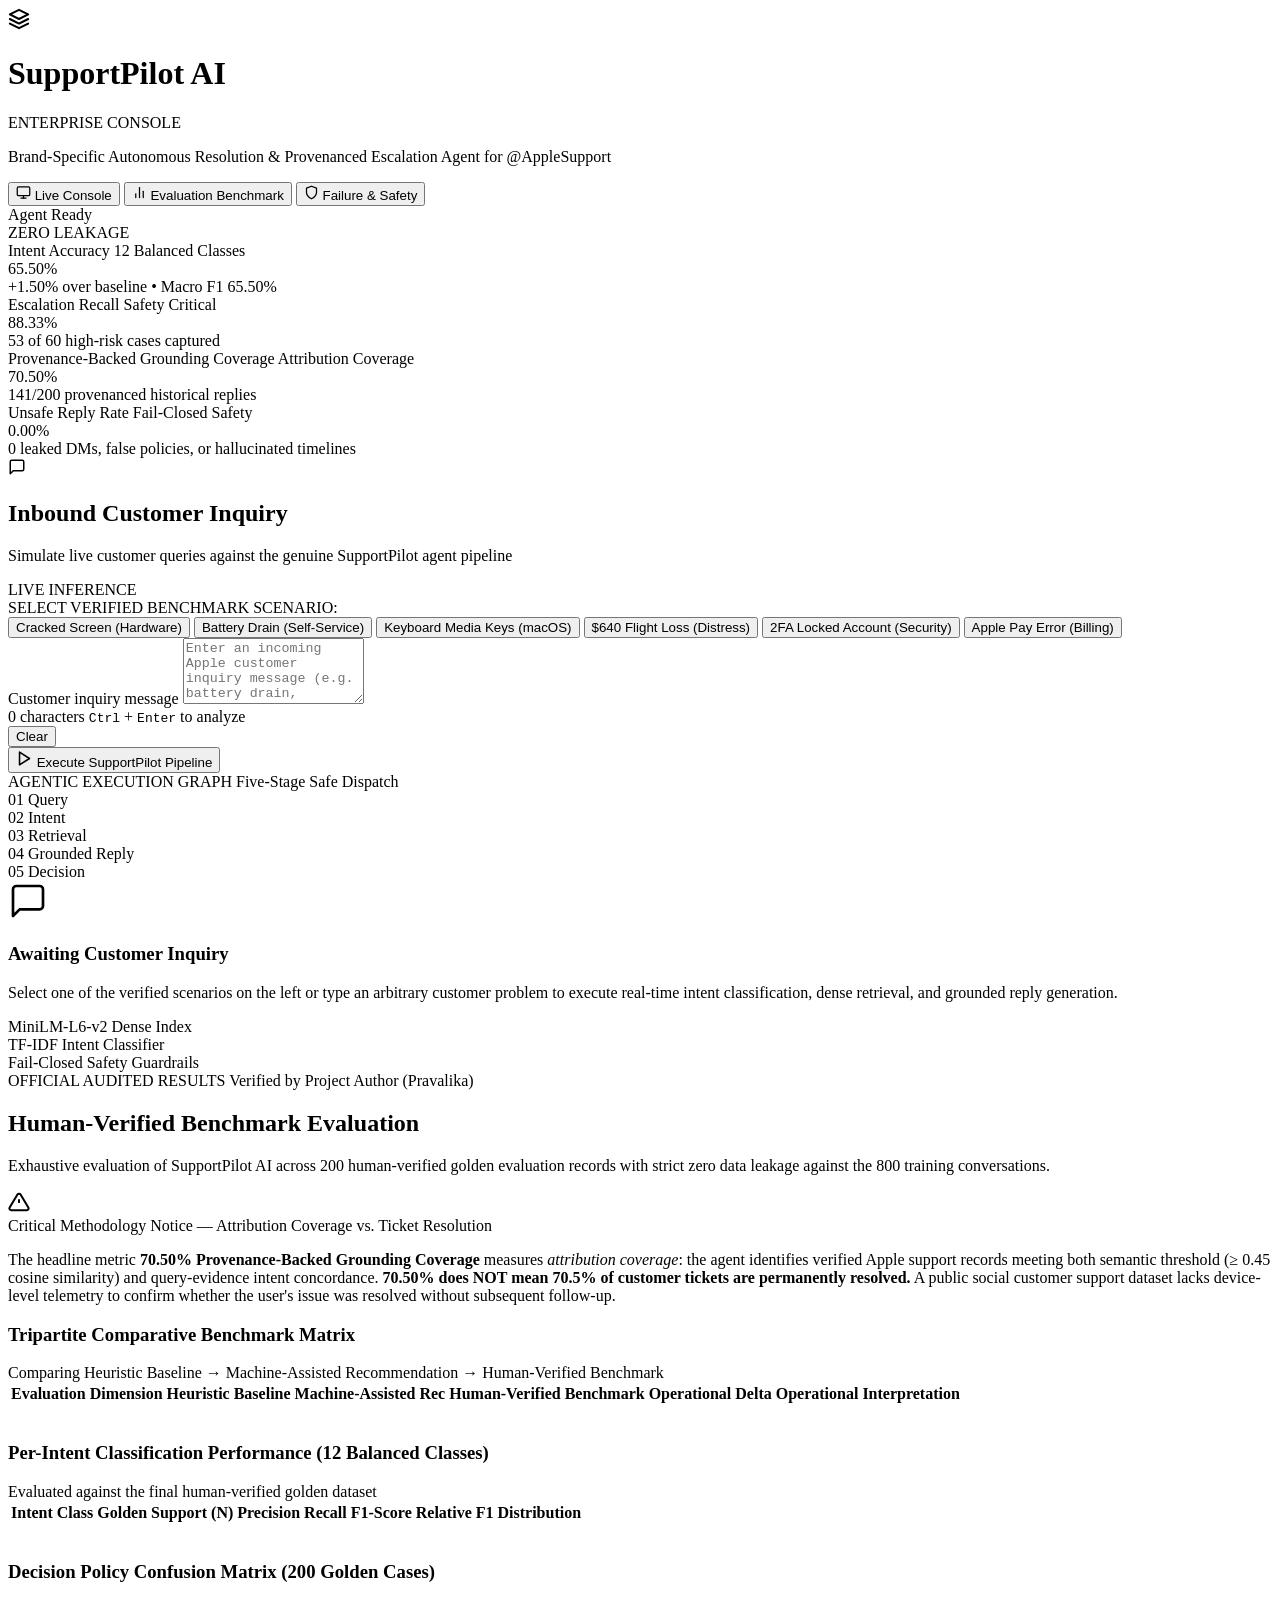
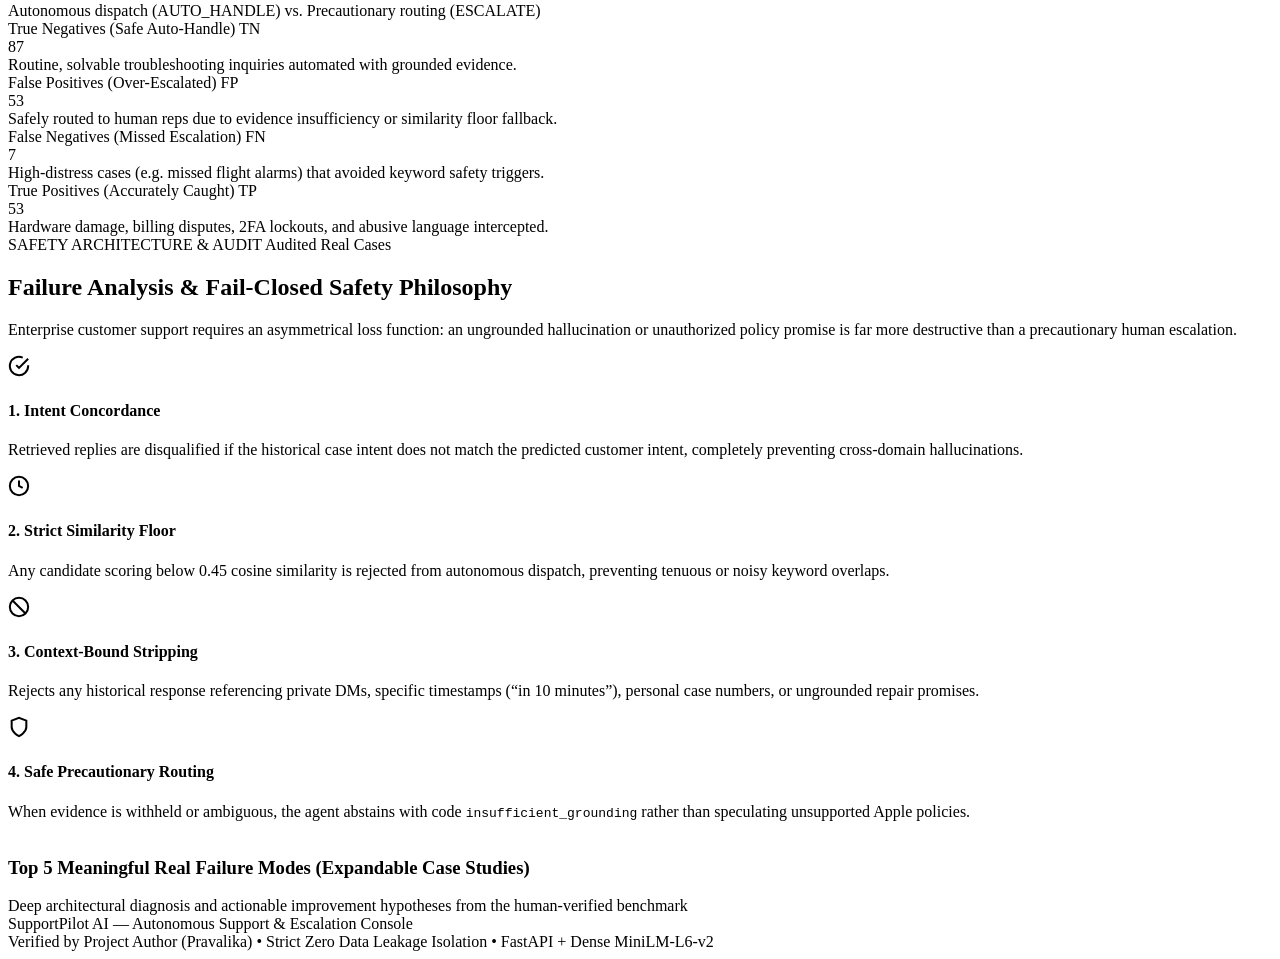
==== src/frontend/index.html @ 4007a225 "feat: add supportpilot enterprise frontend" ====
<!DOCTYPE html>
<html lang="en">
<head>
  <meta charset="UTF-8">
  <meta name="viewport" content="width=device-width, initial-scale=1.0">
  <title>SupportPilot AI — Autonomous Support & Escalation Console</title>
  <meta name="description" content="Enterprise AI Customer Support Operations Console for AppleSupport with provenanced evidence retrieval and fail-closed safety escalation.">
  <link rel="preconnect" href="https://fonts.googleapis.com">
  <link rel="preconnect" href="https://fonts.gstatic.com" crossorigin>
  <link href="https://fonts.googleapis.com/css2?family=Plus+Jakarta+Sans:wght@400;500;600;700;800&family=JetBrains+Mono:wght@400;500;600;700&display=swap" rel="stylesheet">
  <link rel="stylesheet" href="/static/style.css">
</head>
<body>

  <!-- App Background Radial Lights -->
  <div class="bg-glow bg-glow-1"></div>
  <div class="bg-glow bg-glow-2"></div>

  <!-- Top Navigation Header -->
  <header class="app-header">
    <div class="header-inner">
      <div class="brand">
        <div class="brand-badge">
          <svg width="22" height="22" viewBox="0 0 24 24" fill="none" stroke="currentColor" stroke-width="2.2" stroke-linecap="round" stroke-linejoin="round">
            <path d="M12 2L2 7l10 5 10-5-10-5zM2 17l10 5 10-5M2 12l10 5 10-5"/>
          </svg>
        </div>
        <div class="brand-text">
          <div class="brand-row">
            <h1 class="brand-title">SupportPilot <span class="brand-ai">AI</span></h1>
            <span class="brand-chip">ENTERPRISE CONSOLE</span>
          </div>
          <p class="brand-subtitle">Brand-Specific Autonomous Resolution & Provenanced Escalation Agent for @AppleSupport</p>
        </div>
      </div>

      <nav class="nav-tabs" aria-label="Console navigation">
        <button class="nav-tab active" data-view="console">
          <svg width="15" height="15" viewBox="0 0 24 24" fill="none" stroke="currentColor" stroke-width="2" stroke-linecap="round" stroke-linejoin="round"><rect x="2" y="3" width="20" height="14" rx="2" ry="2"/><line x1="8" y1="21" x2="16" y2="21"/><line x1="12" y1="17" x2="12" y2="21"/></svg>
          Live Console
        </button>
        <button class="nav-tab" data-view="evaluation">
          <svg width="15" height="15" viewBox="0 0 24 24" fill="none" stroke="currentColor" stroke-width="2" stroke-linecap="round" stroke-linejoin="round"><path d="M18 20V10"/><path d="M12 20V4"/><path d="M6 20v-6"/></svg>
          Evaluation Benchmark
        </button>
        <button class="nav-tab" data-view="safety">
          <svg width="15" height="15" viewBox="0 0 24 24" fill="none" stroke="currentColor" stroke-width="2" stroke-linecap="round" stroke-linejoin="round"><path d="M12 22s8-4 8-10V5l-8-3-8 3v7c0 6 8 10 8 10z"/></svg>
          Failure & Safety
        </button>
      </nav>

      <div class="header-telemetry">
        <div class="telemetry-pill">
          <span class="status-dot"></span>
          <span id="agentStatusText">Agent Ready</span>
        </div>
        <div class="telemetry-tag">
          <span>ZERO LEAKAGE</span>
        </div>
      </div>
    </div>
  </header>

  <main class="main-content">
    <!-- Top Executive KPI Banner -->
    <section class="kpi-banner">
      <div class="kpi-card kpi-blue">
        <div class="kpi-top">
          <span class="kpi-meta">Intent Accuracy</span>
          <span class="kpi-badge">12 Balanced Classes</span>
        </div>
        <div class="kpi-value text-blue" id="kpiAccuracyVal">65.50%</div>
        <div class="kpi-footer">
          <div class="kpi-sub">+1.50% over baseline &bull; Macro F1 65.50%</div>
        </div>
      </div>

      <div class="kpi-card kpi-emerald">
        <div class="kpi-top">
          <span class="kpi-meta">Escalation Recall</span>
          <span class="kpi-badge badge-emerald">Safety Critical</span>
        </div>
        <div class="kpi-value text-emerald" id="kpiRecallVal">88.33%</div>
        <div class="kpi-footer">
          <div class="kpi-sub">53 of 60 high-risk cases captured</div>
        </div>
      </div>

      <div class="kpi-card kpi-amber">
        <div class="kpi-top">
          <span class="kpi-meta">Provenance-Backed Grounding Coverage</span>
          <span class="kpi-badge badge-amber">Attribution Coverage</span>
        </div>
        <div class="kpi-value text-amber" id="kpiGroundingVal">70.50%</div>
        <div class="kpi-footer">
          <div class="kpi-sub">141/200 provenanced historical replies</div>
        </div>
      </div>

      <div class="kpi-card kpi-purple">
        <div class="kpi-top">
          <span class="kpi-meta">Unsafe Reply Rate</span>
          <span class="kpi-badge badge-purple">Fail-Closed Safety</span>
        </div>
        <div class="kpi-value text-purple" id="kpiUnsafeVal">0.00%</div>
        <div class="kpi-footer">
          <div class="kpi-sub">0 leaked DMs, false policies, or hallucinated timelines</div>
        </div>
      </div>
    </section>

    <!-- VIEW 1: LIVE SUPPORT CONSOLE -->
    <section id="view-console" class="view-panel active">
      <div class="console-grid">
        
        <!-- Left Column: Inbound Inquiry & Pipeline Control -->
        <div class="console-col-input">
          <div class="glass-panel inquiry-panel">
            <div class="panel-head">
              <div class="panel-title-wrap">
                <span class="panel-icon">
                  <svg width="18" height="18" viewBox="0 0 24 24" fill="none" stroke="currentColor" stroke-width="2" stroke-linecap="round" stroke-linejoin="round"><path d="M21 15a2 2 0 0 1-2 2H7l-4 4V5a2 2 0 0 1 2-2h14a2 2 0 0 1 2 2z"/></svg>
                </span>
                <div>
                  <h2 class="panel-heading">Inbound Customer Inquiry</h2>
                  <p class="panel-sub">Simulate live customer queries against the genuine SupportPilot agent pipeline</p>
                </div>
              </div>
              <span class="live-pill">LIVE INFERENCE</span>
            </div>

            <!-- Quick Scenario Selectors Grouped by Category -->
            <div class="scenario-section">
              <div class="scenario-label">SELECT VERIFIED BENCHMARK SCENARIO:</div>
              <div class="scenario-chips">
                <button class="sample-chip chip-hardware" data-query="My iPhone screen is completely cracked and shattered after dropping it on the street.">
                  <span class="chip-dot dot-rose"></span> Cracked Screen (Hardware)
                </button>
                <button class="sample-chip chip-selfservice" data-query="How do I turn on low power mode on iPhone 7? My battery drains fast.">
                  <span class="chip-dot dot-emerald"></span> Battery Drain (Self-Service)
                </button>
                <button class="sample-chip chip-software" data-query="Ever since I upgraded to High Sierra, my media controls on the keyboard don't work with iTunes.">
                  <span class="chip-dot dot-blue"></span> Keyboard Media Keys (macOS)
                </button>
                <button class="sample-chip chip-distress" data-query="I had to make a 5:30 AM flight and my alarm didn't go off. Airline charged me $640 for rebooking!">
                  <span class="chip-dot dot-amber"></span> $640 Flight Loss (Distress)
                </button>
                <button class="sample-chip chip-security" data-query="I am locked out of my Apple ID and cannot receive 2FA verification codes.">
                  <span class="chip-dot dot-purple"></span> 2FA Locked Account (Security)
                </button>
                <button class="sample-chip chip-billing" data-query="why does Apple Pay say payment not completed when I buy from the store?">
                  <span class="chip-dot dot-amber"></span> Apple Pay Error (Billing)
                </button>
              </div>
            </div>

            <!-- Textarea Box -->
            <div class="inquiry-input-box">
              <label for="customerQueryInput" class="sr-only">Customer inquiry message</label>
              <textarea 
                id="customerQueryInput" 
                placeholder="Enter an incoming Apple customer inquiry message (e.g. battery drain, cracked glass, account lock, audio failure)..." 
                rows="4"
                spellcheck="false"
              ></textarea>
              
              <div class="inquiry-footer">
                <div class="inquiry-info">
                  <span id="charCount">0 characters</span>
                  <span class="shortcut-hint"><kbd>Ctrl</kbd> + <kbd>Enter</kbd> to analyze</span>
                </div>
                <button id="clearBtn" class="btn-ghost" title="Clear customer inquiry text">Clear</button>
              </div>
            </div>

            <!-- Action Row -->
            <div class="action-row">
              <button id="analyzeBtn" class="btn-execute">
                <span class="btn-content">
                  <svg width="17" height="17" viewBox="0 0 24 24" fill="none" stroke="currentColor" stroke-width="2.2" stroke-linecap="round" stroke-linejoin="round"><polygon points="5 3 19 12 5 21 5 3"/></svg>
                  <span>Execute SupportPilot Pipeline</span>
                </span>
                <span class="spinner" id="analyzeSpinner"></span>
              </button>
            </div>

            <!-- Error Banner -->
            <div id="errorBanner" class="alert-banner alert-error" style="display: none;">
              <div class="alert-icon-wrap">
                <svg width="18" height="18" viewBox="0 0 24 24" fill="none" stroke="currentColor" stroke-width="2"><circle cx="12" cy="12" r="10"/><line x1="12" y1="8" x2="12" y2="12"/><line x1="12" y1="16" x2="12.01" y2="16"/></svg>
              </div>
              <div id="errorMessage" class="alert-content"></div>
            </div>

            <!-- Pipeline Architecture Flow Visualizer -->
            <div class="pipeline-tracker">
              <div class="pipeline-tracker-header">
                <span class="tracker-title">AGENTIC EXECUTION GRAPH</span>
                <span class="tracker-sub">Five-Stage Safe Dispatch</span>
              </div>
              <div class="tracker-nodes">
                <div class="tracker-node active" id="track-step-1">
                  <span class="node-index">01</span>
                  <span class="node-label">Query</span>
                </div>
                <div class="node-connector"></div>
                <div class="tracker-node" id="track-step-2">
                  <span class="node-index">02</span>
                  <span class="node-label">Intent</span>
                </div>
                <div class="node-connector"></div>
                <div class="tracker-node" id="track-step-3">
                  <span class="node-index">03</span>
                  <span class="node-label">Retrieval</span>
                </div>
                <div class="node-connector"></div>
                <div class="tracker-node" id="track-step-4">
                  <span class="node-index">04</span>
                  <span class="node-label">Grounded Reply</span>
                </div>
                <div class="node-connector"></div>
                <div class="tracker-node" id="track-step-5">
                  <span class="node-index">05</span>
                  <span class="node-label">Decision</span>
                </div>
              </div>
            </div>
          </div>
        </div>

        <!-- Right Column: Live Pipeline Output -->
        <div class="console-col-output">

          <!-- Empty State -->
          <div id="emptyConsoleState" class="glass-panel empty-console-card">
            <div class="empty-halo">
              <svg width="40" height="40" viewBox="0 0 24 24" fill="none" stroke="currentColor" stroke-width="1.6" stroke-linecap="round" stroke-linejoin="round">
                <path d="M21 15a2 2 0 0 1-2 2H7l-4 4V5a2 2 0 0 1 2-2h14a2 2 0 0 1 2 2z"/>
              </svg>
            </div>
            <h3 class="empty-title">Awaiting Customer Inquiry</h3>
            <p class="empty-desc">
              Select one of the verified scenarios on the left or type an arbitrary customer problem to execute real-time intent classification, dense retrieval, and grounded reply generation.
            </p>
            <div class="empty-specs">
              <div class="spec-tag">MiniLM-L6-v2 Dense Index</div>
              <div class="spec-tag">TF-IDF Intent Classifier</div>
              <div class="spec-tag">Fail-Closed Safety Guardrails</div>
            </div>
          </div>

          <!-- Loading State -->
          <div id="loadingConsoleState" class="glass-panel loading-console-card" style="display: none;">
            <div class="loading-ring-wrap">
              <div class="orbital-ring"></div>
              <div class="orbital-dot"></div>
            </div>
            <h3 class="loading-title">Executing SupportPilot Agent Pipeline...</h3>
            <p class="loading-desc">
              Computing sentence embeddings, querying dense vector index (800 Apple conversations), evaluating intent agreement, and verifying citation safety gates.
            </p>
            <div class="loading-steps-pills">
              <span class="loading-pill pill-active">Classifying Intent</span>
              <span class="loading-pill">Dense Retrieval</span>
              <span class="loading-pill">Safety Gating</span>
            </div>
          </div>

          <!-- Live Result Container (Populated strictly by API response) -->
          <div id="resultContainer" class="results-wrapper" style="display: none;">
            
            <!-- 1. Executive Operational Decision Card -->
            <div id="decisionCard" class="glass-panel decision-card-executive">
              <div class="decision-card-top">
                <div class="decision-status-group">
                  <span class="meta-label">OPERATIONAL DISPATCH ACTION</span>
                  <div class="badge-row">
                    <div id="decisionBadge" class="dispatch-badge">--</div>
                    <span id="decisionContextPill" class="dispatch-context"></span>
                  </div>
                </div>
                <div class="confidence-display">
                  <span class="meta-label">CALIBRATED CONFIDENCE</span>
                  <div id="confidenceScore" class="confidence-number">--</div>
                </div>
              </div>

              <!-- Rationale & Escalation Reason -->
              <div class="decision-details">
                <div id="decisionRationale" class="rationale-text"></div>
                <div id="escalationReasonBox" class="escalation-callout" style="display: none;">
                  <div class="callout-icon">
                    <svg width="16" height="16" viewBox="0 0 24 24" fill="none" stroke="currentColor" stroke-width="2.5"><path d="M10.29 3.86L1.82 18a2 2 0 0 0 1.71 3h16.94a2 2 0 0 0 1.71-3L13.71 3.86a2 2 0 0 0-3.42 0z"/><line x1="12" y1="9" x2="12" y2="13"/><line x1="12" y1="17" x2="12.01" y2="17"/></svg>
                  </div>
                  <div class="callout-body">
                    <span class="callout-label">Escalation Trigger:</span>
                    <span id="escalationReasonText" class="callout-value mono">none</span>
                  </div>
                </div>
              </div>
            </div>

            <!-- 2. Intent Classification Card -->
            <div class="glass-panel intent-card">
              <div class="card-header-flex">
                <div>
                  <span class="meta-label">PREDICTED INTENT CLASS</span>
                  <div class="intent-name-row">
                    <span id="intentPill" class="intent-tag">--</span>
                    <span id="intentConfidenceTag" class="tag-subtle">Confidence: <span id="confidencePct">--</span></span>
                  </div>
                </div>
                <span class="tag-model">TF-IDF + L-BFGS</span>
              </div>

              <!-- Confidence Progress Track -->
              <div class="confidence-bar-container">
                <div class="confidence-track">
                  <div id="confidenceBarFill" class="confidence-fill"></div>
                </div>
              </div>

              <!-- Alternative Intent Probabilities -->
              <div class="alt-intents-section">
                <span class="meta-label">TOP CANDIDATE PROBABILITIES</span>
                <div id="altIntentsList" class="alt-intents-grid"></div>
              </div>
            </div>

            <!-- 3. Grounded Draft Response (Prominently Highlighted) -->
            <div class="glass-panel draft-response-card">
              <div class="draft-header">
                <div class="draft-title-wrap">
                  <span class="draft-icon">
                    <svg width="17" height="17" viewBox="0 0 24 24" fill="none" stroke="currentColor" stroke-width="2" stroke-linecap="round" stroke-linejoin="round"><path d="M21 11.5a8.38 8.38 0 0 1-.9 3.8 8.5 8.5 0 0 1-7.6 4.7 8.38 8.38 0 0 1-3.8-.9L3 21l1.9-5.7a8.38 8.38 0 0 1-.9-3.8 8.5 8.5 0 0 1 4.7-7.6 8.38 8.38 0 0 1 3.8-.9h.5a8.48 8.48 0 0 1 8 8v.5z"/></svg>
                  </span>
                  <span class="panel-heading">Grounded Draft Response</span>
                </div>
                <div class="draft-actions">
                  <span id="groundingBadge" class="grounding-pill grounded">--</span>
                  <button id="copyDraftBtn" class="btn-copy" title="Copy response to clipboard">
                    <svg width="14" height="14" viewBox="0 0 24 24" fill="none" stroke="currentColor" stroke-width="2"><rect x="9" y="9" width="13" height="13" rx="2" ry="2"/><path d="M5 15H4a2 2 0 0 1-2-2V4a2 2 0 0 1 2-2h9a2 2 0 0 1 2 2v1"/></svg>
                    <span id="copyBtnText">Copy</span>
                  </button>
                </div>
              </div>

              <!-- The Actual Reply Bubble -->
              <div id="draftReplyText" class="draft-bubble"></div>

              <!-- Attribution Footer for Top Candidate -->
              <div id="attributionBox" class="attribution-card" style="display: none;">
                <div class="attr-header-row">
                  <div class="attr-source-info">
                    <span class="attr-dot"></span>
                    <span class="attr-title">Retrieved Grounding Evidence (Rank #1)</span>
                  </div>
                  <span id="attrSimilarity" class="attr-score-badge mono">--</span>
                </div>
                <div class="attr-grid">
                  <div class="attr-item">
                    <span class="attr-k">Conversation ID:</span>
                    <span id="attrConvId" class="attr-v mono">--</span>
                  </div>
                  <div class="attr-item">
                    <span class="attr-k">Corpus Intent:</span>
                    <span id="attrIntent" class="attr-v mono">--</span>
                  </div>
                </div>
                <div class="attr-query-quote">
                  <span class="attr-quote-label">Matched Historical Query:</span>
                  <div id="attrMatchedQuery" class="attr-quote-body"></div>
                </div>
              </div>
            </div>

            <!-- 4. Dense Historical Evidence Candidates (Top 3) -->
            <div class="glass-panel evidence-panel">
              <div class="card-header-flex">
                <div>
                  <span class="meta-label">HISTORICAL EVIDENCE POOL</span>
                  <h3 class="panel-sub-heading">Top-3 Retrieved Historical Conversations</h3>
                </div>
                <span class="tag-model">Dense MiniLM Index</span>
              </div>
              <div id="evidenceList" class="evidence-cards-list"></div>
            </div>
          </div>
        </div>
      </div>
    </section>

    <!-- VIEW 2: EVALUATION BENCHMARK VIEW -->
    <section id="view-evaluation" class="view-panel">
      <div class="glass-panel evaluation-container">
        <div class="view-header">
          <div>
            <div class="view-badge-row">
              <span class="section-tag">OFFICIAL AUDITED RESULTS</span>
              <span class="badge-verified">Verified by Project Author (Pravalika)</span>
            </div>
            <h2 class="view-title">Human-Verified Benchmark Evaluation</h2>
            <p class="view-desc">
              Exhaustive evaluation of SupportPilot AI across 200 human-verified golden evaluation records with strict zero data leakage against the 800 training conversations.
            </p>
          </div>
        </div>

        <!-- Headline Clarification Warning Notice -->
        <div class="alert-banner alert-executive-warning">
          <div class="alert-icon-wrap icon-amber">
            <svg width="22" height="22" viewBox="0 0 24 24" fill="none" stroke="currentColor" stroke-width="2.2"><path d="M10.29 3.86L1.82 18a2 2 0 0 0 1.71 3h16.94a2 2 0 0 0 1.71-3L13.71 3.86a2 2 0 0 0-3.42 0z"/><line x1="12" y1="9" x2="12" y2="13"/><line x1="12" y1="17" x2="12.01" y2="17"/></svg>
          </div>
          <div class="alert-content">
            <div class="alert-title">Critical Methodology Notice &mdash; Attribution Coverage vs. Ticket Resolution</div>
            <p class="alert-text">
              The headline metric <strong>70.50% Provenance-Backed Grounding Coverage</strong> measures <em>attribution coverage</em>: the agent identifies verified Apple support records meeting both semantic threshold (&ge; 0.45 cosine similarity) and query-evidence intent concordance.
              <strong>70.50% does NOT mean 70.5% of customer tickets are permanently resolved.</strong> A public social customer support dataset lacks device-level telemetry to confirm whether the user's issue was resolved without subsequent follow-up.
            </p>
          </div>
        </div>

        <!-- Comparative Benchmark Matrix -->
        <div class="table-section">
          <div class="table-head-info">
            <h3 class="table-heading">Tripartite Comparative Benchmark Matrix</h3>
            <span class="table-caption">Comparing Heuristic Baseline &rarr; Machine-Assisted Recommendation &rarr; Human-Verified Benchmark</span>
          </div>

          <div class="table-responsive">
            <table class="benchmark-table">
              <thead>
                <tr>
                  <th>Evaluation Dimension</th>
                  <th>Heuristic Baseline</th>
                  <th>Machine-Assisted Rec</th>
                  <th>Human-Verified Benchmark</th>
                  <th>Operational Delta</th>
                  <th>Operational Interpretation</th>
                </tr>
              </thead>
              <tbody id="benchmarkMatrixBody">
                <!-- Dynamically populated from /api/metrics -->
              </tbody>
            </table>
          </div>
        </div>

        <!-- Per-Intent Breakdown Table -->
        <div class="table-section" style="margin-top: 36px;">
          <div class="table-head-info">
            <h3 class="table-heading">Per-Intent Classification Performance (12 Balanced Classes)</h3>
            <span class="table-caption">Evaluated against the final human-verified golden dataset</span>
          </div>

          <div class="table-responsive">
            <table class="benchmark-table">
              <thead>
                <tr>
                  <th>Intent Class</th>
                  <th>Golden Support (N)</th>
                  <th>Precision</th>
                  <th>Recall</th>
                  <th>F1-Score</th>
                  <th>Relative F1 Distribution</th>
                </tr>
              </thead>
              <tbody id="perIntentTableBody">
                <!-- Dynamically populated from /api/metrics -->
              </tbody>
            </table>
          </div>
        </div>

        <!-- Decision Policy Confusion Matrix -->
        <div class="matrix-section" style="margin-top: 36px;">
          <div class="table-head-info">
            <h3 class="table-heading">Decision Policy Confusion Matrix (200 Golden Cases)</h3>
            <span class="table-caption">Autonomous dispatch (AUTO_HANDLE) vs. Precautionary routing (ESCALATE)</span>
          </div>

          <div class="cm-grid">
            <div class="cm-cell cm-tn">
              <div class="cm-top">
                <span class="cm-label">True Negatives (Safe Auto-Handle)</span>
                <span class="cm-tag tag-tn">TN</span>
              </div>
              <div class="cm-num">87</div>
              <div class="cm-desc">Routine, solvable troubleshooting inquiries automated with grounded evidence.</div>
            </div>

            <div class="cm-cell cm-fp">
              <div class="cm-top">
                <span class="cm-label">False Positives (Over-Escalated)</span>
                <span class="cm-tag tag-fp">FP</span>
              </div>
              <div class="cm-num">53</div>
              <div class="cm-desc">Safely routed to human reps due to evidence insufficiency or similarity floor fallback.</div>
            </div>

            <div class="cm-cell cm-fn">
              <div class="cm-top">
                <span class="cm-label">False Negatives (Missed Escalation)</span>
                <span class="cm-tag tag-fn">FN</span>
              </div>
              <div class="cm-num">7</div>
              <div class="cm-desc">High-distress cases (e.g. missed flight alarms) that avoided keyword safety triggers.</div>
            </div>

            <div class="cm-cell cm-tp">
              <div class="cm-top">
                <span class="cm-label">True Positives (Accurately Caught)</span>
                <span class="cm-tag tag-tp">TP</span>
              </div>
              <div class="cm-num">53</div>
              <div class="cm-desc">Hardware damage, billing disputes, 2FA lockouts, and abusive language intercepted.</div>
            </div>
          </div>
        </div>
      </div>
    </section>

    <!-- VIEW 3: FAILURE & SAFETY VIEW -->
    <section id="view-safety" class="view-panel">
      <div class="glass-panel safety-container">
        <div class="view-header">
          <div>
            <div class="view-badge-row">
              <span class="section-tag">SAFETY ARCHITECTURE & AUDIT</span>
              <span class="badge-subtle">Audited Real Cases</span>
            </div>
            <h2 class="view-title">Failure Analysis & Fail-Closed Safety Philosophy</h2>
            <p class="view-desc">
              Enterprise customer support requires an asymmetrical loss function: an ungrounded hallucination or unauthorized policy promise is far more destructive than a precautionary human escalation.
            </p>
          </div>
        </div>

        <!-- 4 Pillars of Fail-Closed Safety -->
        <div class="philosophy-grid">
          <div class="philosophy-pillar">
            <div class="pillar-icon pillar-emerald">
              <svg width="22" height="22" viewBox="0 0 24 24" fill="none" stroke="currentColor" stroke-width="2.2"><path d="M22 11.08V12a10 10 0 1 1-5.93-9.14"/><polyline points="22 4 12 14.01 9 11.01"/></svg>
            </div>
            <h4 class="pillar-title">1. Intent Concordance</h4>
            <p class="pillar-desc">
              Retrieved replies are disqualified if the historical case intent does not match the predicted customer intent, completely preventing cross-domain hallucinations.
            </p>
          </div>

          <div class="philosophy-pillar">
            <div class="pillar-icon pillar-blue">
              <svg width="22" height="22" viewBox="0 0 24 24" fill="none" stroke="currentColor" stroke-width="2.2"><circle cx="12" cy="12" r="10"/><path d="M12 6v6l4 2"/></svg>
            </div>
            <h4 class="pillar-title">2. Strict Similarity Floor</h4>
            <p class="pillar-desc">
              Any candidate scoring below 0.45 cosine similarity is rejected from autonomous dispatch, preventing tenuous or noisy keyword overlaps.
            </p>
          </div>

          <div class="philosophy-pillar">
            <div class="pillar-icon pillar-rose">
              <svg width="22" height="22" viewBox="0 0 24 24" fill="none" stroke="currentColor" stroke-width="2.2"><circle cx="12" cy="12" r="10"/><line x1="4.93" y1="4.93" x2="19.07" y2="19.07"/></svg>
            </div>
            <h4 class="pillar-title">3. Context-Bound Stripping</h4>
            <p class="pillar-desc">
              Rejects any historical response referencing private DMs, specific timestamps (&ldquo;in 10 minutes&rdquo;), personal case numbers, or ungrounded repair promises.
            </p>
          </div>

          <div class="philosophy-pillar">
            <div class="pillar-icon pillar-purple">
              <svg width="22" height="22" viewBox="0 0 24 24" fill="none" stroke="currentColor" stroke-width="2.2"><path d="M12 22s8-4 8-10V5l-8-3-8 3v7c0 6 8 10 8 10z"/></svg>
            </div>
            <h4 class="pillar-title">4. Safe Precautionary Routing</h4>
            <p class="pillar-desc">
              When evidence is withheld or ambiguous, the agent abstains with code <code>insufficient_grounding</code> rather than speculating unsupported Apple policies.
            </p>
          </div>
        </div>

        <!-- Top 5 Failure Modes Section -->
        <div class="failures-section" style="margin-top: 36px;">
          <div class="table-head-info">
            <h3 class="table-heading">Top 5 Meaningful Real Failure Modes (Expandable Case Studies)</h3>
            <span class="table-caption">Deep architectural diagnosis and actionable improvement hypotheses from the human-verified benchmark</span>
          </div>

          <div id="failureCardsList" class="failure-accordion-list">
            <!-- Dynamically populated from /api/failures -->
          </div>
        </div>
      </div>
    </section>
  </main>

  <!-- Polished Enterprise Footer -->
  <footer class="app-footer">
    <div class="footer-inner">
      <div class="footer-brand">
        <span class="footer-dot"></span>
        <span>SupportPilot AI &mdash; Autonomous Support & Escalation Console</span>
      </div>
      <div class="footer-meta">
        <span>Verified by Project Author (Pravalika)</span>
        <span class="meta-sep">&bull;</span>
        <span>Strict Zero Data Leakage Isolation</span>
        <span class="meta-sep">&bull;</span>
        <span>FastAPI + Dense MiniLM-L6-v2</span>
      </div>
    </div>
  </footer>

  <!-- Toast Notification Container -->
  <div id="toastNotification" class="toast-popup" style="display: none;"></div>

  <script src="/static/app.js"></script>
</body>
</html>
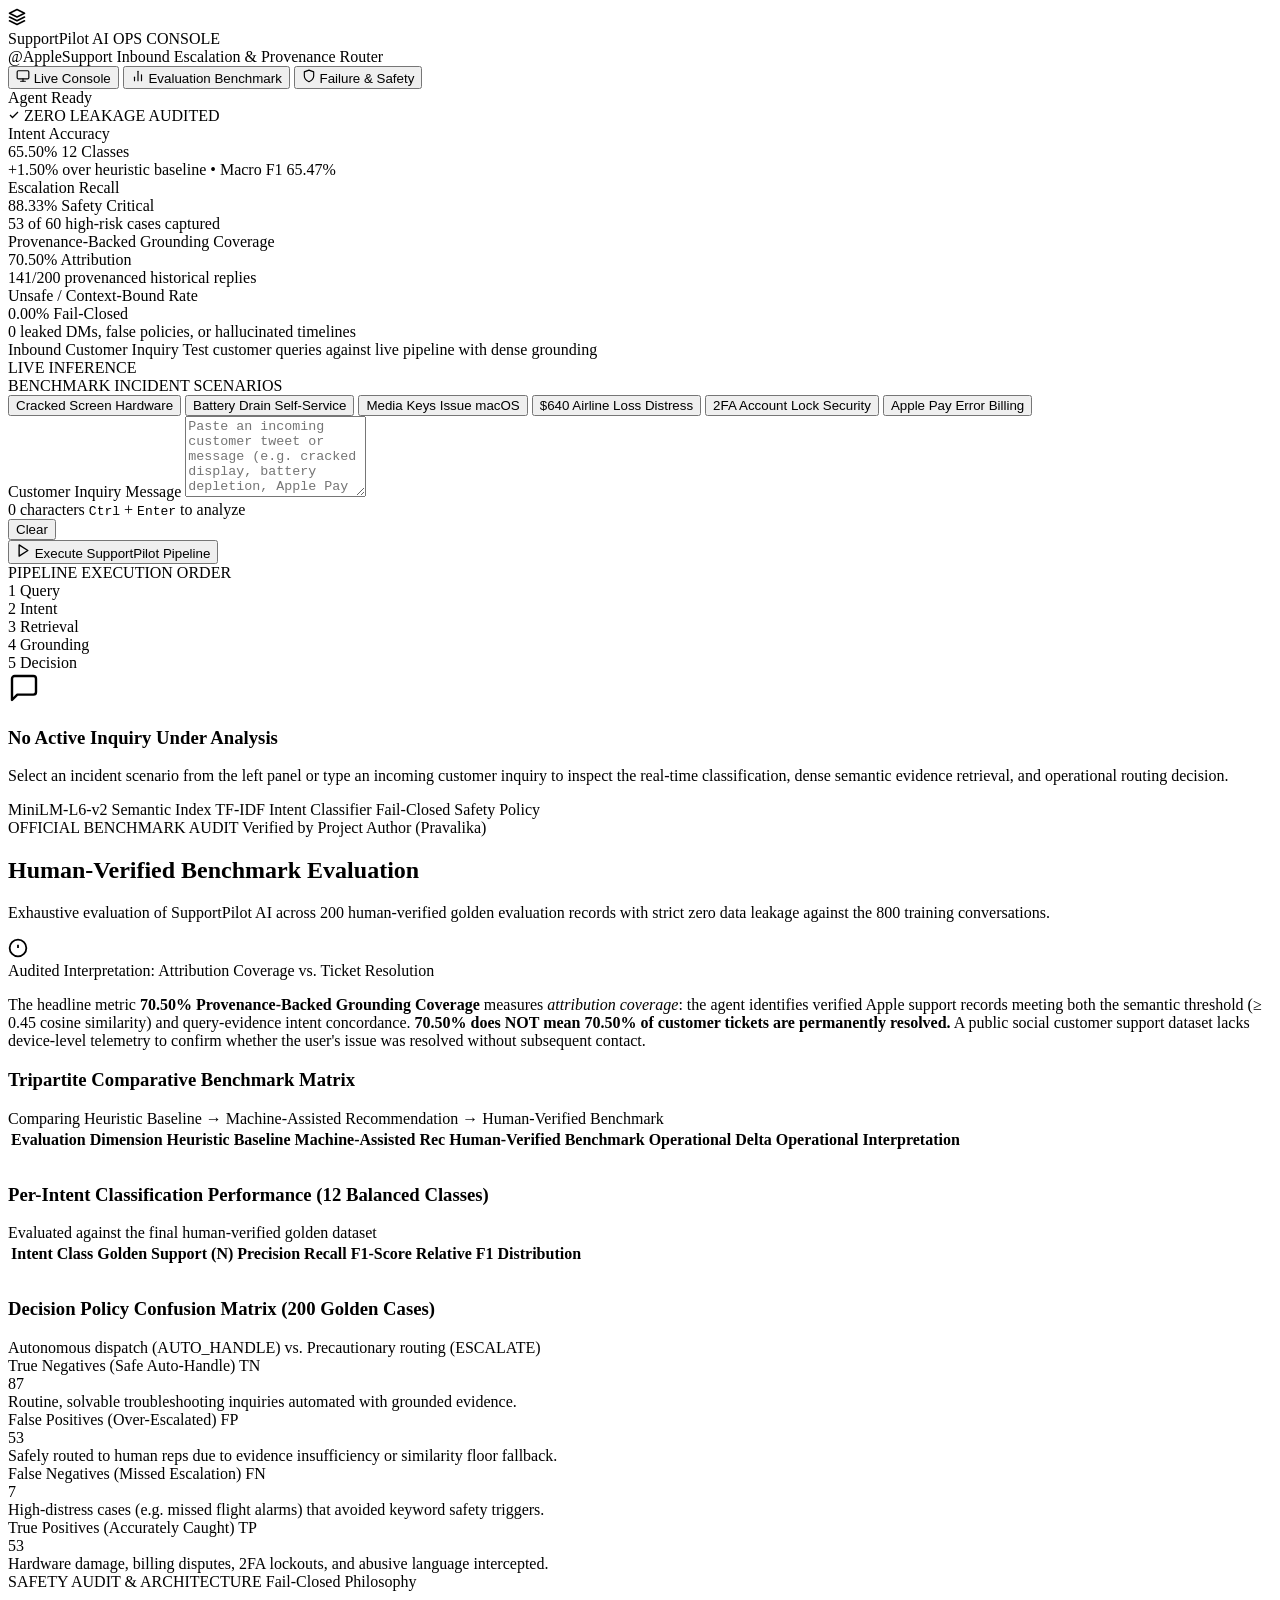
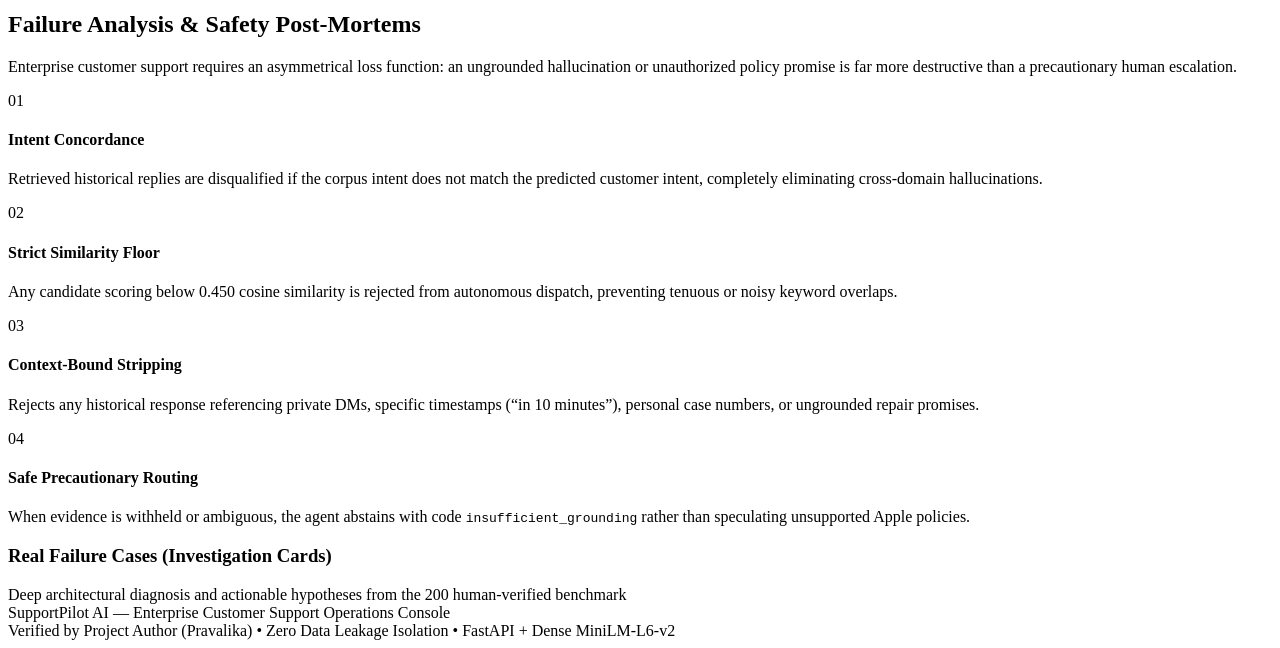
==== commit b6b34347: "feat: redesign frontend into enterprise support operations product with decision audit and evidence " ====
--- a/src/frontend/index.html
+++ b/src/frontend/index.html
@@ -3,388 +3,465 @@
 <head>
   <meta charset="UTF-8">
   <meta name="viewport" content="width=device-width, initial-scale=1.0">
-  <title>SupportPilot AI — Autonomous Support & Escalation Console</title>
-  <meta name="description" content="Enterprise AI Customer Support Operations Console for AppleSupport with provenanced evidence retrieval and fail-closed safety escalation.">
+  <title>SupportPilot AI — Customer Support Operations Console</title>
+  <meta name="description" content="Production-grade AI Customer Support Operations Console for AppleSupport with provenance-backed evidence retrieval and fail-closed safety escalation.">
   <link rel="preconnect" href="https://fonts.googleapis.com">
   <link rel="preconnect" href="https://fonts.gstatic.com" crossorigin>
-  <link href="https://fonts.googleapis.com/css2?family=Plus+Jakarta+Sans:wght@400;500;600;700;800&family=JetBrains+Mono:wght@400;500;600;700&display=swap" rel="stylesheet">
+  <link href="https://fonts.googleapis.com/css2?family=Inter:wght@400;500;600;700&family=JetBrains+Mono:wght@400;500;600;700&display=swap" rel="stylesheet">
   <link rel="stylesheet" href="/static/style.css">
 </head>
 <body>
 
-  <!-- App Background Radial Lights -->
-  <div class="bg-glow bg-glow-1"></div>
-  <div class="bg-glow bg-glow-2"></div>
-
-  <!-- Top Navigation Header -->
+  <!-- Enterprise Top Navigation Bar -->
   <header class="app-header">
     <div class="header-inner">
       <div class="brand">
-        <div class="brand-badge">
-          <svg width="22" height="22" viewBox="0 0 24 24" fill="none" stroke="currentColor" stroke-width="2.2" stroke-linecap="round" stroke-linejoin="round">
+        <div class="brand-icon">
+          <svg width="18" height="18" viewBox="0 0 24 24" fill="none" stroke="currentColor" stroke-width="2.2" stroke-linecap="round" stroke-linejoin="round">
             <path d="M12 2L2 7l10 5 10-5-10-5zM2 17l10 5 10-5M2 12l10 5 10-5"/>
           </svg>
         </div>
         <div class="brand-text">
-          <div class="brand-row">
-            <h1 class="brand-title">SupportPilot <span class="brand-ai">AI</span></h1>
-            <span class="brand-chip">ENTERPRISE CONSOLE</span>
-          </div>
-          <p class="brand-subtitle">Brand-Specific Autonomous Resolution & Provenanced Escalation Agent for @AppleSupport</p>
-        </div>
-      </div>
-
-      <nav class="nav-tabs" aria-label="Console navigation">
+          <div class="brand-title-row">
+            <span class="brand-title">SupportPilot AI</span>
+            <span class="env-pill">OPS CONSOLE</span>
+          </div>
+          <span class="brand-org">@AppleSupport Inbound Escalation &amp; Provenance Router</span>
+        </div>
+      </div>
+
+      <nav class="nav-tabs" aria-label="Support console navigation">
         <button class="nav-tab active" data-view="console">
-          <svg width="15" height="15" viewBox="0 0 24 24" fill="none" stroke="currentColor" stroke-width="2" stroke-linecap="round" stroke-linejoin="round"><rect x="2" y="3" width="20" height="14" rx="2" ry="2"/><line x1="8" y1="21" x2="16" y2="21"/><line x1="12" y1="17" x2="12" y2="21"/></svg>
-          Live Console
+          <svg width="14" height="14" viewBox="0 0 24 24" fill="none" stroke="currentColor" stroke-width="2" stroke-linecap="round" stroke-linejoin="round"><rect x="2" y="3" width="20" height="14" rx="2" ry="2"/><line x1="8" y1="21" x2="16" y2="21"/><line x1="12" y1="17" x2="12" y2="21"/></svg>
+          <span>Live Console</span>
         </button>
         <button class="nav-tab" data-view="evaluation">
-          <svg width="15" height="15" viewBox="0 0 24 24" fill="none" stroke="currentColor" stroke-width="2" stroke-linecap="round" stroke-linejoin="round"><path d="M18 20V10"/><path d="M12 20V4"/><path d="M6 20v-6"/></svg>
-          Evaluation Benchmark
+          <svg width="14" height="14" viewBox="0 0 24 24" fill="none" stroke="currentColor" stroke-width="2" stroke-linecap="round" stroke-linejoin="round"><path d="M18 20V10"/><path d="M12 20V4"/><path d="M6 20v-6"/></svg>
+          <span>Evaluation Benchmark</span>
         </button>
         <button class="nav-tab" data-view="safety">
-          <svg width="15" height="15" viewBox="0 0 24 24" fill="none" stroke="currentColor" stroke-width="2" stroke-linecap="round" stroke-linejoin="round"><path d="M12 22s8-4 8-10V5l-8-3-8 3v7c0 6 8 10 8 10z"/></svg>
-          Failure & Safety
+          <svg width="14" height="14" viewBox="0 0 24 24" fill="none" stroke="currentColor" stroke-width="2" stroke-linecap="round" stroke-linejoin="round"><path d="M12 22s8-4 8-10V5l-8-3-8 3v7c0 6 8 10 8 10z"/></svg>
+          <span>Failure &amp; Safety</span>
         </button>
       </nav>
 
-      <div class="header-telemetry">
-        <div class="telemetry-pill">
+      <div class="header-status">
+        <div class="status-indicator">
           <span class="status-dot"></span>
-          <span id="agentStatusText">Agent Ready</span>
-        </div>
-        <div class="telemetry-tag">
-          <span>ZERO LEAKAGE</span>
+          <span id="agentStatusText" class="mono">Agent Ready</span>
+        </div>
+        <div class="isolation-badge">
+          <svg width="12" height="12" viewBox="0 0 24 24" fill="none" stroke="currentColor" stroke-width="2.5"><polyline points="20 6 9 17 4 12"/></svg>
+          <span>ZERO LEAKAGE AUDITED</span>
         </div>
       </div>
     </div>
   </header>
 
-  <main class="main-content">
-    <!-- Top Executive KPI Banner -->
-    <section class="kpi-banner">
-      <div class="kpi-card kpi-blue">
-        <div class="kpi-top">
-          <span class="kpi-meta">Intent Accuracy</span>
-          <span class="kpi-badge">12 Balanced Classes</span>
-        </div>
-        <div class="kpi-value text-blue" id="kpiAccuracyVal">65.50%</div>
-        <div class="kpi-footer">
-          <div class="kpi-sub">+1.50% over baseline &bull; Macro F1 65.50%</div>
-        </div>
-      </div>
-
-      <div class="kpi-card kpi-emerald">
-        <div class="kpi-top">
-          <span class="kpi-meta">Escalation Recall</span>
-          <span class="kpi-badge badge-emerald">Safety Critical</span>
-        </div>
-        <div class="kpi-value text-emerald" id="kpiRecallVal">88.33%</div>
-        <div class="kpi-footer">
-          <div class="kpi-sub">53 of 60 high-risk cases captured</div>
-        </div>
-      </div>
-
-      <div class="kpi-card kpi-amber">
-        <div class="kpi-top">
-          <span class="kpi-meta">Provenance-Backed Grounding Coverage</span>
-          <span class="kpi-badge badge-amber">Attribution Coverage</span>
-        </div>
-        <div class="kpi-value text-amber" id="kpiGroundingVal">70.50%</div>
-        <div class="kpi-footer">
-          <div class="kpi-sub">141/200 provenanced historical replies</div>
-        </div>
-      </div>
-
-      <div class="kpi-card kpi-purple">
-        <div class="kpi-top">
-          <span class="kpi-meta">Unsafe Reply Rate</span>
-          <span class="kpi-badge badge-purple">Fail-Closed Safety</span>
-        </div>
-        <div class="kpi-value text-purple" id="kpiUnsafeVal">0.00%</div>
-        <div class="kpi-footer">
-          <div class="kpi-sub">0 leaked DMs, false policies, or hallucinated timelines</div>
-        </div>
+  <main class="main-container">
+    <!-- Executive Operational KPI Strip -->
+    <section class="kpi-strip" aria-label="System Performance Overview">
+      <div class="kpi-cell">
+        <div class="kpi-label">Intent Accuracy</div>
+        <div class="kpi-value-row">
+          <span class="kpi-num" id="kpiAccuracyVal">65.50%</span>
+          <span class="kpi-tag tag-neutral">12 Classes</span>
+        </div>
+        <div class="kpi-subtext">+1.50% over heuristic baseline &bull; Macro F1 65.47%</div>
+      </div>
+
+      <div class="kpi-cell">
+        <div class="kpi-label">Escalation Recall</div>
+        <div class="kpi-value-row">
+          <span class="kpi-num text-emerald" id="kpiRecallVal">88.33%</span>
+          <span class="kpi-tag tag-emerald">Safety Critical</span>
+        </div>
+        <div class="kpi-subtext">53 of 60 high-risk cases captured</div>
+      </div>
+
+      <div class="kpi-cell">
+        <div class="kpi-label">Provenance-Backed Grounding Coverage</div>
+        <div class="kpi-value-row">
+          <span class="kpi-num text-accent" id="kpiGroundingVal">70.50%</span>
+          <span class="kpi-tag tag-accent">Attribution</span>
+        </div>
+        <div class="kpi-subtext">141/200 provenanced historical replies</div>
+      </div>
+
+      <div class="kpi-cell">
+        <div class="kpi-label">Unsafe / Context-Bound Rate</div>
+        <div class="kpi-value-row">
+          <span class="kpi-num text-neutral" id="kpiUnsafeVal">0.00%</span>
+          <span class="kpi-tag tag-neutral">Fail-Closed</span>
+        </div>
+        <div class="kpi-subtext">0 leaked DMs, false policies, or hallucinated timelines</div>
       </div>
     </section>
 
-    <!-- VIEW 1: LIVE SUPPORT CONSOLE -->
+    <!-- VIEW 1: LIVE SUPPORT OPERATIONS CONSOLE -->
     <section id="view-console" class="view-panel active">
-      <div class="console-grid">
+      <div class="console-layout">
         
-        <!-- Left Column: Inbound Inquiry & Pipeline Control -->
-        <div class="console-col-input">
-          <div class="glass-panel inquiry-panel">
-            <div class="panel-head">
-              <div class="panel-title-wrap">
-                <span class="panel-icon">
-                  <svg width="18" height="18" viewBox="0 0 24 24" fill="none" stroke="currentColor" stroke-width="2" stroke-linecap="round" stroke-linejoin="round"><path d="M21 15a2 2 0 0 1-2 2H7l-4 4V5a2 2 0 0 1 2-2h14a2 2 0 0 1 2 2z"/></svg>
-                </span>
-                <div>
-                  <h2 class="panel-heading">Inbound Customer Inquiry</h2>
-                  <p class="panel-sub">Simulate live customer queries against the genuine SupportPilot agent pipeline</p>
-                </div>
-              </div>
-              <span class="live-pill">LIVE INFERENCE</span>
-            </div>
-
-            <!-- Quick Scenario Selectors Grouped by Category -->
-            <div class="scenario-section">
-              <div class="scenario-label">SELECT VERIFIED BENCHMARK SCENARIO:</div>
-              <div class="scenario-chips">
+        <!-- Left Column: Inbound Inquiry & Ticket Dispatch Composer -->
+        <div class="console-sidebar">
+          <div class="panel ticket-composer-panel">
+            <div class="panel-header">
+              <div class="panel-header-title">
+                <span class="section-title">Inbound Customer Inquiry</span>
+                <span class="section-desc">Test customer queries against live pipeline with dense grounding</span>
+              </div>
+              <span class="badge-status-live">LIVE INFERENCE</span>
+            </div>
+
+            <!-- Queue Scenario Picker -->
+            <div class="queue-selector-group">
+              <div class="queue-selector-header">
+                <span>BENCHMARK INCIDENT SCENARIOS</span>
+              </div>
+              <div class="scenario-buttons-grid">
                 <button class="sample-chip chip-hardware" data-query="My iPhone screen is completely cracked and shattered after dropping it on the street.">
-                  <span class="chip-dot dot-rose"></span> Cracked Screen (Hardware)
+                  <span class="chip-status-dot dot-rose"></span>
+                  <span class="chip-name">Cracked Screen</span>
+                  <span class="chip-cat">Hardware</span>
                 </button>
                 <button class="sample-chip chip-selfservice" data-query="How do I turn on low power mode on iPhone 7? My battery drains fast.">
-                  <span class="chip-dot dot-emerald"></span> Battery Drain (Self-Service)
+                  <span class="chip-status-dot dot-emerald"></span>
+                  <span class="chip-name">Battery Drain</span>
+                  <span class="chip-cat">Self-Service</span>
                 </button>
                 <button class="sample-chip chip-software" data-query="Ever since I upgraded to High Sierra, my media controls on the keyboard don't work with iTunes.">
-                  <span class="chip-dot dot-blue"></span> Keyboard Media Keys (macOS)
+                  <span class="chip-status-dot dot-blue"></span>
+                  <span class="chip-name">Media Keys Issue</span>
+                  <span class="chip-cat">macOS</span>
                 </button>
                 <button class="sample-chip chip-distress" data-query="I had to make a 5:30 AM flight and my alarm didn't go off. Airline charged me $640 for rebooking!">
-                  <span class="chip-dot dot-amber"></span> $640 Flight Loss (Distress)
+                  <span class="chip-status-dot dot-amber"></span>
+                  <span class="chip-name">$640 Airline Loss</span>
+                  <span class="chip-cat">Distress</span>
                 </button>
                 <button class="sample-chip chip-security" data-query="I am locked out of my Apple ID and cannot receive 2FA verification codes.">
-                  <span class="chip-dot dot-purple"></span> 2FA Locked Account (Security)
+                  <span class="chip-status-dot dot-purple"></span>
+                  <span class="chip-name">2FA Account Lock</span>
+                  <span class="chip-cat">Security</span>
                 </button>
                 <button class="sample-chip chip-billing" data-query="why does Apple Pay say payment not completed when I buy from the store?">
-                  <span class="chip-dot dot-amber"></span> Apple Pay Error (Billing)
+                  <span class="chip-status-dot dot-amber"></span>
+                  <span class="chip-name">Apple Pay Error</span>
+                  <span class="chip-cat">Billing</span>
                 </button>
               </div>
             </div>
 
-            <!-- Textarea Box -->
-            <div class="inquiry-input-box">
-              <label for="customerQueryInput" class="sr-only">Customer inquiry message</label>
+            <!-- Ticket Text Input Form -->
+            <div class="ticket-input-area">
+              <label for="customerQueryInput" class="input-label">Customer Inquiry Message</label>
               <textarea 
                 id="customerQueryInput" 
-                placeholder="Enter an incoming Apple customer inquiry message (e.g. battery drain, cracked glass, account lock, audio failure)..." 
-                rows="4"
+                placeholder="Paste an incoming customer tweet or message (e.g. cracked display, battery depletion, Apple Pay error, iCloud lockout)..." 
+                rows="5"
                 spellcheck="false"
               ></textarea>
               
-              <div class="inquiry-footer">
-                <div class="inquiry-info">
-                  <span id="charCount">0 characters</span>
-                  <span class="shortcut-hint"><kbd>Ctrl</kbd> + <kbd>Enter</kbd> to analyze</span>
-                </div>
-                <button id="clearBtn" class="btn-ghost" title="Clear customer inquiry text">Clear</button>
-              </div>
-            </div>
-
-            <!-- Action Row -->
-            <div class="action-row">
-              <button id="analyzeBtn" class="btn-execute">
-                <span class="btn-content">
-                  <svg width="17" height="17" viewBox="0 0 24 24" fill="none" stroke="currentColor" stroke-width="2.2" stroke-linecap="round" stroke-linejoin="round"><polygon points="5 3 19 12 5 21 5 3"/></svg>
+              <div class="ticket-input-footer">
+                <div class="input-meta">
+                  <span id="charCount" class="mono text-muted">0 characters</span>
+                  <span class="shortcut-text"><kbd>Ctrl</kbd> + <kbd>Enter</kbd> to analyze</span>
+                </div>
+                <button id="clearBtn" class="btn-secondary" title="Clear inquiry text">Clear</button>
+              </div>
+            </div>
+
+            <!-- Primary Dispatch Action -->
+            <div class="composer-actions">
+              <button id="analyzeBtn" class="btn-primary">
+                <span class="btn-inner">
+                  <svg width="15" height="15" viewBox="0 0 24 24" fill="none" stroke="currentColor" stroke-width="2.2" stroke-linecap="round" stroke-linejoin="round"><polygon points="5 3 19 12 5 21 5 3"/></svg>
                   <span>Execute SupportPilot Pipeline</span>
                 </span>
                 <span class="spinner" id="analyzeSpinner"></span>
               </button>
             </div>
 
-            <!-- Error Banner -->
-            <div id="errorBanner" class="alert-banner alert-error" style="display: none;">
-              <div class="alert-icon-wrap">
-                <svg width="18" height="18" viewBox="0 0 24 24" fill="none" stroke="currentColor" stroke-width="2"><circle cx="12" cy="12" r="10"/><line x1="12" y1="8" x2="12" y2="12"/><line x1="12" y1="16" x2="12.01" y2="16"/></svg>
-              </div>
-              <div id="errorMessage" class="alert-content"></div>
-            </div>
-
-            <!-- Pipeline Architecture Flow Visualizer -->
-            <div class="pipeline-tracker">
-              <div class="pipeline-tracker-header">
-                <span class="tracker-title">AGENTIC EXECUTION GRAPH</span>
-                <span class="tracker-sub">Five-Stage Safe Dispatch</span>
-              </div>
-              <div class="tracker-nodes">
-                <div class="tracker-node active" id="track-step-1">
-                  <span class="node-index">01</span>
-                  <span class="node-label">Query</span>
-                </div>
-                <div class="node-connector"></div>
-                <div class="tracker-node" id="track-step-2">
-                  <span class="node-index">02</span>
-                  <span class="node-label">Intent</span>
-                </div>
-                <div class="node-connector"></div>
-                <div class="tracker-node" id="track-step-3">
-                  <span class="node-index">03</span>
-                  <span class="node-label">Retrieval</span>
-                </div>
-                <div class="node-connector"></div>
-                <div class="tracker-node" id="track-step-4">
-                  <span class="node-index">04</span>
-                  <span class="node-label">Grounded Reply</span>
-                </div>
-                <div class="node-connector"></div>
-                <div class="tracker-node" id="track-step-5">
-                  <span class="node-index">05</span>
-                  <span class="node-label">Decision</span>
-                </div>
-              </div>
-            </div>
-          </div>
-        </div>
-
-        <!-- Right Column: Live Pipeline Output -->
-        <div class="console-col-output">
-
-          <!-- Empty State -->
-          <div id="emptyConsoleState" class="glass-panel empty-console-card">
-            <div class="empty-halo">
-              <svg width="40" height="40" viewBox="0 0 24 24" fill="none" stroke="currentColor" stroke-width="1.6" stroke-linecap="round" stroke-linejoin="round">
+            <!-- Alert Error Banner -->
+            <div id="errorBanner" class="alert-box alert-error" style="display: none;">
+              <svg width="16" height="16" viewBox="0 0 24 24" fill="none" stroke="currentColor" stroke-width="2"><circle cx="12" cy="12" r="10"/><line x1="12" y1="8" x2="12" y2="12"/><line x1="12" y1="16" x2="12.01" y2="16"/></svg>
+              <div id="errorMessage" class="alert-text"></div>
+            </div>
+
+            <!-- Clean Stage Indicator -->
+            <div class="stage-pipeline-block">
+              <div class="stage-pipeline-header">
+                <span class="stage-title">PIPELINE EXECUTION ORDER</span>
+              </div>
+              <div class="pipeline-steps-row">
+                <div class="pipeline-step active" id="track-step-1">
+                  <span class="step-num">1</span>
+                  <span class="step-name">Query</span>
+                </div>
+                <div class="step-divider"></div>
+                <div class="pipeline-step" id="track-step-2">
+                  <span class="step-num">2</span>
+                  <span class="step-name">Intent</span>
+                </div>
+                <div class="step-divider"></div>
+                <div class="pipeline-step" id="track-step-3">
+                  <span class="step-num">3</span>
+                  <span class="step-name">Retrieval</span>
+                </div>
+                <div class="step-divider"></div>
+                <div class="pipeline-step" id="track-step-4">
+                  <span class="step-num">4</span>
+                  <span class="step-name">Grounding</span>
+                </div>
+                <div class="step-divider"></div>
+                <div class="pipeline-step" id="track-step-5">
+                  <span class="step-num">5</span>
+                  <span class="step-name">Decision</span>
+                </div>
+              </div>
+            </div>
+          </div>
+        </div>
+
+        <!-- Right Column: Primary Analysis Workspace (Hierarchy 1-6) -->
+        <div class="console-main">
+
+          <!-- 0. Empty State -->
+          <div id="emptyConsoleState" class="panel empty-state-panel">
+            <div class="empty-icon-wrap">
+              <svg width="32" height="32" viewBox="0 0 24 24" fill="none" stroke="currentColor" stroke-width="1.8" stroke-linecap="round" stroke-linejoin="round">
                 <path d="M21 15a2 2 0 0 1-2 2H7l-4 4V5a2 2 0 0 1 2-2h14a2 2 0 0 1 2 2z"/>
               </svg>
             </div>
-            <h3 class="empty-title">Awaiting Customer Inquiry</h3>
-            <p class="empty-desc">
-              Select one of the verified scenarios on the left or type an arbitrary customer problem to execute real-time intent classification, dense retrieval, and grounded reply generation.
+            <h3 class="empty-heading">No Active Inquiry Under Analysis</h3>
+            <p class="empty-description">
+              Select an incident scenario from the left panel or type an incoming customer inquiry to inspect the real-time classification, dense semantic evidence retrieval, and operational routing decision.
             </p>
-            <div class="empty-specs">
-              <div class="spec-tag">MiniLM-L6-v2 Dense Index</div>
-              <div class="spec-tag">TF-IDF Intent Classifier</div>
-              <div class="spec-tag">Fail-Closed Safety Guardrails</div>
-            </div>
-          </div>
-
-          <!-- Loading State -->
-          <div id="loadingConsoleState" class="glass-panel loading-console-card" style="display: none;">
-            <div class="loading-ring-wrap">
-              <div class="orbital-ring"></div>
-              <div class="orbital-dot"></div>
-            </div>
-            <h3 class="loading-title">Executing SupportPilot Agent Pipeline...</h3>
-            <p class="loading-desc">
-              Computing sentence embeddings, querying dense vector index (800 Apple conversations), evaluating intent agreement, and verifying citation safety gates.
+            <div class="empty-badges">
+              <span class="mono-tag">MiniLM-L6-v2 Semantic Index</span>
+              <span class="mono-tag">TF-IDF Intent Classifier</span>
+              <span class="mono-tag">Fail-Closed Safety Policy</span>
+            </div>
+          </div>
+
+          <!-- 0. Loading State -->
+          <div id="loadingConsoleState" class="panel loading-state-panel" style="display: none;">
+            <div class="loading-spinner-wrap">
+              <div class="loading-bar-spinner"></div>
+            </div>
+            <h3 class="loading-heading">Analyzing Inquiry Against Pipeline...</h3>
+            <p class="loading-description">
+              Generating dense vector query embeddings, evaluating 800 historical Apple Support conversation candidates, running keyword safety triggers, and validating intent concordance.
             </p>
-            <div class="loading-steps-pills">
-              <span class="loading-pill pill-active">Classifying Intent</span>
-              <span class="loading-pill">Dense Retrieval</span>
-              <span class="loading-pill">Safety Gating</span>
-            </div>
-          </div>
-
-          <!-- Live Result Container (Populated strictly by API response) -->
-          <div id="resultContainer" class="results-wrapper" style="display: none;">
+          </div>
+
+          <!-- 1. Live Result Inspection Container -->
+          <div id="resultContainer" class="analysis-results-view" style="display: none;">
             
-            <!-- 1. Executive Operational Decision Card -->
-            <div id="decisionCard" class="glass-panel decision-card-executive">
-              <div class="decision-card-top">
-                <div class="decision-status-group">
-                  <span class="meta-label">OPERATIONAL DISPATCH ACTION</span>
-                  <div class="badge-row">
-                    <div id="decisionBadge" class="dispatch-badge">--</div>
-                    <span id="decisionContextPill" class="dispatch-context"></span>
-                  </div>
-                </div>
-                <div class="confidence-display">
-                  <span class="meta-label">CALIBRATED CONFIDENCE</span>
-                  <div id="confidenceScore" class="confidence-number">--</div>
-                </div>
-              </div>
-
-              <!-- Rationale & Escalation Reason -->
-              <div class="decision-details">
-                <div id="decisionRationale" class="rationale-text"></div>
-                <div id="escalationReasonBox" class="escalation-callout" style="display: none;">
-                  <div class="callout-icon">
-                    <svg width="16" height="16" viewBox="0 0 24 24" fill="none" stroke="currentColor" stroke-width="2.5"><path d="M10.29 3.86L1.82 18a2 2 0 0 0 1.71 3h16.94a2 2 0 0 0 1.71-3L13.71 3.86a2 2 0 0 0-3.42 0z"/><line x1="12" y1="9" x2="12" y2="13"/><line x1="12" y1="17" x2="12.01" y2="17"/></svg>
-                  </div>
-                  <div class="callout-body">
-                    <span class="callout-label">Escalation Trigger:</span>
-                    <span id="escalationReasonText" class="callout-value mono">none</span>
-                  </div>
-                </div>
-              </div>
-            </div>
-
-            <!-- 2. Intent Classification Card -->
-            <div class="glass-panel intent-card">
-              <div class="card-header-flex">
+            <!-- HIERARCHY LEVEL 1 & 2: OPERATIONAL DECISION & INQUIRY CONTEXT -->
+            <div id="decisionCard" class="panel decision-hero-card">
+              <div class="decision-hero-header">
                 <div>
-                  <span class="meta-label">PREDICTED INTENT CLASS</span>
-                  <div class="intent-name-row">
-                    <span id="intentPill" class="intent-tag">--</span>
-                    <span id="intentConfidenceTag" class="tag-subtle">Confidence: <span id="confidencePct">--</span></span>
-                  </div>
-                </div>
-                <span class="tag-model">TF-IDF + L-BFGS</span>
-              </div>
-
-              <!-- Confidence Progress Track -->
-              <div class="confidence-bar-container">
-                <div class="confidence-track">
-                  <div id="confidenceBarFill" class="confidence-fill"></div>
-                </div>
-              </div>
-
-              <!-- Alternative Intent Probabilities -->
-              <div class="alt-intents-section">
-                <span class="meta-label">TOP CANDIDATE PROBABILITIES</span>
-                <div id="altIntentsList" class="alt-intents-grid"></div>
-              </div>
-            </div>
-
-            <!-- 3. Grounded Draft Response (Prominently Highlighted) -->
-            <div class="glass-panel draft-response-card">
-              <div class="draft-header">
-                <div class="draft-title-wrap">
-                  <span class="draft-icon">
-                    <svg width="17" height="17" viewBox="0 0 24 24" fill="none" stroke="currentColor" stroke-width="2" stroke-linecap="round" stroke-linejoin="round"><path d="M21 11.5a8.38 8.38 0 0 1-.9 3.8 8.5 8.5 0 0 1-7.6 4.7 8.38 8.38 0 0 1-3.8-.9L3 21l1.9-5.7a8.38 8.38 0 0 1-.9-3.8 8.5 8.5 0 0 1 4.7-7.6 8.38 8.38 0 0 1 3.8-.9h.5a8.48 8.48 0 0 1 8 8v.5z"/></svg>
+                  <div class="eyebrow-label">OPERATIONAL DISPATCH DECISION</div>
+                  <div class="decision-title-row">
+                    <div id="decisionBadge" class="decision-status-pill">--</div>
+                    <span id="decisionContextPill" class="decision-context-label">--</span>
+                  </div>
+                </div>
+                <div class="confidence-stat-box">
+                  <span class="eyebrow-label">CALIBRATED CONFIDENCE</span>
+                  <div class="confidence-stat-num mono" id="confidenceScore">--</div>
+                </div>
+              </div>
+
+              <!-- Rationale Summary Text -->
+              <div class="decision-hero-body">
+                <div id="decisionRationale" class="rationale-statement"></div>
+                <div id="escalationReasonBox" class="escalation-tag-row" style="display: none;">
+                  <span class="escalation-alert-icon">
+                    <svg width="14" height="14" viewBox="0 0 24 24" fill="none" stroke="currentColor" stroke-width="2.5"><path d="M10.29 3.86L1.82 18a2 2 0 0 0 1.71 3h16.94a2 2 0 0 0 1.71-3L13.71 3.86a2 2 0 0 0-3.42 0z"/><line x1="12" y1="9" x2="12" y2="13"/><line x1="12" y1="17" x2="12.01" y2="17"/></svg>
                   </span>
-                  <span class="panel-heading">Grounded Draft Response</span>
-                </div>
-                <div class="draft-actions">
-                  <span id="groundingBadge" class="grounding-pill grounded">--</span>
+                  <span class="escalation-alert-label">Escalation Trigger:</span>
+                  <code id="escalationReasonText" class="mono escalation-code">none</code>
+                </div>
+              </div>
+            </div>
+
+            <!-- HIERARCHY LEVEL 3: PROMINENT "WHY DID SUPPORTPILOT DECIDE THIS?" AUDIT -->
+            <div id="decisionAuditBox" class="panel audit-panel">
+              <div class="panel-section-header">
+                <div class="section-title-wrap">
+                  <svg width="16" height="16" viewBox="0 0 24 24" fill="none" stroke="currentColor" stroke-width="2" stroke-linecap="round" stroke-linejoin="round"><circle cx="12" cy="12" r="10"/><line x1="12" y1="16" x2="12" y2="12"/><line x1="12" y1="8" x2="12.01" y2="8"/></svg>
+                  <h3 class="panel-sub-title">Why did SupportPilot decide this?</h3>
+                </div>
+                <span class="audit-verdict-badge" id="decisionAuditVerdict">AUDIT TRACE</span>
+              </div>
+
+              <div class="audit-grid">
+                <!-- Check 1: Intent Confidence -->
+                <div class="audit-check-card" id="auditCardConfidence">
+                  <div class="audit-check-head">
+                    <span class="audit-step-label">1. Intent Confidence Check</span>
+                    <span class="audit-status-badge mono" id="auditConfidenceCheck">--</span>
+                  </div>
+                  <div class="audit-check-detail">
+                    Predicted: <code class="mono" id="auditPredictedIntent">--</code> 
+                    (Score: <span class="mono" id="auditConfidenceScore">--</span> vs. floor <code>0.12</code>)
+                  </div>
+                </div>
+
+                <!-- Check 2: Safety Policy Guardrails -->
+                <div class="audit-check-card" id="auditCardSafety">
+                  <div class="audit-check-head">
+                    <span class="audit-step-label">2. Safety Guardrail Triggers</span>
+                    <span class="audit-status-badge mono" id="auditSafetyCheck">--</span>
+                  </div>
+                  <div class="audit-check-detail" id="auditSafetyDetail">
+                    Evaluating hardware damage, billing transactions, account security, and abusive language.
+                  </div>
+                </div>
+
+                <!-- Check 3: Intent Concordance -->
+                <div class="audit-check-card" id="auditCardConcordance">
+                  <div class="audit-check-head">
+                    <span class="audit-step-label">3. Intent Concordance Gate</span>
+                    <span class="audit-status-badge mono" id="auditConcordanceCheck">--</span>
+                  </div>
+                  <div class="audit-check-detail" id="auditConcordanceDetail">
+                    Candidate evidence intent must concordantly match predicted intent to eliminate cross-domain hallucinations.
+                  </div>
+                </div>
+
+                <!-- Check 4: Evidence Similarity Floor -->
+                <div class="audit-check-card" id="auditCardSimilarity">
+                  <div class="audit-check-head">
+                    <span class="audit-step-label">4. Dense Similarity Floor</span>
+                    <span class="audit-status-badge mono" id="auditSimilarityCheck">--</span>
+                  </div>
+                  <div class="audit-check-detail" id="auditSimilarityDetail">
+                    Candidate cosine similarity must achieve &ge; <code>0.450</code> against 800 indexed Apple conversations.
+                  </div>
+                </div>
+              </div>
+            </div>
+
+            <!-- HIERARCHY LEVEL 4: GROUNDED RESPONSE & FIRST-CLASS SAFE ABSTENTION -->
+            <div class="panel response-panel">
+              <div class="panel-section-header">
+                <div class="section-title-wrap">
+                  <svg width="16" height="16" viewBox="0 0 24 24" fill="none" stroke="currentColor" stroke-width="2" stroke-linecap="round" stroke-linejoin="round"><path d="M21 15a2 2 0 0 1-2 2H7l-4 4V5a2 2 0 0 1 2-2h14a2 2 0 0 1 2 2z"/></svg>
+                  <h3 class="panel-sub-title">Dispatch Response Formulation</h3>
+                </div>
+                <div class="response-header-actions">
+                  <span id="groundingBadge" class="grounding-status-pill">--</span>
                   <button id="copyDraftBtn" class="btn-copy" title="Copy response to clipboard">
-                    <svg width="14" height="14" viewBox="0 0 24 24" fill="none" stroke="currentColor" stroke-width="2"><rect x="9" y="9" width="13" height="13" rx="2" ry="2"/><path d="M5 15H4a2 2 0 0 1-2-2V4a2 2 0 0 1 2-2h9a2 2 0 0 1 2 2v1"/></svg>
+                    <svg width="13" height="13" viewBox="0 0 24 24" fill="none" stroke="currentColor" stroke-width="2"><rect x="9" y="9" width="13" height="13" rx="2" ry="2"/><path d="M5 15H4a2 2 0 0 1-2-2V4a2 2 0 0 1 2-2h9a2 2 0 0 1 2 2v1"/></svg>
                     <span id="copyBtnText">Copy</span>
                   </button>
                 </div>
               </div>
 
-              <!-- The Actual Reply Bubble -->
-              <div id="draftReplyText" class="draft-bubble"></div>
-
-              <!-- Attribution Footer for Top Candidate -->
-              <div id="attributionBox" class="attribution-card" style="display: none;">
-                <div class="attr-header-row">
-                  <div class="attr-source-info">
-                    <span class="attr-dot"></span>
-                    <span class="attr-title">Retrieved Grounding Evidence (Rank #1)</span>
-                  </div>
-                  <span id="attrSimilarity" class="attr-score-badge mono">--</span>
-                </div>
-                <div class="attr-grid">
-                  <div class="attr-item">
-                    <span class="attr-k">Conversation ID:</span>
-                    <span id="attrConvId" class="attr-v mono">--</span>
-                  </div>
-                  <div class="attr-item">
-                    <span class="attr-k">Corpus Intent:</span>
-                    <span id="attrIntent" class="attr-v mono">--</span>
-                  </div>
-                </div>
-                <div class="attr-query-quote">
-                  <span class="attr-quote-label">Matched Historical Query:</span>
-                  <div id="attrMatchedQuery" class="attr-quote-body"></div>
-                </div>
-              </div>
-            </div>
-
-            <!-- 4. Dense Historical Evidence Candidates (Top 3) -->
-            <div class="glass-panel evidence-panel">
-              <div class="card-header-flex">
-                <div>
-                  <span class="meta-label">HISTORICAL EVIDENCE POOL</span>
-                  <h3 class="panel-sub-heading">Top-3 Retrieved Historical Conversations</h3>
-                </div>
-                <span class="tag-model">Dense MiniLM Index</span>
-              </div>
-              <div id="evidenceList" class="evidence-cards-list"></div>
-            </div>
+              <!-- First-Class Safe Abstention Banner (shown when abstained) -->
+              <div id="abstentionCalloutCard" class="abstention-banner" style="display: none;">
+                <div class="abstention-banner-header">
+                  <svg width="16" height="16" viewBox="0 0 24 24" fill="none" stroke="currentColor" stroke-width="2.2"><circle cx="12" cy="12" r="10"/><line x1="4.93" y1="4.93" x2="19.07" y2="19.07"/></svg>
+                  <span id="abstentionTitle" class="abstention-heading">No Safe Evidence Found &mdash; Response Withheld</span>
+                </div>
+                <p id="abstentionReasonText" class="abstention-text">
+                  The model withheld autonomous guidance because historical evidence fell below similarity thresholds or failed intent concordance checks. The ticket has been routed to human specialists rather than speculating unsupported Apple policies.
+                </p>
+              </div>
+
+              <!-- The Actual Response Text -->
+              <div class="reply-container">
+                <div class="reply-bubble-label">Agent Reply Dispatch:</div>
+                <div id="draftReplyText" class="reply-text-box"></div>
+              </div>
+
+              <!-- Attribution Box for Top Match -->
+              <div id="attributionBox" class="attribution-container" style="display: none;">
+                <div class="attribution-head">
+                  <span class="attr-tag">PROVENANCE ATTRIBUTION &bull; RANK #1</span>
+                  <span id="attrSimilarity" class="mono attr-score">--</span>
+                </div>
+                <div class="attr-meta-grid">
+                  <div class="attr-meta-col">
+                    <span class="attr-lbl">Historical Thread:</span>
+                    <span id="attrConvId" class="mono attr-val">--</span>
+                  </div>
+                  <div class="attr-meta-col">
+                    <span class="attr-lbl">Corpus Intent:</span>
+                    <span id="attrIntent" class="mono attr-val">--</span>
+                  </div>
+                </div>
+                <div class="attr-matched-query-block">
+                  <span class="attr-lbl">Historical Matched Customer Query:</span>
+                  <div id="attrMatchedQuery" class="attr-query-quote"></div>
+                </div>
+              </div>
+            </div>
+
+            <!-- HIERARCHY LEVEL 5: EVIDENCE INSPECTOR (PROVENANCE CHAIN) -->
+            <div id="evidenceInspectorBox" class="panel evidence-inspector-panel">
+              <div class="panel-section-header">
+                <div class="section-title-wrap">
+                  <svg width="16" height="16" viewBox="0 0 24 24" fill="none" stroke="currentColor" stroke-width="2" stroke-linecap="round" stroke-linejoin="round"><path d="M14 2H6a2 2 0 0 0-2 2v16a2 2 0 0 0 2 2h12a2 2 0 0 0 2-2V8z"/><polyline points="14 2 14 8 20 8"/><line x1="16" y1="13" x2="8" y2="13"/><line x1="16" y1="17" x2="8" y2="17"/><polyline points="10 9 9 9 8 9"/></svg>
+                  <h3 class="panel-sub-title">Evidence Inspector &amp; Provenance Chain</h3>
+                </div>
+                <span class="mono-tag">Dense MiniLM-L6-v2 (Top-3)</span>
+              </div>
+
+              <!-- Step Flow Breadcrumbs -->
+              <div class="provenance-flow-bar">
+                <span class="flow-step">1. Inbound Query</span>
+                <span class="flow-arrow">&rarr;</span>
+                <span class="flow-step">2. Retrieved Candidate</span>
+                <span class="flow-arrow">&rarr;</span>
+                <span class="flow-step">3. Similarity &amp; Intent Gate</span>
+                <span class="flow-arrow">&rarr;</span>
+                <span class="flow-step">4. Historical Response</span>
+                <span class="flow-arrow">&rarr;</span>
+                <span class="flow-step">5. Grounded Dispatch</span>
+              </div>
+
+              <!-- Candidates List -->
+              <div id="evidenceList" class="evidence-cards-stream"></div>
+            </div>
+
+            <!-- HIERARCHY LEVEL 6: SUPPORTING MODEL TELEMETRY & INTENT DISTRIBUTION -->
+            <div class="panel telemetry-panel">
+              <div class="panel-section-header">
+                <div class="section-title-wrap">
+                  <svg width="16" height="16" viewBox="0 0 24 24" fill="none" stroke="currentColor" stroke-width="2" stroke-linecap="round" stroke-linejoin="round"><line x1="18" y1="20" x2="18" y2="10"/><line x1="12" y1="20" x2="12" y2="4"/><line x1="6" y1="20" x2="6" y2="14"/></svg>
+                  <h3 class="panel-sub-title">Model Telemetry &amp; Intent Distribution</h3>
+                </div>
+                <span class="mono-tag">TF-IDF + Logistic Regression</span>
+              </div>
+
+              <div class="intent-telemetry-body">
+                <div class="intent-summary-row">
+                  <div>
+                    <span class="eyebrow-label">PREDICTED INTENT</span>
+                    <div class="intent-pill-row">
+                      <span id="intentPill" class="mono intent-primary-badge">--</span>
+                      <span id="intentConfidenceTag" class="intent-prob-tag">Confidence: <strong id="confidencePct" class="mono">--</strong></span>
+                    </div>
+                  </div>
+                </div>
+
+                <!-- Confidence Track -->
+                <div class="meter-bar-track">
+                  <div id="confidenceBarFill" class="meter-bar-fill"></div>
+                </div>
+
+                <!-- Top Probabilities Grid -->
+                <div class="probabilities-section">
+                  <span class="eyebrow-label">TOP CANDIDATE PROBABILITIES</span>
+                  <div id="altIntentsList" class="probabilities-grid"></div>
+                </div>
+              </div>
+            </div>
+
           </div>
         </div>
       </div>
@@ -392,43 +469,41 @@
 
     <!-- VIEW 2: EVALUATION BENCHMARK VIEW -->
     <section id="view-evaluation" class="view-panel">
-      <div class="glass-panel evaluation-container">
-        <div class="view-header">
-          <div>
-            <div class="view-badge-row">
-              <span class="section-tag">OFFICIAL AUDITED RESULTS</span>
-              <span class="badge-verified">Verified by Project Author (Pravalika)</span>
-            </div>
-            <h2 class="view-title">Human-Verified Benchmark Evaluation</h2>
-            <p class="view-desc">
-              Exhaustive evaluation of SupportPilot AI across 200 human-verified golden evaluation records with strict zero data leakage against the 800 training conversations.
+      <div class="panel evaluation-panel-wrap">
+        <div class="view-heading-area">
+          <div class="view-badge-line">
+            <span class="section-kicker">OFFICIAL BENCHMARK AUDIT</span>
+            <span class="badge-verified">Verified by Project Author (Pravalika)</span>
+          </div>
+          <h2 class="view-main-title">Human-Verified Benchmark Evaluation</h2>
+          <p class="view-lead">
+            Exhaustive evaluation of SupportPilot AI across 200 human-verified golden evaluation records with strict zero data leakage against the 800 training conversations.
+          </p>
+        </div>
+
+        <!-- Headline Clarification Notice -->
+        <div class="alert-box alert-methodology">
+          <div class="alert-methodology-icon">
+            <svg width="20" height="20" viewBox="0 0 24 24" fill="none" stroke="currentColor" stroke-width="2.2"><circle cx="12" cy="12" r="10"/><line x1="12" y1="8" x2="12" y2="12"/><line x1="12" y1="16" x2="12.01" y2="16"/></svg>
+          </div>
+          <div class="alert-methodology-content">
+            <div class="alert-methodology-title">Audited Interpretation: Attribution Coverage vs. Ticket Resolution</div>
+            <p class="alert-methodology-body">
+              The headline metric <strong>70.50% Provenance-Backed Grounding Coverage</strong> measures <em>attribution coverage</em>: the agent identifies verified Apple support records meeting both the semantic threshold (&ge; 0.45 cosine similarity) and query-evidence intent concordance.
+              <strong>70.50% does NOT mean 70.50% of customer tickets are permanently resolved.</strong> A public social customer support dataset lacks device-level telemetry to confirm whether the user's issue was resolved without subsequent contact.
             </p>
           </div>
         </div>
 
-        <!-- Headline Clarification Warning Notice -->
-        <div class="alert-banner alert-executive-warning">
-          <div class="alert-icon-wrap icon-amber">
-            <svg width="22" height="22" viewBox="0 0 24 24" fill="none" stroke="currentColor" stroke-width="2.2"><path d="M10.29 3.86L1.82 18a2 2 0 0 0 1.71 3h16.94a2 2 0 0 0 1.71-3L13.71 3.86a2 2 0 0 0-3.42 0z"/><line x1="12" y1="9" x2="12" y2="13"/><line x1="12" y1="17" x2="12.01" y2="17"/></svg>
-          </div>
-          <div class="alert-content">
-            <div class="alert-title">Critical Methodology Notice &mdash; Attribution Coverage vs. Ticket Resolution</div>
-            <p class="alert-text">
-              The headline metric <strong>70.50% Provenance-Backed Grounding Coverage</strong> measures <em>attribution coverage</em>: the agent identifies verified Apple support records meeting both semantic threshold (&ge; 0.45 cosine similarity) and query-evidence intent concordance.
-              <strong>70.50% does NOT mean 70.5% of customer tickets are permanently resolved.</strong> A public social customer support dataset lacks device-level telemetry to confirm whether the user's issue was resolved without subsequent follow-up.
-            </p>
-          </div>
-        </div>
-
-        <!-- Comparative Benchmark Matrix -->
-        <div class="table-section">
-          <div class="table-head-info">
-            <h3 class="table-heading">Tripartite Comparative Benchmark Matrix</h3>
+        <!-- Tripartite Comparative Benchmark Table -->
+        <div class="table-container">
+          <div class="table-title-row">
+            <h3 class="table-title">Tripartite Comparative Benchmark Matrix</h3>
             <span class="table-caption">Comparing Heuristic Baseline &rarr; Machine-Assisted Recommendation &rarr; Human-Verified Benchmark</span>
           </div>
 
-          <div class="table-responsive">
-            <table class="benchmark-table">
+          <div class="table-scroll">
+            <table class="data-table">
               <thead>
                 <tr>
                   <th>Evaluation Dimension</th>
@@ -446,15 +521,15 @@
           </div>
         </div>
 
-        <!-- Per-Intent Breakdown Table -->
-        <div class="table-section" style="margin-top: 36px;">
-          <div class="table-head-info">
-            <h3 class="table-heading">Per-Intent Classification Performance (12 Balanced Classes)</h3>
+        <!-- Per-Intent Classification Performance -->
+        <div class="table-container" style="margin-top: 32px;">
+          <div class="table-title-row">
+            <h3 class="table-title">Per-Intent Classification Performance (12 Balanced Classes)</h3>
             <span class="table-caption">Evaluated against the final human-verified golden dataset</span>
           </div>
 
-          <div class="table-responsive">
-            <table class="benchmark-table">
+          <div class="table-scroll">
+            <table class="data-table">
               <thead>
                 <tr>
                   <th>Intent Class</th>
@@ -473,46 +548,46 @@
         </div>
 
         <!-- Decision Policy Confusion Matrix -->
-        <div class="matrix-section" style="margin-top: 36px;">
-          <div class="table-head-info">
-            <h3 class="table-heading">Decision Policy Confusion Matrix (200 Golden Cases)</h3>
+        <div class="table-container" style="margin-top: 32px;">
+          <div class="table-title-row">
+            <h3 class="table-title">Decision Policy Confusion Matrix (200 Golden Cases)</h3>
             <span class="table-caption">Autonomous dispatch (AUTO_HANDLE) vs. Precautionary routing (ESCALATE)</span>
           </div>
 
-          <div class="cm-grid">
-            <div class="cm-cell cm-tn">
-              <div class="cm-top">
-                <span class="cm-label">True Negatives (Safe Auto-Handle)</span>
-                <span class="cm-tag tag-tn">TN</span>
-              </div>
-              <div class="cm-num">87</div>
+          <div class="cm-layout">
+            <div class="cm-card cm-card-tn">
+              <div class="cm-header">
+                <span class="cm-name">True Negatives (Safe Auto-Handle)</span>
+                <span class="cm-tag">TN</span>
+              </div>
+              <div class="cm-stat">87</div>
               <div class="cm-desc">Routine, solvable troubleshooting inquiries automated with grounded evidence.</div>
             </div>
 
-            <div class="cm-cell cm-fp">
-              <div class="cm-top">
-                <span class="cm-label">False Positives (Over-Escalated)</span>
-                <span class="cm-tag tag-fp">FP</span>
-              </div>
-              <div class="cm-num">53</div>
+            <div class="cm-card cm-card-fp">
+              <div class="cm-header">
+                <span class="cm-name">False Positives (Over-Escalated)</span>
+                <span class="cm-tag">FP</span>
+              </div>
+              <div class="cm-stat">53</div>
               <div class="cm-desc">Safely routed to human reps due to evidence insufficiency or similarity floor fallback.</div>
             </div>
 
-            <div class="cm-cell cm-fn">
-              <div class="cm-top">
-                <span class="cm-label">False Negatives (Missed Escalation)</span>
-                <span class="cm-tag tag-fn">FN</span>
-              </div>
-              <div class="cm-num">7</div>
+            <div class="cm-card cm-card-fn">
+              <div class="cm-header">
+                <span class="cm-name">False Negatives (Missed Escalation)</span>
+                <span class="cm-tag">FN</span>
+              </div>
+              <div class="cm-stat">7</div>
               <div class="cm-desc">High-distress cases (e.g. missed flight alarms) that avoided keyword safety triggers.</div>
             </div>
 
-            <div class="cm-cell cm-tp">
-              <div class="cm-top">
-                <span class="cm-label">True Positives (Accurately Caught)</span>
-                <span class="cm-tag tag-tp">TP</span>
-              </div>
-              <div class="cm-num">53</div>
+            <div class="cm-card cm-card-tp">
+              <div class="cm-header">
+                <span class="cm-name">True Positives (Accurately Caught)</span>
+                <span class="cm-tag">TP</span>
+              </div>
+              <div class="cm-stat">53</div>
               <div class="cm-desc">Hardware damage, billing disputes, 2FA lockouts, and abusive language intercepted.</div>
             </div>
           </div>
@@ -522,97 +597,87 @@
 
     <!-- VIEW 3: FAILURE & SAFETY VIEW -->
     <section id="view-safety" class="view-panel">
-      <div class="glass-panel safety-container">
-        <div class="view-header">
-          <div>
-            <div class="view-badge-row">
-              <span class="section-tag">SAFETY ARCHITECTURE & AUDIT</span>
-              <span class="badge-subtle">Audited Real Cases</span>
-            </div>
-            <h2 class="view-title">Failure Analysis & Fail-Closed Safety Philosophy</h2>
-            <p class="view-desc">
-              Enterprise customer support requires an asymmetrical loss function: an ungrounded hallucination or unauthorized policy promise is far more destructive than a precautionary human escalation.
+      <div class="panel safety-panel-wrap">
+        <div class="view-heading-area">
+          <div class="view-badge-line">
+            <span class="section-kicker">SAFETY AUDIT &amp; ARCHITECTURE</span>
+            <span class="badge-subtle">Fail-Closed Philosophy</span>
+          </div>
+          <h2 class="view-main-title">Failure Analysis &amp; Safety Post-Mortems</h2>
+          <p class="view-lead">
+            Enterprise customer support requires an asymmetrical loss function: an ungrounded hallucination or unauthorized policy promise is far more destructive than a precautionary human escalation.
+          </p>
+        </div>
+
+        <!-- 4 Pillars of Fail-Closed Safety -->
+        <div class="pillars-grid">
+          <div class="pillar-card">
+            <div class="pillar-index">01</div>
+            <h4 class="pillar-name">Intent Concordance</h4>
+            <p class="pillar-text">
+              Retrieved historical replies are disqualified if the corpus intent does not match the predicted customer intent, completely eliminating cross-domain hallucinations.
             </p>
           </div>
-        </div>
-
-        <!-- 4 Pillars of Fail-Closed Safety -->
-        <div class="philosophy-grid">
-          <div class="philosophy-pillar">
-            <div class="pillar-icon pillar-emerald">
-              <svg width="22" height="22" viewBox="0 0 24 24" fill="none" stroke="currentColor" stroke-width="2.2"><path d="M22 11.08V12a10 10 0 1 1-5.93-9.14"/><polyline points="22 4 12 14.01 9 11.01"/></svg>
-            </div>
-            <h4 class="pillar-title">1. Intent Concordance</h4>
-            <p class="pillar-desc">
-              Retrieved replies are disqualified if the historical case intent does not match the predicted customer intent, completely preventing cross-domain hallucinations.
+
+          <div class="pillar-card">
+            <div class="pillar-index">02</div>
+            <h4 class="pillar-name">Strict Similarity Floor</h4>
+            <p class="pillar-text">
+              Any candidate scoring below 0.450 cosine similarity is rejected from autonomous dispatch, preventing tenuous or noisy keyword overlaps.
             </p>
           </div>
 
-          <div class="philosophy-pillar">
-            <div class="pillar-icon pillar-blue">
-              <svg width="22" height="22" viewBox="0 0 24 24" fill="none" stroke="currentColor" stroke-width="2.2"><circle cx="12" cy="12" r="10"/><path d="M12 6v6l4 2"/></svg>
-            </div>
-            <h4 class="pillar-title">2. Strict Similarity Floor</h4>
-            <p class="pillar-desc">
-              Any candidate scoring below 0.45 cosine similarity is rejected from autonomous dispatch, preventing tenuous or noisy keyword overlaps.
-            </p>
-          </div>
-
-          <div class="philosophy-pillar">
-            <div class="pillar-icon pillar-rose">
-              <svg width="22" height="22" viewBox="0 0 24 24" fill="none" stroke="currentColor" stroke-width="2.2"><circle cx="12" cy="12" r="10"/><line x1="4.93" y1="4.93" x2="19.07" y2="19.07"/></svg>
-            </div>
-            <h4 class="pillar-title">3. Context-Bound Stripping</h4>
-            <p class="pillar-desc">
+          <div class="pillar-card">
+            <div class="pillar-index">03</div>
+            <h4 class="pillar-name">Context-Bound Stripping</h4>
+            <p class="pillar-text">
               Rejects any historical response referencing private DMs, specific timestamps (&ldquo;in 10 minutes&rdquo;), personal case numbers, or ungrounded repair promises.
             </p>
           </div>
 
-          <div class="philosophy-pillar">
-            <div class="pillar-icon pillar-purple">
-              <svg width="22" height="22" viewBox="0 0 24 24" fill="none" stroke="currentColor" stroke-width="2.2"><path d="M12 22s8-4 8-10V5l-8-3-8 3v7c0 6 8 10 8 10z"/></svg>
-            </div>
-            <h4 class="pillar-title">4. Safe Precautionary Routing</h4>
-            <p class="pillar-desc">
+          <div class="pillar-card">
+            <div class="pillar-index">04</div>
+            <h4 class="pillar-name">Safe Precautionary Routing</h4>
+            <p class="pillar-text">
               When evidence is withheld or ambiguous, the agent abstains with code <code>insufficient_grounding</code> rather than speculating unsupported Apple policies.
             </p>
           </div>
         </div>
 
-        <!-- Top 5 Failure Modes Section -->
-        <div class="failures-section" style="margin-top: 36px;">
-          <div class="table-head-info">
-            <h3 class="table-heading">Top 5 Meaningful Real Failure Modes (Expandable Case Studies)</h3>
-            <span class="table-caption">Deep architectural diagnosis and actionable improvement hypotheses from the human-verified benchmark</span>
-          </div>
-
-          <div id="failureCardsList" class="failure-accordion-list">
-            <!-- Dynamically populated from /api/failures -->
+        <!-- Failure Investigation Cards Stream -->
+        <div class="investigation-section">
+          <div class="table-title-row">
+            <h3 class="table-title">Real Failure Cases (Investigation Cards)</h3>
+            <span class="table-caption">Deep architectural diagnosis and actionable hypotheses from the 200 human-verified benchmark</span>
+          </div>
+
+          <div id="failureCardsList" class="investigation-cards-list">
+            <!-- Dynamically populated from /api/failures as investigation cards -->
           </div>
         </div>
       </div>
     </section>
   </main>
 
-  <!-- Polished Enterprise Footer -->
+  <!-- Enterprise Footer -->
   <footer class="app-footer">
     <div class="footer-inner">
-      <div class="footer-brand">
-        <span class="footer-dot"></span>
-        <span>SupportPilot AI &mdash; Autonomous Support & Escalation Console</span>
-      </div>
-      <div class="footer-meta">
+      <div class="footer-left">
+        <span class="footer-status-bullet"></span>
+        <span>SupportPilot AI &mdash; Enterprise Customer Support Operations Console</span>
+      </div>
+      <div class="footer-right">
         <span>Verified by Project Author (Pravalika)</span>
-        <span class="meta-sep">&bull;</span>
-        <span>Strict Zero Data Leakage Isolation</span>
-        <span class="meta-sep">&bull;</span>
+        <span class="footer-sep">&bull;</span>
+        <span>Zero Data Leakage Isolation</span>
+        <span class="footer-sep">&bull;</span>
         <span>FastAPI + Dense MiniLM-L6-v2</span>
       </div>
     </div>
   </footer>
 
-  <!-- Toast Notification Container -->
-  <div id="toastNotification" class="toast-popup" style="display: none;"></div>
+  <!-- Toast Notification -->
+  <div id="toastNotification" class="toast-card" style="display: none;"></div>
 
   <script src="/static/app.js"></script>
 </body>
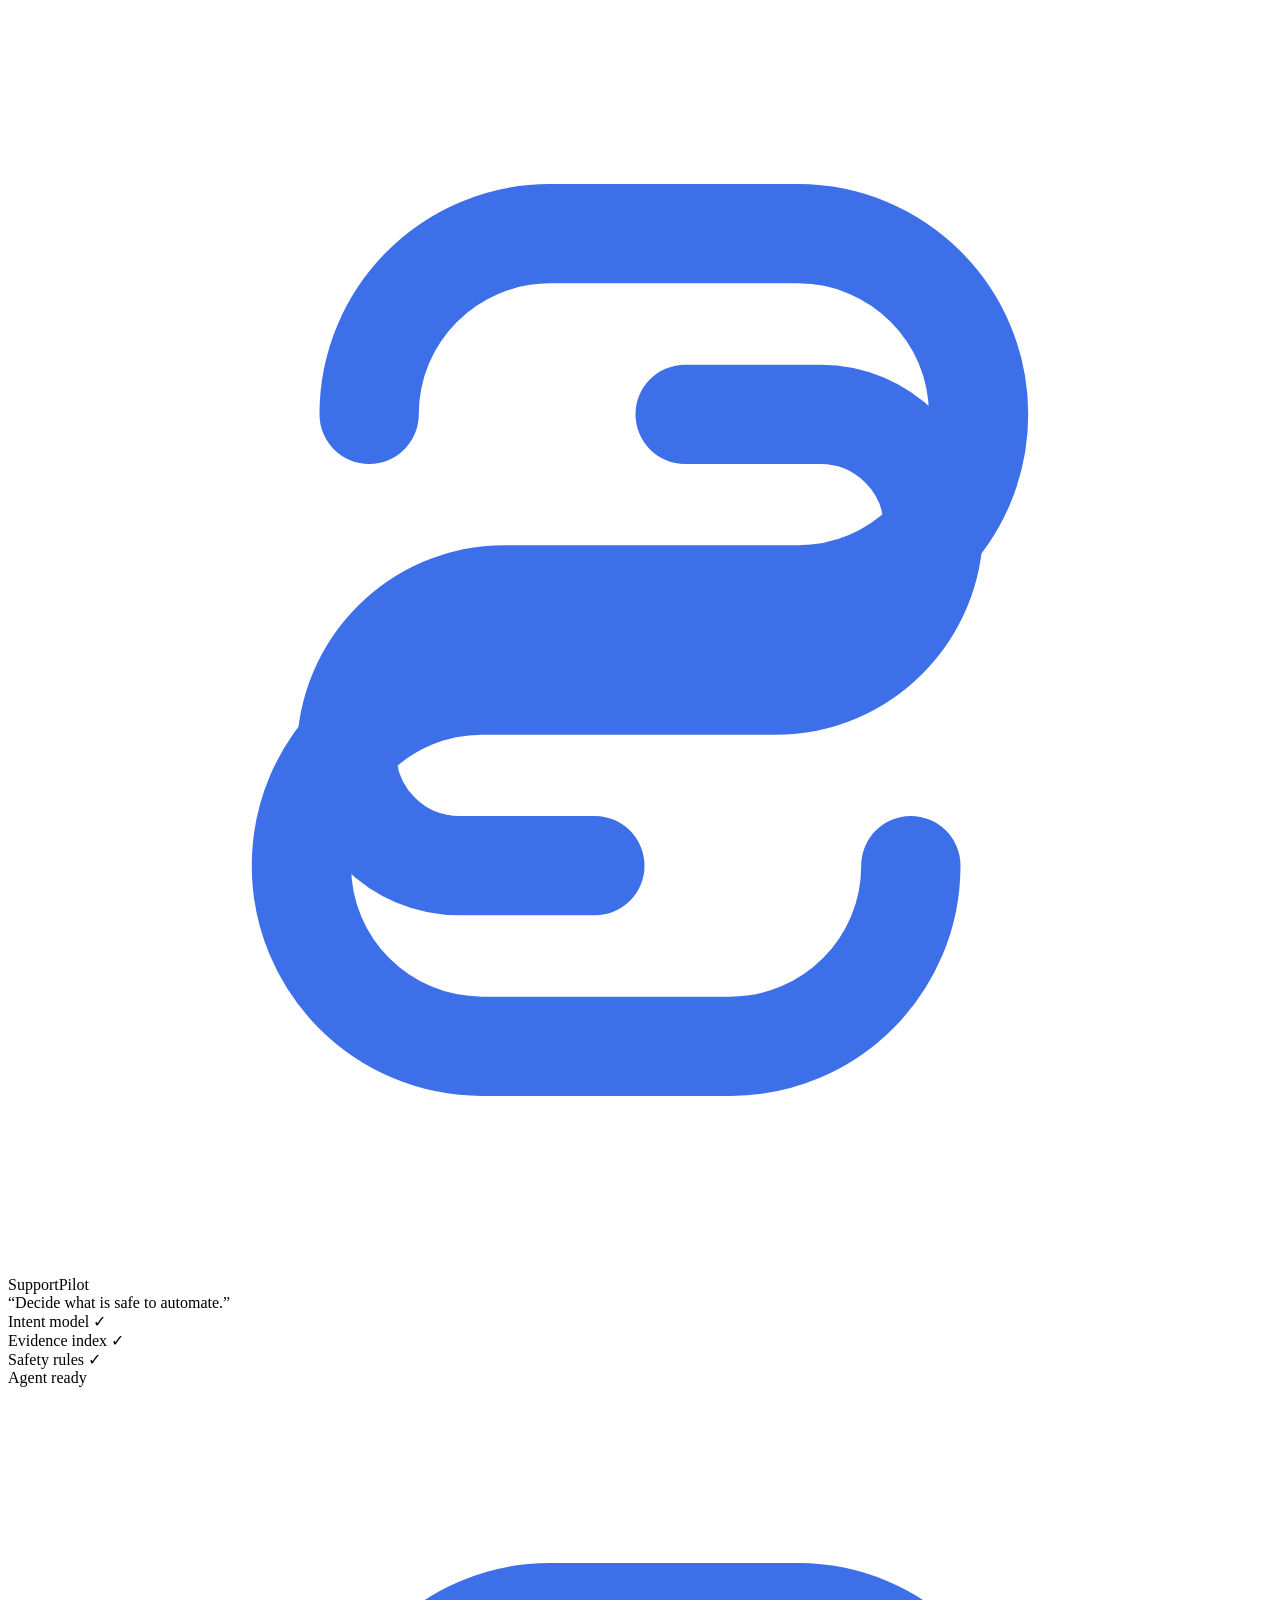
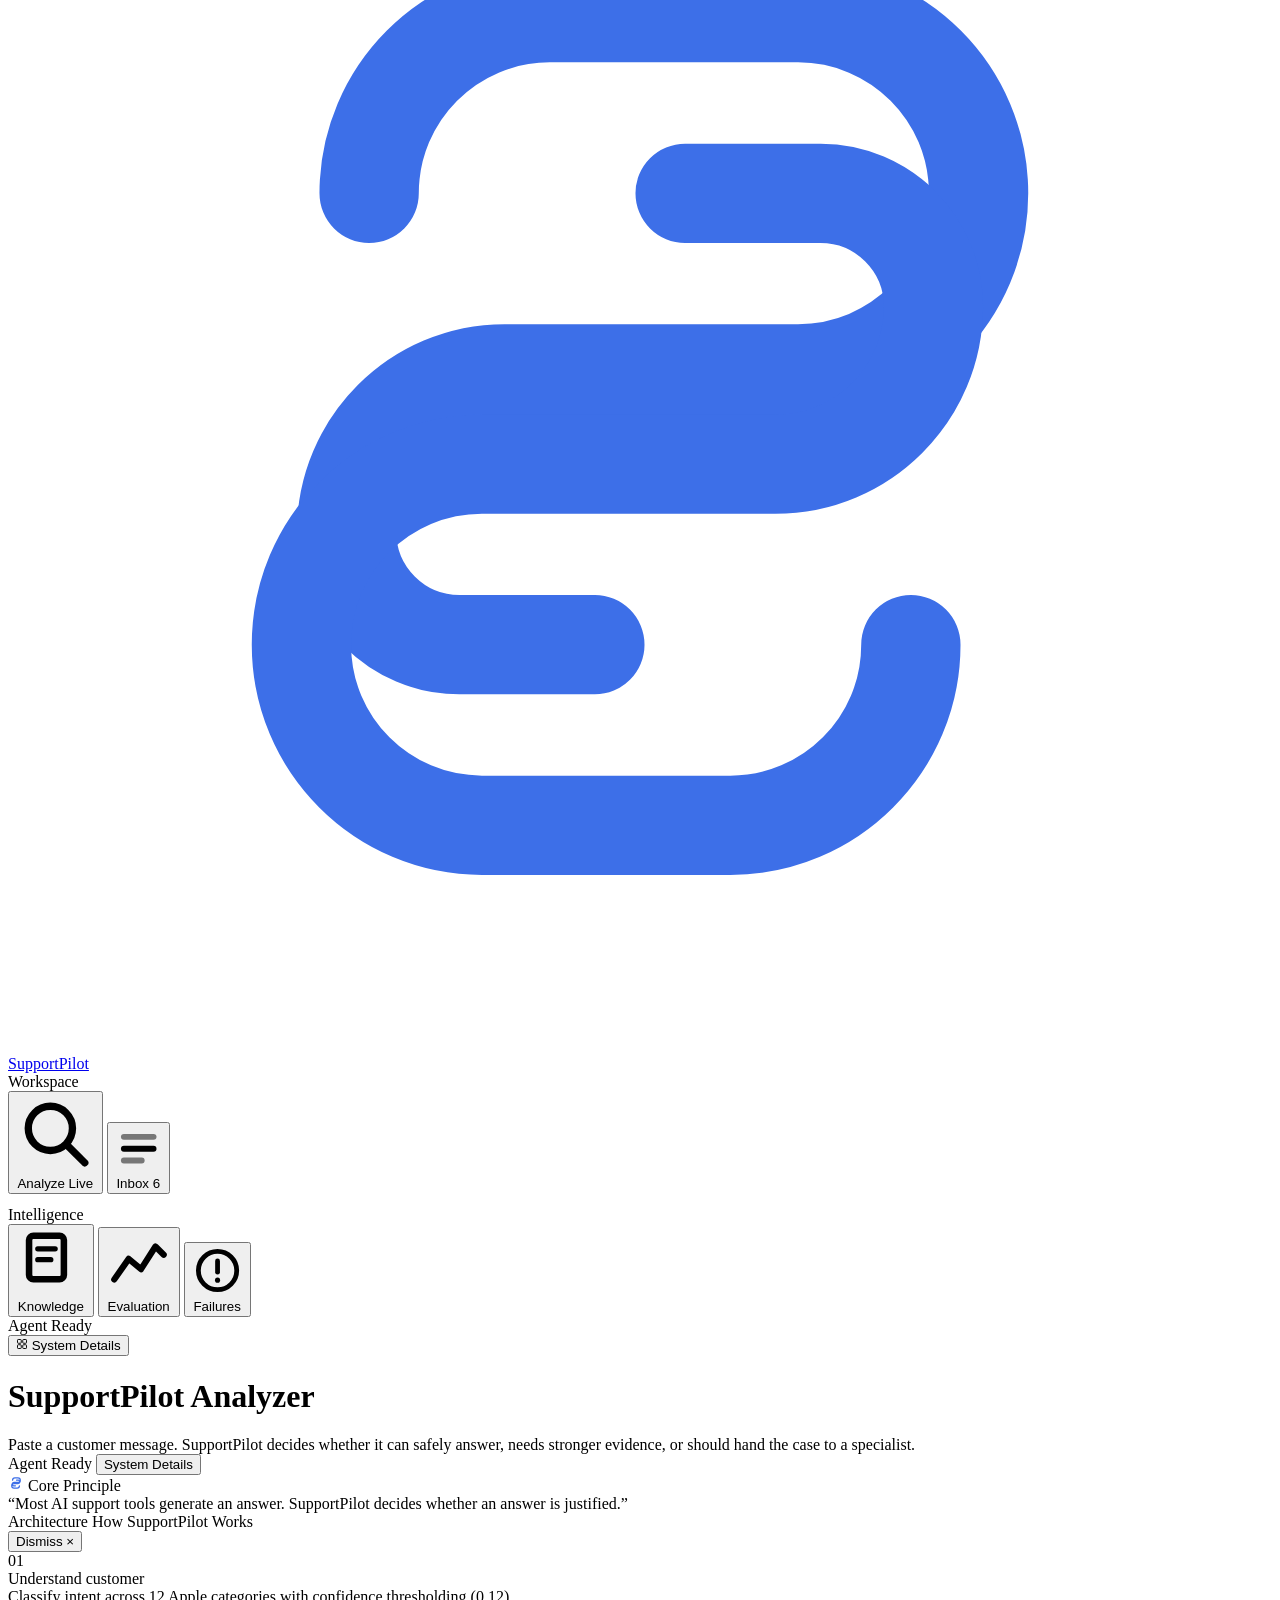
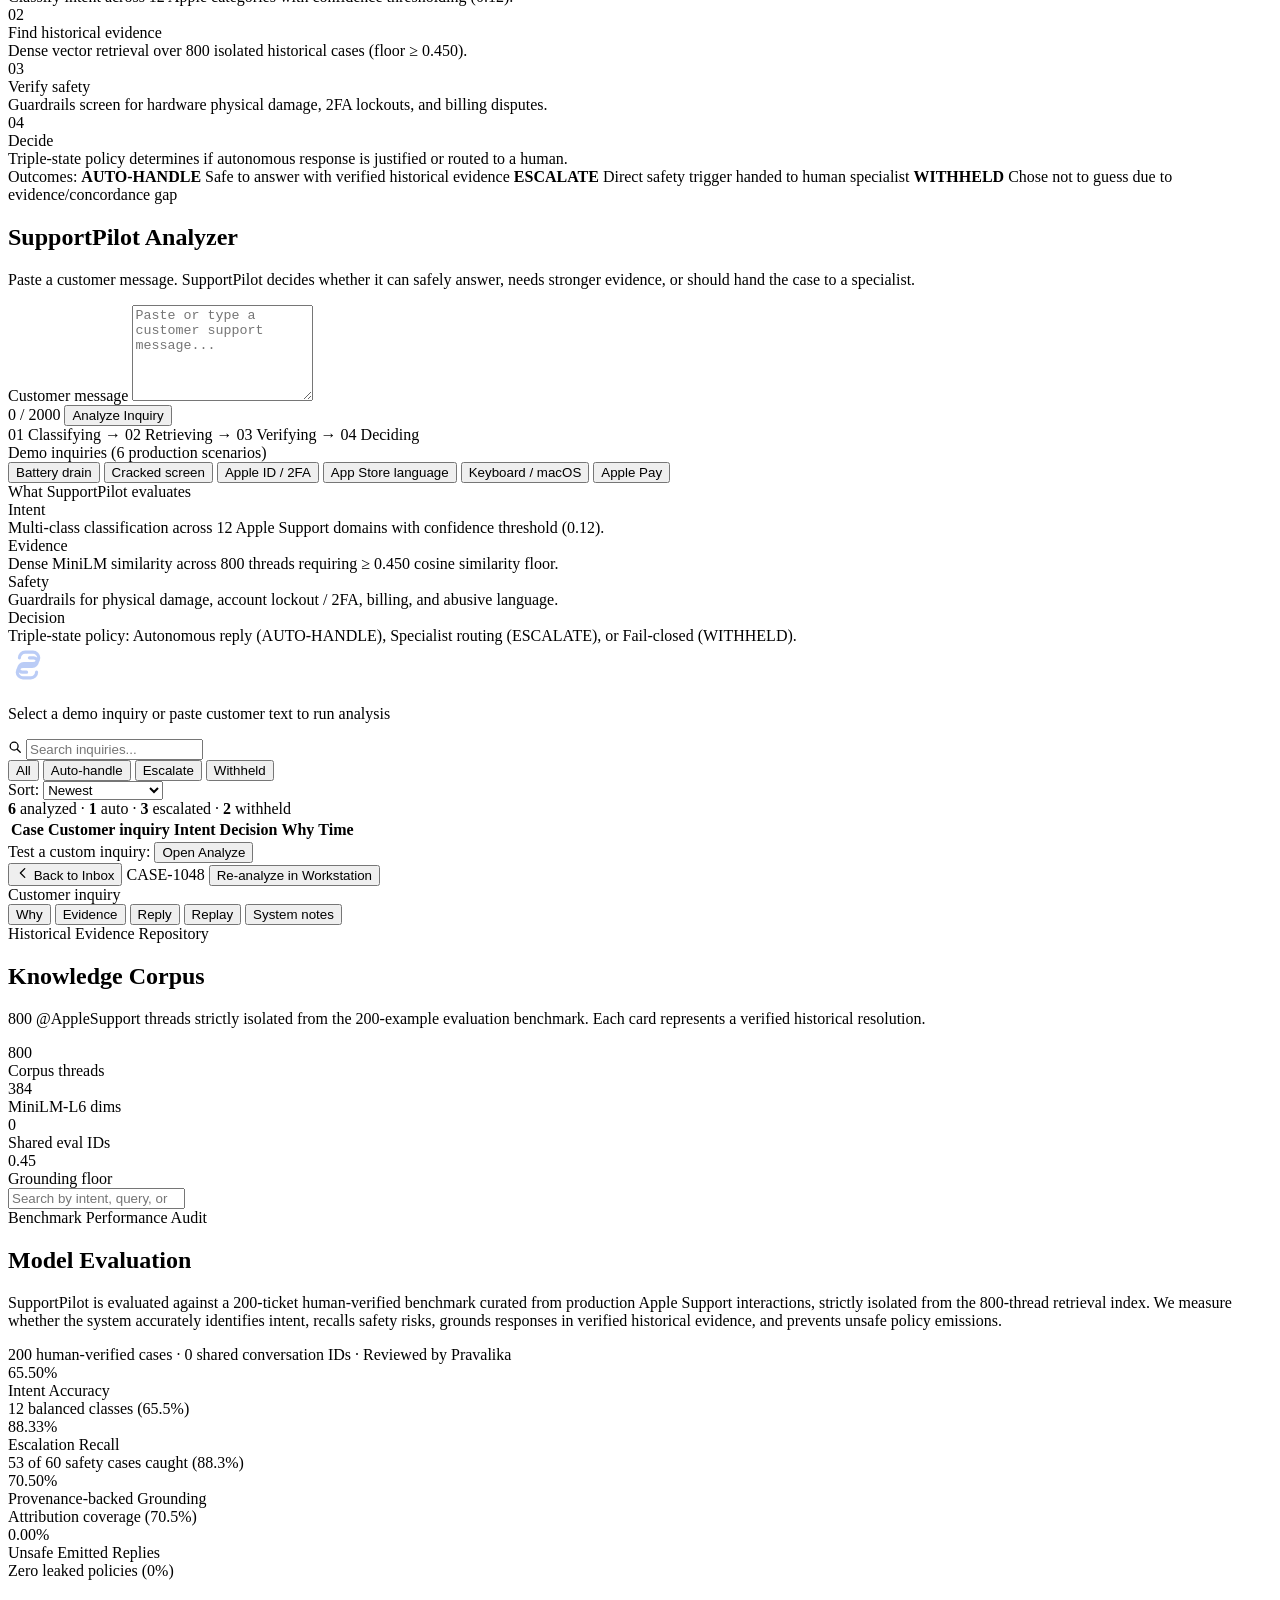
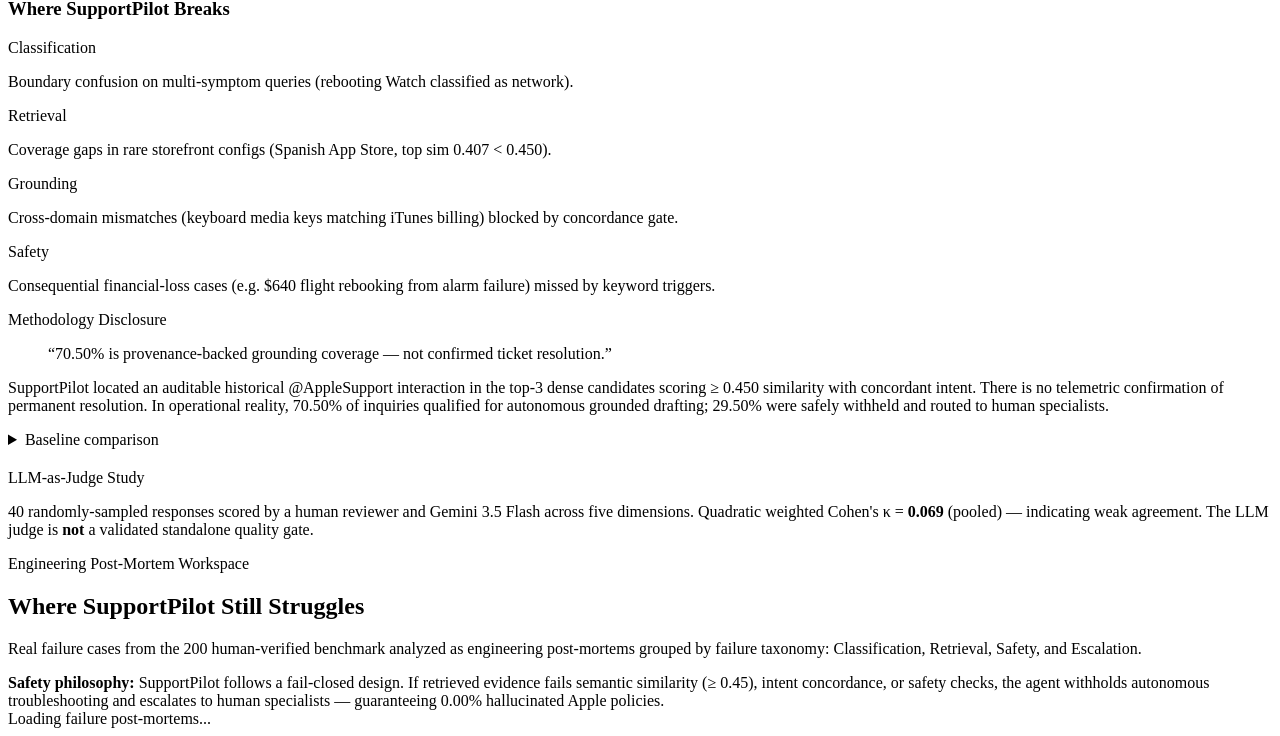
==== commit 4dcdece1: "feat(analyzer): promote analyzer to primary workstation screen with evaluation taxonomy Set SupportP" ====
--- a/src/frontend/index.html
+++ b/src/frontend/index.html
@@ -3,682 +3,485 @@
 <head>
   <meta charset="UTF-8">
   <meta name="viewport" content="width=device-width, initial-scale=1.0">
-  <title>SupportPilot AI — Customer Support Operations Console</title>
-  <meta name="description" content="Production-grade AI Customer Support Operations Console for AppleSupport with provenance-backed evidence retrieval and fail-closed safety escalation.">
+  <title>SupportPilot AI</title>
+  <meta name="description" content="SupportPilot decides whether customer support answers are safe, evidence-grounded, or require human specialist escalation.">
+  <link rel="icon" type="image/svg+xml" href="data:image/svg+xml,<svg xmlns='http://www.w3.org/2000/svg' viewBox='0 0 28 28' fill='none'><path d='M8 9C8 6.79 9.79 5 12 5H17.5C19.71 5 21.5 6.79 21.5 9C21.5 11.21 19.71 13 17.5 13H11C9.07 13 7.5 14.57 7.5 16.5C7.5 17.88 8.62 19 10 19H13' stroke='%233D6FE8' stroke-width='2.2' stroke-linecap='round'/><path d='M20 19C20 21.21 18.21 23 16 23H10.5C8.29 23 6.5 21.21 6.5 19C6.5 16.79 8.29 15 10.5 15H17C18.93 15 20.5 13.43 20.5 11.5C20.5 10.12 19.38 9 18 9H15' stroke='%233D6FE8' stroke-width='2.2' stroke-linecap='round'/></svg>">
   <link rel="preconnect" href="https://fonts.googleapis.com">
   <link rel="preconnect" href="https://fonts.gstatic.com" crossorigin>
-  <link href="https://fonts.googleapis.com/css2?family=Inter:wght@400;500;600;700&family=JetBrains+Mono:wght@400;500;600;700&display=swap" rel="stylesheet">
+  <link href="https://fonts.googleapis.com/css2?family=Inter:wght@400;500;600&family=JetBrains+Mono:wght@400;500&display=swap" rel="stylesheet">
   <link rel="stylesheet" href="/static/style.css">
 </head>
 <body>
 
-  <!-- Enterprise Top Navigation Bar -->
-  <header class="app-header">
-    <div class="header-inner">
-      <div class="brand">
-        <div class="brand-icon">
-          <svg width="18" height="18" viewBox="0 0 24 24" fill="none" stroke="currentColor" stroke-width="2.2" stroke-linecap="round" stroke-linejoin="round">
-            <path d="M12 2L2 7l10 5 10-5-10-5zM2 17l10 5 10-5M2 12l10 5 10-5"/>
+<!-- 1. APPLICATION LOADING SCREEN -->
+<div class="app-loader" id="appLoader">
+  <div class="loader-card">
+    <div class="loader-brand-header">
+      <svg class="logo-mark loader-logo" viewBox="0 0 28 28" fill="none" aria-hidden="true">
+        <path d="M8 9C8 6.79 9.79 5 12 5H17.5C19.71 5 21.5 6.79 21.5 9C21.5 11.21 19.71 13 17.5 13H11C9.07 13 7.5 14.57 7.5 16.5C7.5 17.88 8.62 19 10 19H13" stroke="#3D6FE8" stroke-width="2.2" stroke-linecap="round"/>
+        <path d="M20 19C20 21.21 18.21 23 16 23H10.5C8.29 23 6.5 21.21 6.5 19C6.5 16.79 8.29 15 10.5 15H17C18.93 15 20.5 13.43 20.5 11.5C20.5 10.12 19.38 9 18 9H15" stroke="#3D6FE8" stroke-width="2.2" stroke-linecap="round"/>
+      </svg>
+      <div class="loader-brand-title">SupportPilot</div>
+    </div>
+    <div class="loader-tagline">“Decide what is safe to automate.”</div>
+    <div class="loader-checklist">
+      <div class="loader-chk-row" id="chk-model">
+        <span class="chk-label">Intent model</span>
+        <span class="chk-icon" id="chk-icon-model">✓</span>
+      </div>
+      <div class="loader-chk-row" id="chk-retriever">
+        <span class="chk-label">Evidence index</span>
+        <span class="chk-icon" id="chk-icon-retriever">✓</span>
+      </div>
+      <div class="loader-chk-row" id="chk-safety">
+        <span class="chk-label">Safety rules</span>
+        <span class="chk-icon" id="chk-icon-safety">✓</span>
+      </div>
+    </div>
+    <div class="loader-ready-row" id="chk-ready">
+      <span class="status-dot-sm online"></span>
+      <span class="chk-ready-text">Agent ready</span>
+    </div>
+  </div>
+</div>
+
+<div class="app-shell">
+
+  <!-- SIDEBAR -->
+  <aside class="sidebar" id="sidebar">
+    <div class="sidebar-top">
+      <a class="sidebar-brand" href="/" aria-label="SupportPilot home">
+        <svg class="logo-mark" viewBox="0 0 28 28" fill="none" aria-hidden="true">
+          <path d="M8 9C8 6.79 9.79 5 12 5H17.5C19.71 5 21.5 6.79 21.5 9C21.5 11.21 19.71 13 17.5 13H11C9.07 13 7.5 14.57 7.5 16.5C7.5 17.88 8.62 19 10 19H13" stroke="#3D6FE8" stroke-width="2.2" stroke-linecap="round"/>
+          <path d="M20 19C20 21.21 18.21 23 16 23H10.5C8.29 23 6.5 21.21 6.5 19C6.5 16.79 8.29 15 10.5 15H17C18.93 15 20.5 13.43 20.5 11.5C20.5 10.12 19.38 9 18 9H15" stroke="#3D6FE8" stroke-width="2.2" stroke-linecap="round"/>
+        </svg>
+        <span class="brand-name">SupportPilot</span>
+      </a>
+    </div>
+    <nav class="sidebar-nav" aria-label="Primary navigation">
+      <div class="nav-section-label">Workspace</div>
+      <button class="nav-item active" data-view="analyze" id="nav-analyze">
+        <svg class="nav-icon" viewBox="0 0 16 16" fill="none">
+          <circle cx="7" cy="7" r="4.5" stroke="currentColor" stroke-width="1.5"/>
+          <path d="M10.5 10.5L14 14" stroke="currentColor" stroke-width="1.5" stroke-linecap="round"/>
+        </svg>
+        <span>Analyze</span>
+        <span class="nav-badge live-pulse">Live</span>
+      </button>
+      <button class="nav-item" data-view="inbox" id="nav-inbox">
+        <svg class="nav-icon" viewBox="0 0 16 16" fill="none">
+          <rect x="2" y="3" width="12" height="2" rx="1" fill="currentColor" opacity=".5"/>
+          <rect x="2" y="7" width="12" height="2" rx="1" fill="currentColor"/>
+          <rect x="2" y="11" width="8" height="2" rx="1" fill="currentColor" opacity=".5"/>
+        </svg>
+        <span>Inbox</span>
+        <span class="nav-badge" id="inboxCount">6</span>
+      </button>
+      <div class="nav-section-label" style="margin-top:12px;">Intelligence</div>
+      <button class="nav-item" data-view="knowledge" id="nav-knowledge">
+        <svg class="nav-icon" viewBox="0 0 16 16" fill="none">
+          <rect x="3" y="2" width="8" height="10" rx="1" stroke="currentColor" stroke-width="1.5"/>
+          <path d="M5 5h4M5 7.5h3" stroke="currentColor" stroke-width="1.2" stroke-linecap="round"/>
+        </svg>
+        <span>Knowledge</span>
+      </button>
+      <button class="nav-item" data-view="evaluation" id="nav-evaluation">
+        <svg class="nav-icon" viewBox="0 0 16 16" fill="none">
+          <path d="M2 12L5.5 7 8.5 9.5 12 4 14 6" stroke="currentColor" stroke-width="1.5" stroke-linecap="round" stroke-linejoin="round"/>
+        </svg>
+        <span>Evaluation</span>
+      </button>
+      <button class="nav-item" data-view="failures" id="nav-failures">
+        <svg class="nav-icon" viewBox="0 0 16 16" fill="none">
+          <circle cx="8" cy="8" r="6" stroke="currentColor" stroke-width="1.5"/>
+          <path d="M8 5v3.5" stroke="currentColor" stroke-width="1.5" stroke-linecap="round"/>
+          <circle cx="8" cy="11" r=".8" fill="currentColor"/>
+        </svg>
+        <span>Failures</span>
+      </button>
+    </nav>
+    <div class="sidebar-bottom">
+      <div class="agent-status">
+        <span class="status-dot" id="statusDot"></span>
+        <span id="statusText">Agent Ready</span>
+      </div>
+      <button class="sidebar-footer-btn" id="systemDetailsBtn">
+        <svg viewBox="0 0 16 16" fill="none" width="12" height="12">
+          <rect x="2" y="2" width="5" height="5" rx="1" stroke="currentColor" stroke-width="1.3"/>
+          <rect x="9" y="2" width="5" height="5" rx="1" stroke="currentColor" stroke-width="1.3"/>
+          <rect x="2" y="9" width="5" height="5" rx="1" stroke="currentColor" stroke-width="1.3"/>
+          <rect x="9" y="9" width="5" height="5" rx="1" stroke="currentColor" stroke-width="1.3"/>
+        </svg>
+        System Details
+      </button>
+    </div>
+  </aside>
+
+  <!-- MAIN AREA -->
+  <main class="main-area" id="mainArea">
+    <header class="topbar">
+      <div class="topbar-title">
+        <h1 class="page-title" id="pageTitle">SupportPilot Analyzer</h1>
+        <span class="page-subtitle" id="pageSubtitle">Paste a customer message. SupportPilot decides whether it can safely answer, needs stronger evidence, or should hand the case to a specialist.</span>
+      </div>
+      <div class="topbar-actions">
+        <span class="status-dot-sm online" id="topStatusDot"></span>
+        <span id="topStatusText">Agent Ready</span>
+        <button class="btn-ghost" id="topSystemDetailsBtn">System Details</button>
+      </div>
+    </header>
+
+    <!-- 1. ANALYZE (PRIMARY WOW SCREEN) -->
+    <section class="view active" id="view-analyze">
+      
+      <!-- 11. CORE MOTTO BANNER -->
+      <div class="motto-banner">
+        <div class="motto-badge">
+          <svg class="motto-icon" viewBox="0 0 28 28" fill="none" width="16" height="16">
+            <path d="M8 9C8 6.79 9.79 5 12 5H17.5C19.71 5 21.5 6.79 21.5 9C21.5 11.21 19.71 13 17.5 13H11C9.07 13 7.5 14.57 7.5 16.5C7.5 17.88 8.62 19 10 19H13" stroke="#3D6FE8" stroke-width="2.2" stroke-linecap="round"/>
+            <path d="M20 19C20 21.21 18.21 23 16 23H10.5C8.29 23 6.5 21.21 6.5 19C6.5 16.79 8.29 15 10.5 15H17C18.93 15 20.5 13.43 20.5 11.5C20.5 10.12 19.38 9 18 9H15" stroke="#3D6FE8" stroke-width="2.2" stroke-linecap="round"/>
           </svg>
-        </div>
-        <div class="brand-text">
-          <div class="brand-title-row">
-            <span class="brand-title">SupportPilot AI</span>
-            <span class="env-pill">OPS CONSOLE</span>
-          </div>
-          <span class="brand-org">@AppleSupport Inbound Escalation &amp; Provenance Router</span>
-        </div>
-      </div>
-
-      <nav class="nav-tabs" aria-label="Support console navigation">
-        <button class="nav-tab active" data-view="console">
-          <svg width="14" height="14" viewBox="0 0 24 24" fill="none" stroke="currentColor" stroke-width="2" stroke-linecap="round" stroke-linejoin="round"><rect x="2" y="3" width="20" height="14" rx="2" ry="2"/><line x1="8" y1="21" x2="16" y2="21"/><line x1="12" y1="17" x2="12" y2="21"/></svg>
-          <span>Live Console</span>
-        </button>
-        <button class="nav-tab" data-view="evaluation">
-          <svg width="14" height="14" viewBox="0 0 24 24" fill="none" stroke="currentColor" stroke-width="2" stroke-linecap="round" stroke-linejoin="round"><path d="M18 20V10"/><path d="M12 20V4"/><path d="M6 20v-6"/></svg>
-          <span>Evaluation Benchmark</span>
-        </button>
-        <button class="nav-tab" data-view="safety">
-          <svg width="14" height="14" viewBox="0 0 24 24" fill="none" stroke="currentColor" stroke-width="2" stroke-linecap="round" stroke-linejoin="round"><path d="M12 22s8-4 8-10V5l-8-3-8 3v7c0 6 8 10 8 10z"/></svg>
-          <span>Failure &amp; Safety</span>
-        </button>
-      </nav>
-
-      <div class="header-status">
-        <div class="status-indicator">
-          <span class="status-dot"></span>
-          <span id="agentStatusText" class="mono">Agent Ready</span>
-        </div>
-        <div class="isolation-badge">
-          <svg width="12" height="12" viewBox="0 0 24 24" fill="none" stroke="currentColor" stroke-width="2.5"><polyline points="20 6 9 17 4 12"/></svg>
-          <span>ZERO LEAKAGE AUDITED</span>
-        </div>
-      </div>
-    </div>
-  </header>
-
-  <main class="main-container">
-    <!-- Executive Operational KPI Strip -->
-    <section class="kpi-strip" aria-label="System Performance Overview">
-      <div class="kpi-cell">
-        <div class="kpi-label">Intent Accuracy</div>
-        <div class="kpi-value-row">
-          <span class="kpi-num" id="kpiAccuracyVal">65.50%</span>
-          <span class="kpi-tag tag-neutral">12 Classes</span>
-        </div>
-        <div class="kpi-subtext">+1.50% over heuristic baseline &bull; Macro F1 65.47%</div>
-      </div>
-
-      <div class="kpi-cell">
-        <div class="kpi-label">Escalation Recall</div>
-        <div class="kpi-value-row">
-          <span class="kpi-num text-emerald" id="kpiRecallVal">88.33%</span>
-          <span class="kpi-tag tag-emerald">Safety Critical</span>
-        </div>
-        <div class="kpi-subtext">53 of 60 high-risk cases captured</div>
-      </div>
-
-      <div class="kpi-cell">
-        <div class="kpi-label">Provenance-Backed Grounding Coverage</div>
-        <div class="kpi-value-row">
-          <span class="kpi-num text-accent" id="kpiGroundingVal">70.50%</span>
-          <span class="kpi-tag tag-accent">Attribution</span>
-        </div>
-        <div class="kpi-subtext">141/200 provenanced historical replies</div>
-      </div>
-
-      <div class="kpi-cell">
-        <div class="kpi-label">Unsafe / Context-Bound Rate</div>
-        <div class="kpi-value-row">
-          <span class="kpi-num text-neutral" id="kpiUnsafeVal">0.00%</span>
-          <span class="kpi-tag tag-neutral">Fail-Closed</span>
-        </div>
-        <div class="kpi-subtext">0 leaked DMs, false policies, or hallucinated timelines</div>
-      </div>
-    </section>
-
-    <!-- VIEW 1: LIVE SUPPORT OPERATIONS CONSOLE -->
-    <section id="view-console" class="view-panel active">
-      <div class="console-layout">
-        
-        <!-- Left Column: Inbound Inquiry & Ticket Dispatch Composer -->
-        <div class="console-sidebar">
-          <div class="panel ticket-composer-panel">
-            <div class="panel-header">
-              <div class="panel-header-title">
-                <span class="section-title">Inbound Customer Inquiry</span>
-                <span class="section-desc">Test customer queries against live pipeline with dense grounding</span>
+          <span>Core Principle</span>
+        </div>
+        <div class="motto-text">
+          &ldquo;Most AI support tools generate an answer. SupportPilot decides whether an answer is justified.&rdquo;
+        </div>
+      </div>
+
+      <!-- 2. FIRST-TIME HOW-IT-WORKS PANEL (Dismissible) -->
+      <div class="how-it-works-panel" id="howItWorksPanel">
+        <div class="hiw-header">
+          <div class="hiw-title-wrap">
+            <span class="hiw-badge">Architecture</span>
+            <span class="hiw-title">How SupportPilot Works</span>
+          </div>
+          <button class="hiw-dismiss" id="dismissHiwBtn" title="Dismiss introduction">
+            <span>Dismiss</span> &times;
+          </button>
+        </div>
+        <div class="hiw-grid">
+          <div class="hiw-card">
+            <div class="hiw-step-num">01</div>
+            <div class="hiw-step-title">Understand customer</div>
+            <div class="hiw-step-desc">Classify intent across 12 Apple categories with confidence thresholding (0.12).</div>
+          </div>
+          <div class="hiw-card">
+            <div class="hiw-step-num">02</div>
+            <div class="hiw-step-title">Find historical evidence</div>
+            <div class="hiw-step-desc">Dense vector retrieval over 800 isolated historical cases (floor &ge; 0.450).</div>
+          </div>
+          <div class="hiw-card">
+            <div class="hiw-step-num">03</div>
+            <div class="hiw-step-title">Verify safety</div>
+            <div class="hiw-step-desc">Guardrails screen for hardware physical damage, 2FA lockouts, and billing disputes.</div>
+          </div>
+          <div class="hiw-card">
+            <div class="hiw-step-num">04</div>
+            <div class="hiw-step-title">Decide</div>
+            <div class="hiw-step-desc">Triple-state policy determines if autonomous response is justified or routed to a human.</div>
+          </div>
+        </div>
+        <div class="hiw-outcomes">
+          <span class="hiw-outcomes-label">Outcomes:</span>
+          <span class="hiw-pill hiw-auto"><strong>AUTO-HANDLE</strong> Safe to answer with verified historical evidence</span>
+          <span class="hiw-pill hiw-escalate"><strong>ESCALATE</strong> Direct safety trigger handed to human specialist</span>
+          <span class="hiw-pill hiw-withheld"><strong>WITHHELD</strong> Chose not to guess due to evidence/concordance gap</span>
+        </div>
+      </div>
+
+      <!-- 1. ANALYZER HERO -->
+      <div class="analyzer-hero">
+        <h2 class="analyzer-title">SupportPilot Analyzer</h2>
+        <p class="analyzer-desc">Paste a customer message. SupportPilot decides whether it can safely answer, needs stronger evidence, or should hand the case to a specialist.</p>
+      </div>
+
+      <div class="analyze-layout">
+        <div class="analyze-left">
+          <label class="form-label" for="analyzeInput">Customer message</label>
+          <textarea class="analyze-textarea" id="analyzeInput" rows="6" placeholder="Paste or type a customer support message..." maxlength="2000"></textarea>
+          <div class="analyze-bar">
+            <span class="char-count" id="charCount">0 / 2000</span>
+            <button class="btn-primary" id="analyzeBtn">Analyze Inquiry</button>
+          </div>
+
+          <!-- 10. REAL-TIME SUBTLE PIPELINE PROGRESS -->
+          <!-- pipeline placeholder -->
+            <span class="pipe-step" id="pstep-1"><span class="step-num">01</span> Classifying</span>
+            <span class="pipe-arrow">&#8594;</span>
+            <span class="pipe-step" id="pstep-2"><span class="step-num">02</span> Retrieving</span>
+            <span class="pipe-arrow">&#8594;</span>
+            <span class="pipe-step" id="pstep-3"><span class="step-num">03</span> Verifying</span>
+            <span class="pipe-arrow">&#8594;</span>
+            <span class="pipe-step" id="pstep-4"><span class="step-num">04</span> Deciding</span>
+          </div>
+
+          <div class="demo-section">
+            <div class="demo-label">Demo inquiries (6 production scenarios)</div>
+            <div class="demo-pills">
+              <button class="demo-pill" data-query="How do I turn on low power mode on iPhone 7? My battery drains fast.">Battery drain</button>
+              <button class="demo-pill" data-query="My iPhone screen is completely cracked and shattered after dropping it on the street.">Cracked screen</button>
+              <button class="demo-pill" data-query="I am locked out of my Apple ID and cannot receive 2FA verification codes.">Apple ID / 2FA</button>
+              <button class="demo-pill" data-query="why are my App Store categories in Spanish but everything else in English??">App Store language</button>
+              <button class="demo-pill" data-query="Ever since I upgraded to High Sierra, my media controls on the keyboard don't work with iTunes. Please help or fix it @AppleSupport">Keyboard / macOS</button>
+              <button class="demo-pill" data-query="My Apple Pay transaction failed at checkout and charged my account twice without receipt.">Apple Pay</button>
+            </div>
+          </div>
+
+          <!-- 1. WHAT SUPPORTPILOT EVALUATES -->
+          <div class="evaluates-box">
+            <div class="evaluates-header">What SupportPilot evaluates</div>
+            <div class="evaluates-grid">
+              <div class="evaluates-item">
+                <div class="evaluates-item-name">Intent</div>
+                <div class="evaluates-item-desc">Multi-class classification across 12 Apple Support domains with confidence threshold (0.12).</div>
               </div>
-              <span class="badge-status-live">LIVE INFERENCE</span>
-            </div>
-
-            <!-- Queue Scenario Picker -->
-            <div class="queue-selector-group">
-              <div class="queue-selector-header">
-                <span>BENCHMARK INCIDENT SCENARIOS</span>
+              <div class="evaluates-item">
+                <div class="evaluates-item-name">Evidence</div>
+                <div class="evaluates-item-desc">Dense MiniLM similarity across 800 threads requiring &ge; 0.450 cosine similarity floor.</div>
               </div>
-              <div class="scenario-buttons-grid">
-                <button class="sample-chip chip-hardware" data-query="My iPhone screen is completely cracked and shattered after dropping it on the street.">
-                  <span class="chip-status-dot dot-rose"></span>
-                  <span class="chip-name">Cracked Screen</span>
-                  <span class="chip-cat">Hardware</span>
-                </button>
-                <button class="sample-chip chip-selfservice" data-query="How do I turn on low power mode on iPhone 7? My battery drains fast.">
-                  <span class="chip-status-dot dot-emerald"></span>
-                  <span class="chip-name">Battery Drain</span>
-                  <span class="chip-cat">Self-Service</span>
-                </button>
-                <button class="sample-chip chip-software" data-query="Ever since I upgraded to High Sierra, my media controls on the keyboard don't work with iTunes.">
-                  <span class="chip-status-dot dot-blue"></span>
-                  <span class="chip-name">Media Keys Issue</span>
-                  <span class="chip-cat">macOS</span>
-                </button>
-                <button class="sample-chip chip-distress" data-query="I had to make a 5:30 AM flight and my alarm didn't go off. Airline charged me $640 for rebooking!">
-                  <span class="chip-status-dot dot-amber"></span>
-                  <span class="chip-name">$640 Airline Loss</span>
-                  <span class="chip-cat">Distress</span>
-                </button>
-                <button class="sample-chip chip-security" data-query="I am locked out of my Apple ID and cannot receive 2FA verification codes.">
-                  <span class="chip-status-dot dot-purple"></span>
-                  <span class="chip-name">2FA Account Lock</span>
-                  <span class="chip-cat">Security</span>
-                </button>
-                <button class="sample-chip chip-billing" data-query="why does Apple Pay say payment not completed when I buy from the store?">
-                  <span class="chip-status-dot dot-amber"></span>
-                  <span class="chip-name">Apple Pay Error</span>
-                  <span class="chip-cat">Billing</span>
-                </button>
+              <div class="evaluates-item">
+                <div class="evaluates-item-name">Safety</div>
+                <div class="evaluates-item-desc">Guardrails for physical damage, account lockout / 2FA, billing, and abusive language.</div>
+              </div>
+              <div class="evaluates-item">
+                <div class="evaluates-item-name">Decision</div>
+                <div class="evaluates-item-desc">Triple-state policy: Autonomous reply (AUTO-HANDLE), Specialist routing (ESCALATE), or Fail-closed (WITHHELD).</div>
               </div>
             </div>
-
-            <!-- Ticket Text Input Form -->
-            <div class="ticket-input-area">
-              <label for="customerQueryInput" class="input-label">Customer Inquiry Message</label>
-              <textarea 
-                id="customerQueryInput" 
-                placeholder="Paste an incoming customer tweet or message (e.g. cracked display, battery depletion, Apple Pay error, iCloud lockout)..." 
-                rows="5"
-                spellcheck="false"
-              ></textarea>
-              
-              <div class="ticket-input-footer">
-                <div class="input-meta">
-                  <span id="charCount" class="mono text-muted">0 characters</span>
-                  <span class="shortcut-text"><kbd>Ctrl</kbd> + <kbd>Enter</kbd> to analyze</span>
-                </div>
-                <button id="clearBtn" class="btn-secondary" title="Clear inquiry text">Clear</button>
-              </div>
-            </div>
-
-            <!-- Primary Dispatch Action -->
-            <div class="composer-actions">
-              <button id="analyzeBtn" class="btn-primary">
-                <span class="btn-inner">
-                  <svg width="15" height="15" viewBox="0 0 24 24" fill="none" stroke="currentColor" stroke-width="2.2" stroke-linecap="round" stroke-linejoin="round"><polygon points="5 3 19 12 5 21 5 3"/></svg>
-                  <span>Execute SupportPilot Pipeline</span>
-                </span>
-                <span class="spinner" id="analyzeSpinner"></span>
-              </button>
-            </div>
-
-            <!-- Alert Error Banner -->
-            <div id="errorBanner" class="alert-box alert-error" style="display: none;">
-              <svg width="16" height="16" viewBox="0 0 24 24" fill="none" stroke="currentColor" stroke-width="2"><circle cx="12" cy="12" r="10"/><line x1="12" y1="8" x2="12" y2="12"/><line x1="12" y1="16" x2="12.01" y2="16"/></svg>
-              <div id="errorMessage" class="alert-text"></div>
-            </div>
-
-            <!-- Clean Stage Indicator -->
-            <div class="stage-pipeline-block">
-              <div class="stage-pipeline-header">
-                <span class="stage-title">PIPELINE EXECUTION ORDER</span>
-              </div>
-              <div class="pipeline-steps-row">
-                <div class="pipeline-step active" id="track-step-1">
-                  <span class="step-num">1</span>
-                  <span class="step-name">Query</span>
-                </div>
-                <div class="step-divider"></div>
-                <div class="pipeline-step" id="track-step-2">
-                  <span class="step-num">2</span>
-                  <span class="step-name">Intent</span>
-                </div>
-                <div class="step-divider"></div>
-                <div class="pipeline-step" id="track-step-3">
-                  <span class="step-num">3</span>
-                  <span class="step-name">Retrieval</span>
-                </div>
-                <div class="step-divider"></div>
-                <div class="pipeline-step" id="track-step-4">
-                  <span class="step-num">4</span>
-                  <span class="step-name">Grounding</span>
-                </div>
-                <div class="step-divider"></div>
-                <div class="pipeline-step" id="track-step-5">
-                  <span class="step-num">5</span>
-                  <span class="step-name">Decision</span>
-                </div>
-              </div>
-            </div>
-          </div>
-        </div>
-
-        <!-- Right Column: Primary Analysis Workspace (Hierarchy 1-6) -->
-        <div class="console-main">
-
-          <!-- 0. Empty State -->
-          <div id="emptyConsoleState" class="panel empty-state-panel">
-            <div class="empty-icon-wrap">
-              <svg width="32" height="32" viewBox="0 0 24 24" fill="none" stroke="currentColor" stroke-width="1.8" stroke-linecap="round" stroke-linejoin="round">
-                <path d="M21 15a2 2 0 0 1-2 2H7l-4 4V5a2 2 0 0 1 2-2h14a2 2 0 0 1 2 2z"/>
-              </svg>
-            </div>
-            <h3 class="empty-heading">No Active Inquiry Under Analysis</h3>
-            <p class="empty-description">
-              Select an incident scenario from the left panel or type an incoming customer inquiry to inspect the real-time classification, dense semantic evidence retrieval, and operational routing decision.
-            </p>
-            <div class="empty-badges">
-              <span class="mono-tag">MiniLM-L6-v2 Semantic Index</span>
-              <span class="mono-tag">TF-IDF Intent Classifier</span>
-              <span class="mono-tag">Fail-Closed Safety Policy</span>
-            </div>
-          </div>
-
-          <!-- 0. Loading State -->
-          <div id="loadingConsoleState" class="panel loading-state-panel" style="display: none;">
-            <div class="loading-spinner-wrap">
-              <div class="loading-bar-spinner"></div>
-            </div>
-            <h3 class="loading-heading">Analyzing Inquiry Against Pipeline...</h3>
-            <p class="loading-description">
-              Generating dense vector query embeddings, evaluating 800 historical Apple Support conversation candidates, running keyword safety triggers, and validating intent concordance.
-            </p>
-          </div>
-
-          <!-- 1. Live Result Inspection Container -->
-          <div id="resultContainer" class="analysis-results-view" style="display: none;">
-            
-            <!-- HIERARCHY LEVEL 1 & 2: OPERATIONAL DECISION & INQUIRY CONTEXT -->
-            <div id="decisionCard" class="panel decision-hero-card">
-              <div class="decision-hero-header">
-                <div>
-                  <div class="eyebrow-label">OPERATIONAL DISPATCH DECISION</div>
-                  <div class="decision-title-row">
-                    <div id="decisionBadge" class="decision-status-pill">--</div>
-                    <span id="decisionContextPill" class="decision-context-label">--</span>
-                  </div>
-                </div>
-                <div class="confidence-stat-box">
-                  <span class="eyebrow-label">CALIBRATED CONFIDENCE</span>
-                  <div class="confidence-stat-num mono" id="confidenceScore">--</div>
-                </div>
-              </div>
-
-              <!-- Rationale Summary Text -->
-              <div class="decision-hero-body">
-                <div id="decisionRationale" class="rationale-statement"></div>
-                <div id="escalationReasonBox" class="escalation-tag-row" style="display: none;">
-                  <span class="escalation-alert-icon">
-                    <svg width="14" height="14" viewBox="0 0 24 24" fill="none" stroke="currentColor" stroke-width="2.5"><path d="M10.29 3.86L1.82 18a2 2 0 0 0 1.71 3h16.94a2 2 0 0 0 1.71-3L13.71 3.86a2 2 0 0 0-3.42 0z"/><line x1="12" y1="9" x2="12" y2="13"/><line x1="12" y1="17" x2="12.01" y2="17"/></svg>
-                  </span>
-                  <span class="escalation-alert-label">Escalation Trigger:</span>
-                  <code id="escalationReasonText" class="mono escalation-code">none</code>
-                </div>
-              </div>
-            </div>
-
-            <!-- HIERARCHY LEVEL 3: PROMINENT "WHY DID SUPPORTPILOT DECIDE THIS?" AUDIT -->
-            <div id="decisionAuditBox" class="panel audit-panel">
-              <div class="panel-section-header">
-                <div class="section-title-wrap">
-                  <svg width="16" height="16" viewBox="0 0 24 24" fill="none" stroke="currentColor" stroke-width="2" stroke-linecap="round" stroke-linejoin="round"><circle cx="12" cy="12" r="10"/><line x1="12" y1="16" x2="12" y2="12"/><line x1="12" y1="8" x2="12.01" y2="8"/></svg>
-                  <h3 class="panel-sub-title">Why did SupportPilot decide this?</h3>
-                </div>
-                <span class="audit-verdict-badge" id="decisionAuditVerdict">AUDIT TRACE</span>
-              </div>
-
-              <div class="audit-grid">
-                <!-- Check 1: Intent Confidence -->
-                <div class="audit-check-card" id="auditCardConfidence">
-                  <div class="audit-check-head">
-                    <span class="audit-step-label">1. Intent Confidence Check</span>
-                    <span class="audit-status-badge mono" id="auditConfidenceCheck">--</span>
-                  </div>
-                  <div class="audit-check-detail">
-                    Predicted: <code class="mono" id="auditPredictedIntent">--</code> 
-                    (Score: <span class="mono" id="auditConfidenceScore">--</span> vs. floor <code>0.12</code>)
-                  </div>
-                </div>
-
-                <!-- Check 2: Safety Policy Guardrails -->
-                <div class="audit-check-card" id="auditCardSafety">
-                  <div class="audit-check-head">
-                    <span class="audit-step-label">2. Safety Guardrail Triggers</span>
-                    <span class="audit-status-badge mono" id="auditSafetyCheck">--</span>
-                  </div>
-                  <div class="audit-check-detail" id="auditSafetyDetail">
-                    Evaluating hardware damage, billing transactions, account security, and abusive language.
-                  </div>
-                </div>
-
-                <!-- Check 3: Intent Concordance -->
-                <div class="audit-check-card" id="auditCardConcordance">
-                  <div class="audit-check-head">
-                    <span class="audit-step-label">3. Intent Concordance Gate</span>
-                    <span class="audit-status-badge mono" id="auditConcordanceCheck">--</span>
-                  </div>
-                  <div class="audit-check-detail" id="auditConcordanceDetail">
-                    Candidate evidence intent must concordantly match predicted intent to eliminate cross-domain hallucinations.
-                  </div>
-                </div>
-
-                <!-- Check 4: Evidence Similarity Floor -->
-                <div class="audit-check-card" id="auditCardSimilarity">
-                  <div class="audit-check-head">
-                    <span class="audit-step-label">4. Dense Similarity Floor</span>
-                    <span class="audit-status-badge mono" id="auditSimilarityCheck">--</span>
-                  </div>
-                  <div class="audit-check-detail" id="auditSimilarityDetail">
-                    Candidate cosine similarity must achieve &ge; <code>0.450</code> against 800 indexed Apple conversations.
-                  </div>
-                </div>
-              </div>
-            </div>
-
-            <!-- HIERARCHY LEVEL 4: GROUNDED RESPONSE & FIRST-CLASS SAFE ABSTENTION -->
-            <div class="panel response-panel">
-              <div class="panel-section-header">
-                <div class="section-title-wrap">
-                  <svg width="16" height="16" viewBox="0 0 24 24" fill="none" stroke="currentColor" stroke-width="2" stroke-linecap="round" stroke-linejoin="round"><path d="M21 15a2 2 0 0 1-2 2H7l-4 4V5a2 2 0 0 1 2-2h14a2 2 0 0 1 2 2z"/></svg>
-                  <h3 class="panel-sub-title">Dispatch Response Formulation</h3>
-                </div>
-                <div class="response-header-actions">
-                  <span id="groundingBadge" class="grounding-status-pill">--</span>
-                  <button id="copyDraftBtn" class="btn-copy" title="Copy response to clipboard">
-                    <svg width="13" height="13" viewBox="0 0 24 24" fill="none" stroke="currentColor" stroke-width="2"><rect x="9" y="9" width="13" height="13" rx="2" ry="2"/><path d="M5 15H4a2 2 0 0 1-2-2V4a2 2 0 0 1 2-2h9a2 2 0 0 1 2 2v1"/></svg>
-                    <span id="copyBtnText">Copy</span>
-                  </button>
-                </div>
-              </div>
-
-              <!-- First-Class Safe Abstention Banner (shown when abstained) -->
-              <div id="abstentionCalloutCard" class="abstention-banner" style="display: none;">
-                <div class="abstention-banner-header">
-                  <svg width="16" height="16" viewBox="0 0 24 24" fill="none" stroke="currentColor" stroke-width="2.2"><circle cx="12" cy="12" r="10"/><line x1="4.93" y1="4.93" x2="19.07" y2="19.07"/></svg>
-                  <span id="abstentionTitle" class="abstention-heading">No Safe Evidence Found &mdash; Response Withheld</span>
-                </div>
-                <p id="abstentionReasonText" class="abstention-text">
-                  The model withheld autonomous guidance because historical evidence fell below similarity thresholds or failed intent concordance checks. The ticket has been routed to human specialists rather than speculating unsupported Apple policies.
-                </p>
-              </div>
-
-              <!-- The Actual Response Text -->
-              <div class="reply-container">
-                <div class="reply-bubble-label">Agent Reply Dispatch:</div>
-                <div id="draftReplyText" class="reply-text-box"></div>
-              </div>
-
-              <!-- Attribution Box for Top Match -->
-              <div id="attributionBox" class="attribution-container" style="display: none;">
-                <div class="attribution-head">
-                  <span class="attr-tag">PROVENANCE ATTRIBUTION &bull; RANK #1</span>
-                  <span id="attrSimilarity" class="mono attr-score">--</span>
-                </div>
-                <div class="attr-meta-grid">
-                  <div class="attr-meta-col">
-                    <span class="attr-lbl">Historical Thread:</span>
-                    <span id="attrConvId" class="mono attr-val">--</span>
-                  </div>
-                  <div class="attr-meta-col">
-                    <span class="attr-lbl">Corpus Intent:</span>
-                    <span id="attrIntent" class="mono attr-val">--</span>
-                  </div>
-                </div>
-                <div class="attr-matched-query-block">
-                  <span class="attr-lbl">Historical Matched Customer Query:</span>
-                  <div id="attrMatchedQuery" class="attr-query-quote"></div>
-                </div>
-              </div>
-            </div>
-
-            <!-- HIERARCHY LEVEL 5: EVIDENCE INSPECTOR (PROVENANCE CHAIN) -->
-            <div id="evidenceInspectorBox" class="panel evidence-inspector-panel">
-              <div class="panel-section-header">
-                <div class="section-title-wrap">
-                  <svg width="16" height="16" viewBox="0 0 24 24" fill="none" stroke="currentColor" stroke-width="2" stroke-linecap="round" stroke-linejoin="round"><path d="M14 2H6a2 2 0 0 0-2 2v16a2 2 0 0 0 2 2h12a2 2 0 0 0 2-2V8z"/><polyline points="14 2 14 8 20 8"/><line x1="16" y1="13" x2="8" y2="13"/><line x1="16" y1="17" x2="8" y2="17"/><polyline points="10 9 9 9 8 9"/></svg>
-                  <h3 class="panel-sub-title">Evidence Inspector &amp; Provenance Chain</h3>
-                </div>
-                <span class="mono-tag">Dense MiniLM-L6-v2 (Top-3)</span>
-              </div>
-
-              <!-- Step Flow Breadcrumbs -->
-              <div class="provenance-flow-bar">
-                <span class="flow-step">1. Inbound Query</span>
-                <span class="flow-arrow">&rarr;</span>
-                <span class="flow-step">2. Retrieved Candidate</span>
-                <span class="flow-arrow">&rarr;</span>
-                <span class="flow-step">3. Similarity &amp; Intent Gate</span>
-                <span class="flow-arrow">&rarr;</span>
-                <span class="flow-step">4. Historical Response</span>
-                <span class="flow-arrow">&rarr;</span>
-                <span class="flow-step">5. Grounded Dispatch</span>
-              </div>
-
-              <!-- Candidates List -->
-              <div id="evidenceList" class="evidence-cards-stream"></div>
-            </div>
-
-            <!-- HIERARCHY LEVEL 6: SUPPORTING MODEL TELEMETRY & INTENT DISTRIBUTION -->
-            <div class="panel telemetry-panel">
-              <div class="panel-section-header">
-                <div class="section-title-wrap">
-                  <svg width="16" height="16" viewBox="0 0 24 24" fill="none" stroke="currentColor" stroke-width="2" stroke-linecap="round" stroke-linejoin="round"><line x1="18" y1="20" x2="18" y2="10"/><line x1="12" y1="20" x2="12" y2="4"/><line x1="6" y1="20" x2="6" y2="14"/></svg>
-                  <h3 class="panel-sub-title">Model Telemetry &amp; Intent Distribution</h3>
-                </div>
-                <span class="mono-tag">TF-IDF + Logistic Regression</span>
-              </div>
-
-              <div class="intent-telemetry-body">
-                <div class="intent-summary-row">
-                  <div>
-                    <span class="eyebrow-label">PREDICTED INTENT</span>
-                    <div class="intent-pill-row">
-                      <span id="intentPill" class="mono intent-primary-badge">--</span>
-                      <span id="intentConfidenceTag" class="intent-prob-tag">Confidence: <strong id="confidencePct" class="mono">--</strong></span>
-                    </div>
-                  </div>
-                </div>
-
-                <!-- Confidence Track -->
-                <div class="meter-bar-track">
-                  <div id="confidenceBarFill" class="meter-bar-fill"></div>
-                </div>
-
-                <!-- Top Probabilities Grid -->
-                <div class="probabilities-section">
-                  <span class="eyebrow-label">TOP CANDIDATE PROBABILITIES</span>
-                  <div id="altIntentsList" class="probabilities-grid"></div>
-                </div>
-              </div>
-            </div>
-
-          </div>
-        </div>
-      </div>
-    </section>
-
-    <!-- VIEW 2: EVALUATION BENCHMARK VIEW -->
-    <section id="view-evaluation" class="view-panel">
-      <div class="panel evaluation-panel-wrap">
-        <div class="view-heading-area">
-          <div class="view-badge-line">
-            <span class="section-kicker">OFFICIAL BENCHMARK AUDIT</span>
-            <span class="badge-verified">Verified by Project Author (Pravalika)</span>
-          </div>
-          <h2 class="view-main-title">Human-Verified Benchmark Evaluation</h2>
-          <p class="view-lead">
-            Exhaustive evaluation of SupportPilot AI across 200 human-verified golden evaluation records with strict zero data leakage against the 800 training conversations.
-          </p>
-        </div>
-
-        <!-- Headline Clarification Notice -->
-        <div class="alert-box alert-methodology">
-          <div class="alert-methodology-icon">
-            <svg width="20" height="20" viewBox="0 0 24 24" fill="none" stroke="currentColor" stroke-width="2.2"><circle cx="12" cy="12" r="10"/><line x1="12" y1="8" x2="12" y2="12"/><line x1="12" y1="16" x2="12.01" y2="16"/></svg>
-          </div>
-          <div class="alert-methodology-content">
-            <div class="alert-methodology-title">Audited Interpretation: Attribution Coverage vs. Ticket Resolution</div>
-            <p class="alert-methodology-body">
-              The headline metric <strong>70.50% Provenance-Backed Grounding Coverage</strong> measures <em>attribution coverage</em>: the agent identifies verified Apple support records meeting both the semantic threshold (&ge; 0.45 cosine similarity) and query-evidence intent concordance.
-              <strong>70.50% does NOT mean 70.50% of customer tickets are permanently resolved.</strong> A public social customer support dataset lacks device-level telemetry to confirm whether the user's issue was resolved without subsequent contact.
-            </p>
-          </div>
-        </div>
-
-        <!-- Tripartite Comparative Benchmark Table -->
-        <div class="table-container">
-          <div class="table-title-row">
-            <h3 class="table-title">Tripartite Comparative Benchmark Matrix</h3>
-            <span class="table-caption">Comparing Heuristic Baseline &rarr; Machine-Assisted Recommendation &rarr; Human-Verified Benchmark</span>
-          </div>
-
-          <div class="table-scroll">
-            <table class="data-table">
-              <thead>
-                <tr>
-                  <th>Evaluation Dimension</th>
-                  <th>Heuristic Baseline</th>
-                  <th>Machine-Assisted Rec</th>
-                  <th>Human-Verified Benchmark</th>
-                  <th>Operational Delta</th>
-                  <th>Operational Interpretation</th>
-                </tr>
-              </thead>
-              <tbody id="benchmarkMatrixBody">
-                <!-- Dynamically populated from /api/metrics -->
-              </tbody>
-            </table>
-          </div>
-        </div>
-
-        <!-- Per-Intent Classification Performance -->
-        <div class="table-container" style="margin-top: 32px;">
-          <div class="table-title-row">
-            <h3 class="table-title">Per-Intent Classification Performance (12 Balanced Classes)</h3>
-            <span class="table-caption">Evaluated against the final human-verified golden dataset</span>
-          </div>
-
-          <div class="table-scroll">
-            <table class="data-table">
-              <thead>
-                <tr>
-                  <th>Intent Class</th>
-                  <th>Golden Support (N)</th>
-                  <th>Precision</th>
-                  <th>Recall</th>
-                  <th>F1-Score</th>
-                  <th>Relative F1 Distribution</th>
-                </tr>
-              </thead>
-              <tbody id="perIntentTableBody">
-                <!-- Dynamically populated from /api/metrics -->
-              </tbody>
-            </table>
-          </div>
-        </div>
-
-        <!-- Decision Policy Confusion Matrix -->
-        <div class="table-container" style="margin-top: 32px;">
-          <div class="table-title-row">
-            <h3 class="table-title">Decision Policy Confusion Matrix (200 Golden Cases)</h3>
-            <span class="table-caption">Autonomous dispatch (AUTO_HANDLE) vs. Precautionary routing (ESCALATE)</span>
-          </div>
-
-          <div class="cm-layout">
-            <div class="cm-card cm-card-tn">
-              <div class="cm-header">
-                <span class="cm-name">True Negatives (Safe Auto-Handle)</span>
-                <span class="cm-tag">TN</span>
-              </div>
-              <div class="cm-stat">87</div>
-              <div class="cm-desc">Routine, solvable troubleshooting inquiries automated with grounded evidence.</div>
-            </div>
-
-            <div class="cm-card cm-card-fp">
-              <div class="cm-header">
-                <span class="cm-name">False Positives (Over-Escalated)</span>
-                <span class="cm-tag">FP</span>
-              </div>
-              <div class="cm-stat">53</div>
-              <div class="cm-desc">Safely routed to human reps due to evidence insufficiency or similarity floor fallback.</div>
-            </div>
-
-            <div class="cm-card cm-card-fn">
-              <div class="cm-header">
-                <span class="cm-name">False Negatives (Missed Escalation)</span>
-                <span class="cm-tag">FN</span>
-              </div>
-              <div class="cm-stat">7</div>
-              <div class="cm-desc">High-distress cases (e.g. missed flight alarms) that avoided keyword safety triggers.</div>
-            </div>
-
-            <div class="cm-card cm-card-tp">
-              <div class="cm-header">
-                <span class="cm-name">True Positives (Accurately Caught)</span>
-                <span class="cm-tag">TP</span>
-              </div>
-              <div class="cm-stat">53</div>
-              <div class="cm-desc">Hardware damage, billing disputes, 2FA lockouts, and abusive language intercepted.</div>
-            </div>
-          </div>
-        </div>
-      </div>
-    </section>
-
-    <!-- VIEW 3: FAILURE & SAFETY VIEW -->
-    <section id="view-safety" class="view-panel">
-      <div class="panel safety-panel-wrap">
-        <div class="view-heading-area">
-          <div class="view-badge-line">
-            <span class="section-kicker">SAFETY AUDIT &amp; ARCHITECTURE</span>
-            <span class="badge-subtle">Fail-Closed Philosophy</span>
-          </div>
-          <h2 class="view-main-title">Failure Analysis &amp; Safety Post-Mortems</h2>
-          <p class="view-lead">
-            Enterprise customer support requires an asymmetrical loss function: an ungrounded hallucination or unauthorized policy promise is far more destructive than a precautionary human escalation.
-          </p>
-        </div>
-
-        <!-- 4 Pillars of Fail-Closed Safety -->
-        <div class="pillars-grid">
-          <div class="pillar-card">
-            <div class="pillar-index">01</div>
-            <h4 class="pillar-name">Intent Concordance</h4>
-            <p class="pillar-text">
-              Retrieved historical replies are disqualified if the corpus intent does not match the predicted customer intent, completely eliminating cross-domain hallucinations.
-            </p>
-          </div>
-
-          <div class="pillar-card">
-            <div class="pillar-index">02</div>
-            <h4 class="pillar-name">Strict Similarity Floor</h4>
-            <p class="pillar-text">
-              Any candidate scoring below 0.450 cosine similarity is rejected from autonomous dispatch, preventing tenuous or noisy keyword overlaps.
-            </p>
-          </div>
-
-          <div class="pillar-card">
-            <div class="pillar-index">03</div>
-            <h4 class="pillar-name">Context-Bound Stripping</h4>
-            <p class="pillar-text">
-              Rejects any historical response referencing private DMs, specific timestamps (&ldquo;in 10 minutes&rdquo;), personal case numbers, or ungrounded repair promises.
-            </p>
-          </div>
-
-          <div class="pillar-card">
-            <div class="pillar-index">04</div>
-            <h4 class="pillar-name">Safe Precautionary Routing</h4>
-            <p class="pillar-text">
-              When evidence is withheld or ambiguous, the agent abstains with code <code>insufficient_grounding</code> rather than speculating unsupported Apple policies.
-            </p>
-          </div>
-        </div>
-
-        <!-- Failure Investigation Cards Stream -->
-        <div class="investigation-section">
-          <div class="table-title-row">
-            <h3 class="table-title">Real Failure Cases (Investigation Cards)</h3>
-            <span class="table-caption">Deep architectural diagnosis and actionable hypotheses from the 200 human-verified benchmark</span>
-          </div>
-
-          <div id="failureCardsList" class="investigation-cards-list">
-            <!-- Dynamically populated from /api/failures as investigation cards -->
-          </div>
-        </div>
-      </div>
-    </section>
+          </div>
+        </div>
+
+        <div class="analyze-right" id="analyzeRight">
+          <div class="empty-state" id="analyzeEmpty">
+            <svg class="logo-mark" viewBox="0 0 28 28" fill="none" width="40" height="40" style="opacity:0.35;">
+              <path d="M8 9C8 6.79 9.79 5 12 5H17.5C19.71 5 21.5 6.79 21.5 9C21.5 11.21 19.71 13 17.5 13H11C9.07 13 7.5 14.57 7.5 16.5C7.5 17.88 8.62 19 10 19H13" stroke="#3D6FE8" stroke-width="2.2" stroke-linecap="round"/>
+              <path d="M20 19C20 21.21 18.21 23 16 23H10.5C8.29 23 6.5 21.21 6.5 19C6.5 16.79 8.29 15 10.5 15H17C18.93 15 20.5 13.43 20.5 11.5C20.5 10.12 19.38 9 18 9H15" stroke="#3D6FE8" stroke-width="2.2" stroke-linecap="round"/>
+            </svg>
+            <p>Select a demo inquiry or paste customer text to run analysis</p>
+          </div>
+          <div class="analyze-result" id="analyzeResult" style="display:none;"></div>
+        </div>
+      </div>
+    </section>
+
+    <!-- INBOX -->
+    <section class="view" id="view-inbox">
+      <div class="inbox-toolbar">
+        <div class="inbox-search-wrap">
+          <svg class="search-icon" viewBox="0 0 16 16" fill="none" width="14" height="14">
+            <circle cx="7" cy="7" r="4.5" stroke="currentColor" stroke-width="1.5"/>
+            <path d="M10.5 10.5L14 14" stroke="currentColor" stroke-width="1.5" stroke-linecap="round"/>
+          </svg>
+          <input type="search" class="search-input" placeholder="Search inquiries..." id="inboxSearch">
+        </div>
+        <div class="inbox-filter-group" id="inboxFilterGroup">
+          <button class="filter-pill active" data-filter="all">All</button>
+          <button class="filter-pill" data-filter="auto">Auto-handle</button>
+          <button class="filter-pill" data-filter="escalate">Escalate</button>
+          <button class="filter-pill" data-filter="withheld">Withheld</button>
+        </div>
+        <div class="inbox-sort-wrap">
+          <label for="inboxSort" class="sort-label">Sort:</label>
+          <select id="inboxSort" class="sort-select">
+            <option value="newest">Newest</option>
+            <option value="decision">Decision</option>
+            <option value="intent">Intent</option>
+            <option value="quality">Evidence quality</option>
+          </select>
+        </div>
+      </div>
+
+      <div class="inbox-summary">
+        <div class="summary-stats">
+          <span><strong id="statTotal">6</strong> analyzed</span>
+          <span class="stat-sep">&middot;</span>
+          <span class="stat-auto"><strong id="statAuto">1</strong> auto</span>
+          <span class="stat-sep">&middot;</span>
+          <span class="stat-escalate"><strong id="statEscalate">3</strong> escalated</span>
+          <span class="stat-sep">&middot;</span>
+          <span class="stat-withheld"><strong id="statWithheld">2</strong> withheld</span>
+        </div>
+      </div>
+      <div class="table-wrap">
+        <table class="cases-table">
+          <thead>
+            <tr><th>Case</th><th>Customer inquiry</th><th>Intent</th><th>Decision</th><th>Why</th><th>Time</th></tr>
+          </thead>
+          <tbody id="casesTableBody"></tbody>
+        </table>
+      </div>
+      <div class="inbox-footer">
+        Test a custom inquiry:
+        <button class="btn-link" id="inboxAnalyzeLink">Open Analyze</button>
+      </div>
+    </section>
+
+    <!-- CASE DETAIL (From Inbox) -->
+    <section class="view" id="view-case">
+      <div class="case-header">
+        <button class="back-btn" id="backToInbox">
+          <svg viewBox="0 0 16 16" fill="none" width="14" height="14">
+            <path d="M10 3L5 8l5 5" stroke="currentColor" stroke-width="1.5" stroke-linecap="round" stroke-linejoin="round"/>
+          </svg>
+          Back to Inbox
+        </button>
+        <span class="case-id-badge" id="caseIdBadge">CASE-1048</span>
+        <span class="case-meta-text" id="caseMeta"></span>
+        <button class="btn-ghost btn-sm" id="reanalyzeBtn">Re-analyze in Workstation</button>
+      </div>
+      <div class="inquiry-block">
+        <div class="inquiry-label">Customer inquiry</div>
+        <div class="inquiry-text" id="caseInquiryText"></div>
+      </div>
+      <div class="decision-banner" id="decisionBanner">
+        <div class="decision-top">
+          <span class="decision-chip" id="decisionChip"></span>
+          <span class="decision-headline" id="decisionHeadline"></span>
+        </div>
+        <div class="decision-meta-row" id="decisionMetaRow"></div>
+      </div>
+
+      <div class="decision-signals-container" id="caseDecisionSignals"></div>
+
+      <div class="case-tabs" id="caseTabs">
+        <button class="case-tab active" data-tab="why">Why</button>
+        <button class="case-tab" data-tab="evidence">Evidence</button>
+        <button class="case-tab" data-tab="reply">Reply</button>
+        <button class="case-tab" data-tab="replay">Replay</button>
+        <button class="case-tab" data-tab="system">System notes</button>
+      </div>
+      <div class="tab-panel active" id="panel-why"></div>
+      <div class="tab-panel" id="panel-evidence"></div>
+      <div class="tab-panel" id="panel-reply"></div>
+      <div class="tab-panel" id="panel-replay"></div>
+      <div class="tab-panel" id="panel-system"></div>
+    </section>
+
+    <!-- 7. KNOWLEDGE PAGE (Searchable Historical Case Cards) -->
+    <section class="view" id="view-knowledge">
+      <div class="view-hero">
+        <div class="section-eyebrow">Historical Evidence Repository</div>
+        <h2 class="section-heading">Knowledge Corpus</h2>
+        <p class="section-desc">800 @AppleSupport threads strictly isolated from the 200-example evaluation benchmark. Each card represents a verified historical resolution.</p>
+        <div class="kstats-row">
+          <div class="kstat"><div class="kstat-val">800</div><div class="kstat-lbl">Corpus threads</div></div>
+          <div class="kstat"><div class="kstat-val">384</div><div class="kstat-lbl">MiniLM-L6 dims</div></div>
+          <div class="kstat"><div class="kstat-val">0</div><div class="kstat-lbl">Shared eval IDs</div></div>
+          <div class="kstat"><div class="kstat-val">0.45</div><div class="kstat-lbl">Grounding floor</div></div>
+        </div>
+      </div>
+      <div class="search-bar-row">
+        <input type="search" class="search-input wide" id="corpusSearch" placeholder="Search by intent, query, or Apple response keywords...">
+      </div>
+      <div class="corpus-cards-container" id="corpusList"></div>
+    </section>
+
+    <!-- 8. EVALUATION PAGE -->
+    <section class="view" id="view-evaluation">
+      <div class="view-hero">
+        <div class="section-eyebrow">Benchmark Performance Audit</div>
+        <h2 class="section-heading">Model Evaluation</h2>
+        <p class="section-desc">SupportPilot is evaluated against a 200-ticket human-verified benchmark curated from production Apple Support interactions, strictly isolated from the 800-thread retrieval index. We measure whether the system accurately identifies intent, recalls safety risks, grounds responses in verified historical evidence, and prevents unsafe policy emissions.</p>
+        <div class="eval-audit-badge">200 human-verified cases &middot; 0 shared conversation IDs &middot; Reviewed by Pravalika</div>
+      </div>
+      <div class="metrics-row">
+        <div class="metric-card">
+          <div class="metric-value">65.50%</div>
+          <div class="metric-name">Intent Accuracy</div>
+          <div class="metric-sub">12 balanced classes (65.5%)</div>
+        </div>
+        <div class="metric-card metric-good">
+          <div class="metric-value">88.33%</div>
+          <div class="metric-name">Escalation Recall</div>
+          <div class="metric-sub">53 of 60 safety cases caught (88.3%)</div>
+        </div>
+        <div class="metric-card">
+          <div class="metric-value">70.50%</div>
+          <div class="metric-name">Provenance-backed Grounding</div>
+          <div class="metric-sub">Attribution coverage (70.5%)</div>
+        </div>
+        <div class="metric-card metric-zero">
+          <div class="metric-value">0.00%</div>
+          <div class="metric-name">Unsafe Emitted Replies</div>
+          <div class="metric-sub">Zero leaked policies (0%)</div>
+        </div>
+      </div>
+      <div class="eval-section">
+        <h3 class="eval-section-title">Where SupportPilot Breaks</h3>
+        <div class="fq-grid">
+          <div class="fq-cell"><div class="fq-tag fq-classify">Classification</div><p>Boundary confusion on multi-symptom queries (rebooting Watch classified as network).</p></div>
+          <div class="fq-cell"><div class="fq-tag fq-retrieval">Retrieval</div><p>Coverage gaps in rare storefront configs (Spanish App Store, top sim 0.407 &lt; 0.450).</p></div>
+          <div class="fq-cell"><div class="fq-tag fq-grounding">Grounding</div><p>Cross-domain mismatches (keyboard media keys matching iTunes billing) blocked by concordance gate.</p></div>
+          <div class="fq-cell"><div class="fq-tag fq-safety">Safety</div><p>Consequential financial-loss cases (e.g. $640 flight rebooking from alarm failure) missed by keyword triggers.</p></div>
+        </div>
+      </div>
+      <div class="disclosure-block">
+        <div class="disclosure-eyebrow">Methodology Disclosure</div>
+        <blockquote class="disclosure-quote">&ldquo;70.50% is provenance-backed grounding coverage &mdash; not confirmed ticket resolution.&rdquo;</blockquote>
+        <p>SupportPilot located an auditable historical @AppleSupport interaction in the top-3 dense candidates scoring &ge; 0.450 similarity with concordant intent. There is no telemetric confirmation of permanent resolution. In operational reality, 70.50% of inquiries qualified for autonomous grounded drafting; 29.50% were safely withheld and routed to human specialists.</p>
+      </div>
+      <details class="collapsible">
+        <summary>Baseline comparison</summary>
+        <table class="data-table">
+          <thead><tr><th>Model</th><th>Intent Accuracy</th><th>Escalation Recall</th><th>Grounding Rate</th></tr></thead>
+          <tbody>
+            <tr><td>Majority class baseline</td><td>11.0%</td><td>0.0%</td><td>&mdash;</td></tr>
+            <tr><td>TF-IDF + LR (sparse)</td><td>61.5%</td><td>85.0%</td><td>23.6%</td></tr>
+            <tr class="row-highlight"><td>SupportPilot (dense + grounded)</td><td>65.50%</td><td>88.33%</td><td>70.50%</td></tr>
+          </tbody>
+        </table>
+      </details>
+      <div class="disclosure-block" style="margin-top:20px;">
+        <div class="disclosure-eyebrow">LLM-as-Judge Study</div>
+        <p>40 randomly-sampled responses scored by a human reviewer and Gemini 3.5 Flash across five dimensions. Quadratic weighted Cohen&apos;s &kappa; = <strong>0.069</strong> (pooled) &mdash; indicating weak agreement. The LLM judge is <strong>not</strong> a validated standalone quality gate.</p>
+      </div>
+    </section>
+
+    <!-- 9. FAILURES PAGE (Where SupportPilot Still Struggles) -->
+    <section class="view" id="view-failures">
+      <div class="view-hero">
+        <div class="section-eyebrow">Engineering Post-Mortem Workspace</div>
+        <h2 class="section-heading">Where SupportPilot Still Struggles</h2>
+        <p class="section-desc">Real failure cases from the 200 human-verified benchmark analyzed as engineering post-mortems grouped by failure taxonomy: Classification, Retrieval, Safety, and Escalation.</p>
+      </div>
+      <div class="philosophy-block">
+        <strong>Safety philosophy:</strong> SupportPilot follows a fail-closed design. If retrieved evidence fails semantic similarity (&ge; 0.45), intent concordance, or safety checks, the agent withholds autonomous troubleshooting and escalates to human specialists &mdash; guaranteeing 0.00% hallucinated Apple policies.
+      </div>
+      <div id="failuresList"><div class="loading-line">Loading failure post-mortems...</div></div>
+    </section>
+
   </main>
-
-  <!-- Enterprise Footer -->
-  <footer class="app-footer">
-    <div class="footer-inner">
-      <div class="footer-left">
-        <span class="footer-status-bullet"></span>
-        <span>SupportPilot AI &mdash; Enterprise Customer Support Operations Console</span>
-      </div>
-      <div class="footer-right">
-        <span>Verified by Project Author (Pravalika)</span>
-        <span class="footer-sep">&bull;</span>
-        <span>Zero Data Leakage Isolation</span>
-        <span class="footer-sep">&bull;</span>
-        <span>FastAPI + Dense MiniLM-L6-v2</span>
-      </div>
-    </div>
-  </footer>
-
-  <!-- Toast Notification -->
-  <div id="toastNotification" class="toast-card" style="display: none;"></div>
-
-  <script src="/static/app.js"></script>
+</div>
+
+<!-- SYSTEM DETAILS MODAL -->
+<div class="modal-backdrop" id="modalBackdrop" style="display:none;">
+  <div class="modal" role="dialog" aria-modal="true" aria-labelledby="modalTitle">
+    <div class="modal-header">
+      <h2 class="modal-title" id="modalTitle">System Details</h2>
+      <button class="modal-close" id="modalClose" aria-label="Close">
+        <svg viewBox="0 0 16 16" fill="none" width="16" height="16">
+          <path d="M4 4l8 8M12 4l-8 8" stroke="currentColor" stroke-width="1.5" stroke-linecap="round"/>
+        </svg>
+      </button>
+    </div>
+    <div class="modal-body">
+      <div class="sys-grid">
+        <div class="sys-row"><span class="sys-key">Intent model</span><span class="sys-val">TF-IDF + Logistic Regression</span></div>
+        <div class="sys-row"><span class="sys-key">Retriever</span><span class="sys-val mono">MiniLM-L6-v2</span></div>
+        <div class="sys-row"><span class="sys-key">Grounding threshold</span><span class="sys-val mono">0.45</span></div>
+        <div class="sys-row"><span class="sys-key">Confidence threshold</span><span class="sys-val mono">0.12</span></div>
+        <div class="sys-row"><span class="sys-key">Golden benchmark</span><span class="sys-val">200 human-verified cases</span></div>
+        <div class="sys-row"><span class="sys-key">Retrieval corpus</span><span class="sys-val">800 threads</span></div>
+        <div class="sys-row"><span class="sys-key">Leakage</span><span class="sys-val">0 shared IDs</span></div>
+        <div class="sys-row"><span class="sys-key">LLM judge</span><span class="sys-val">Gemini 3.5 Flash (40-example validation study)</span></div>
+        <div class="sys-row"><span class="sys-key">Human vs LLM &kappa;</span><span class="sys-val mono">0.069 pooled</span></div>
+        <div class="sys-row"><span class="sys-key">Weak agreement</span><span class="sys-val text-warning">Human oversight required</span></div>
+        <div class="sys-row"><span class="sys-key">Safety policy</span><span class="sys-val">Fail-closed abstention</span></div>
+      </div>
+    </div>
+  </div>
+</div>
+
+<script src="/static/app.js"></script>
 </body>
 </html>
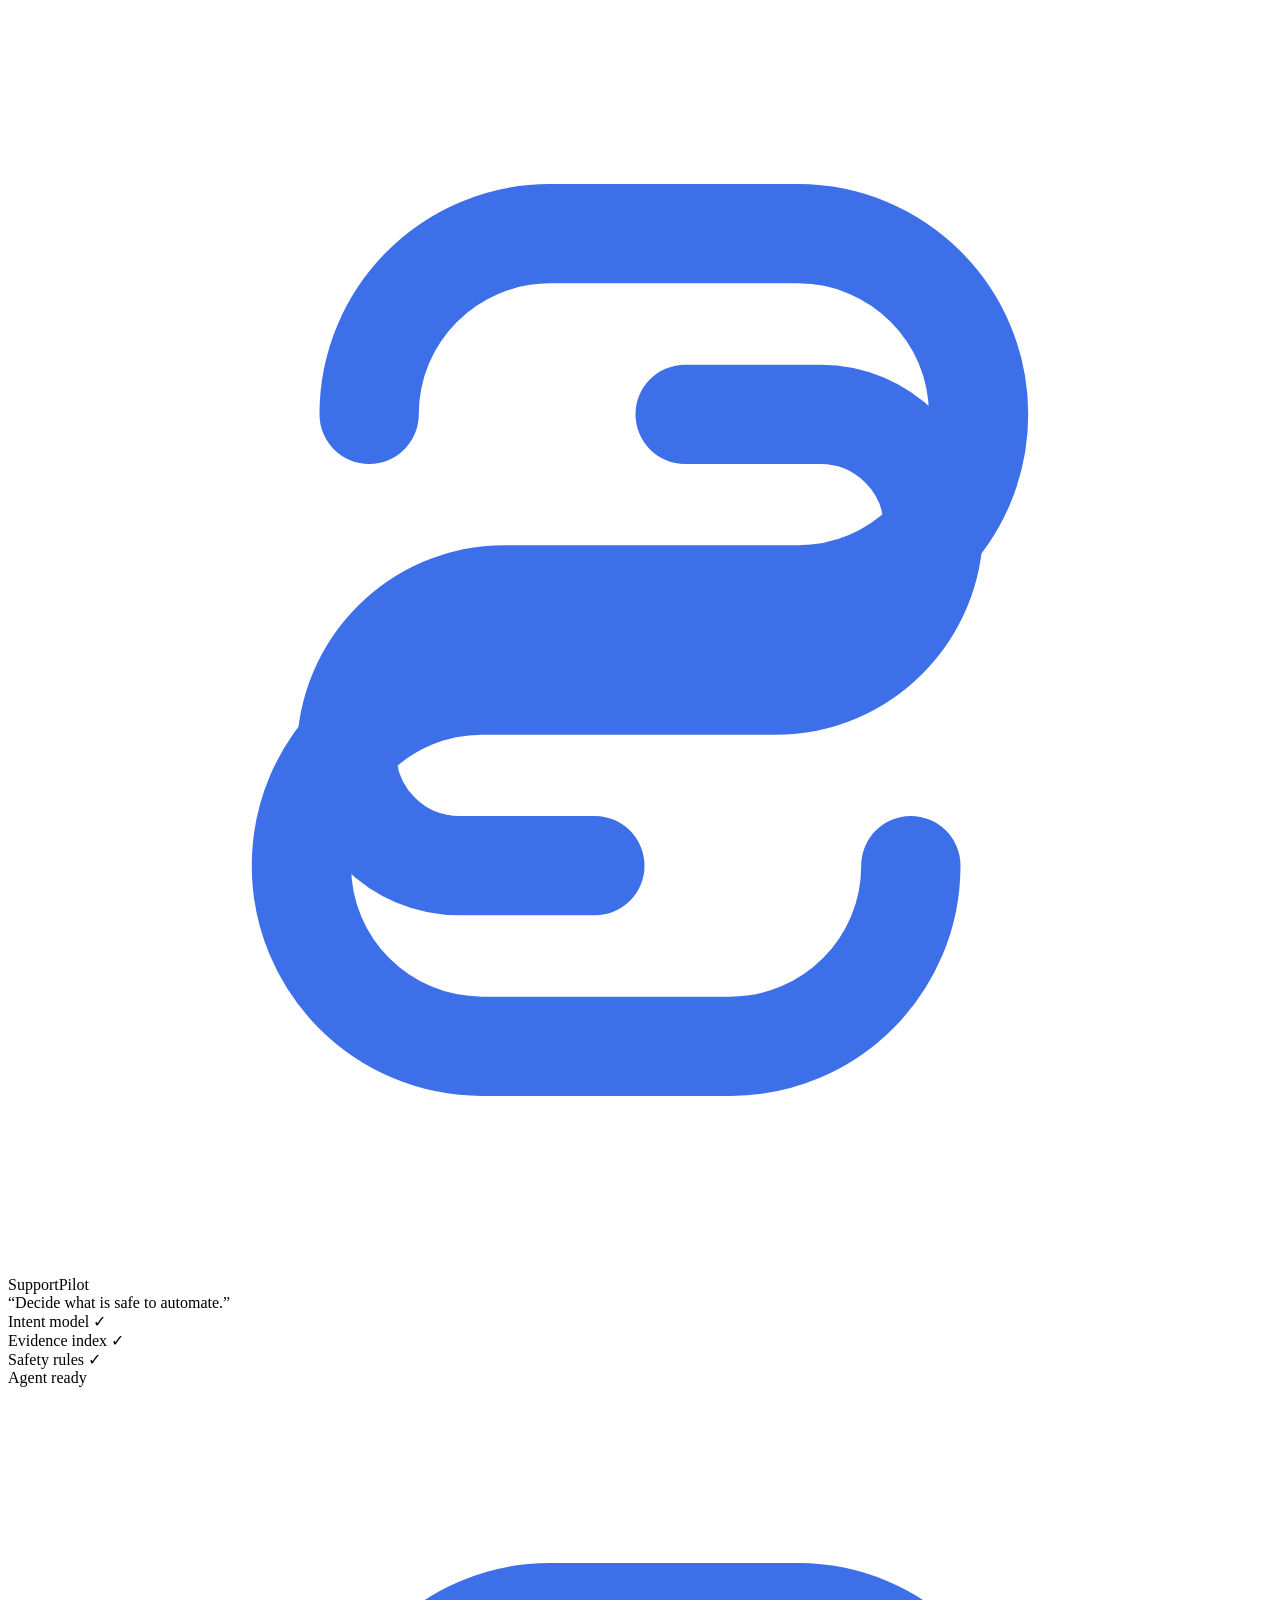
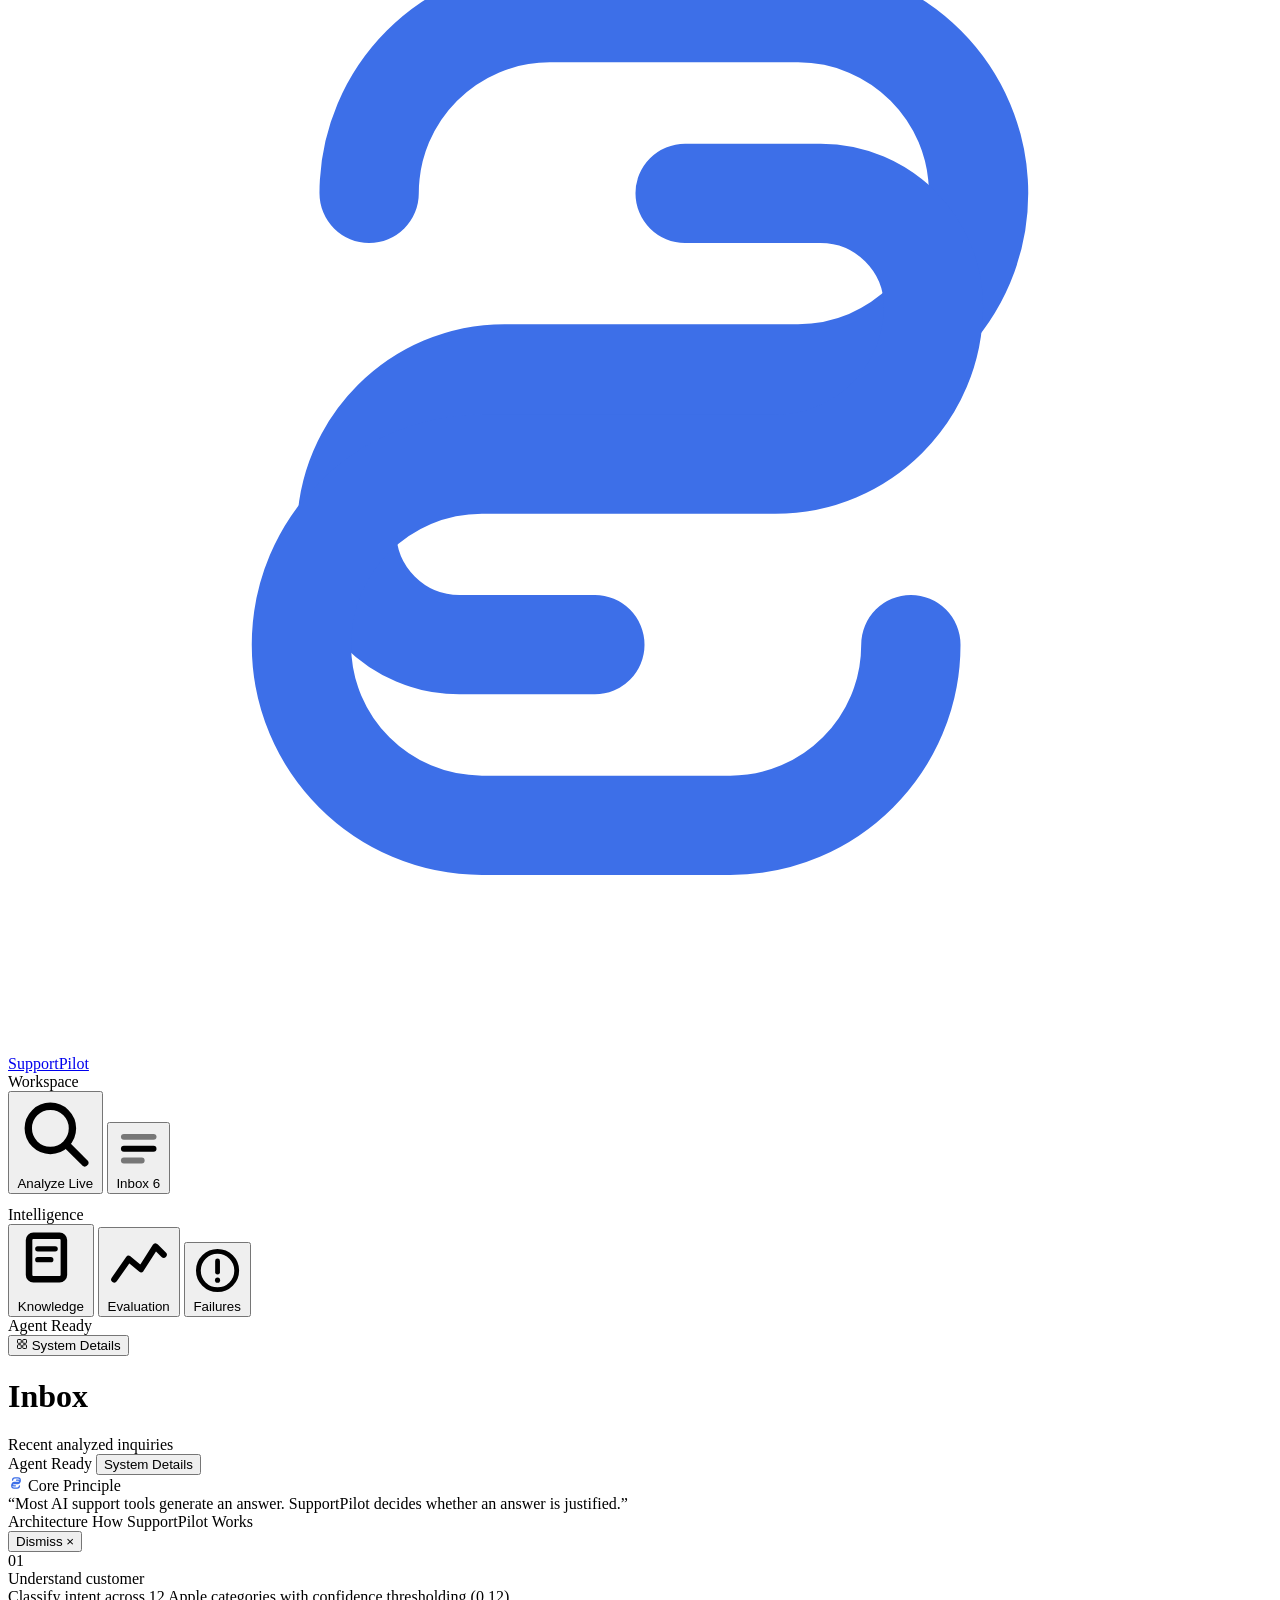
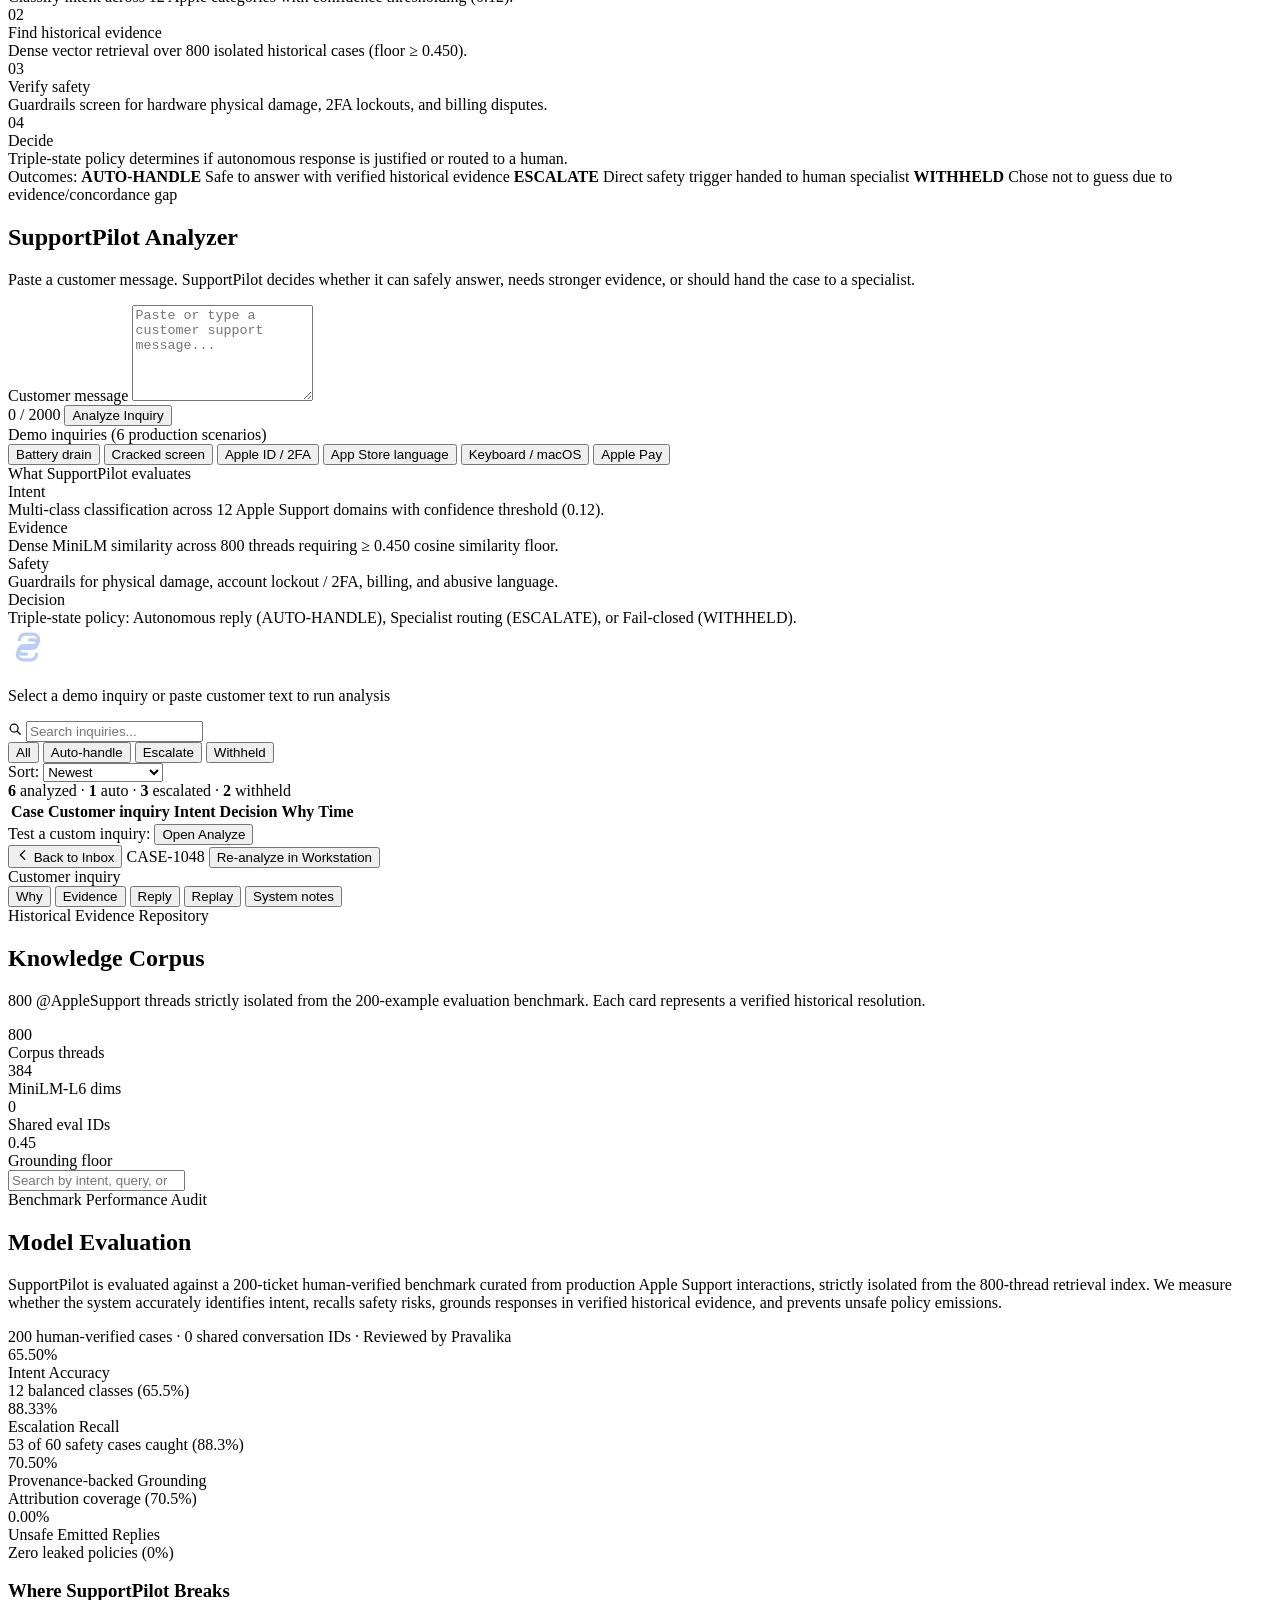
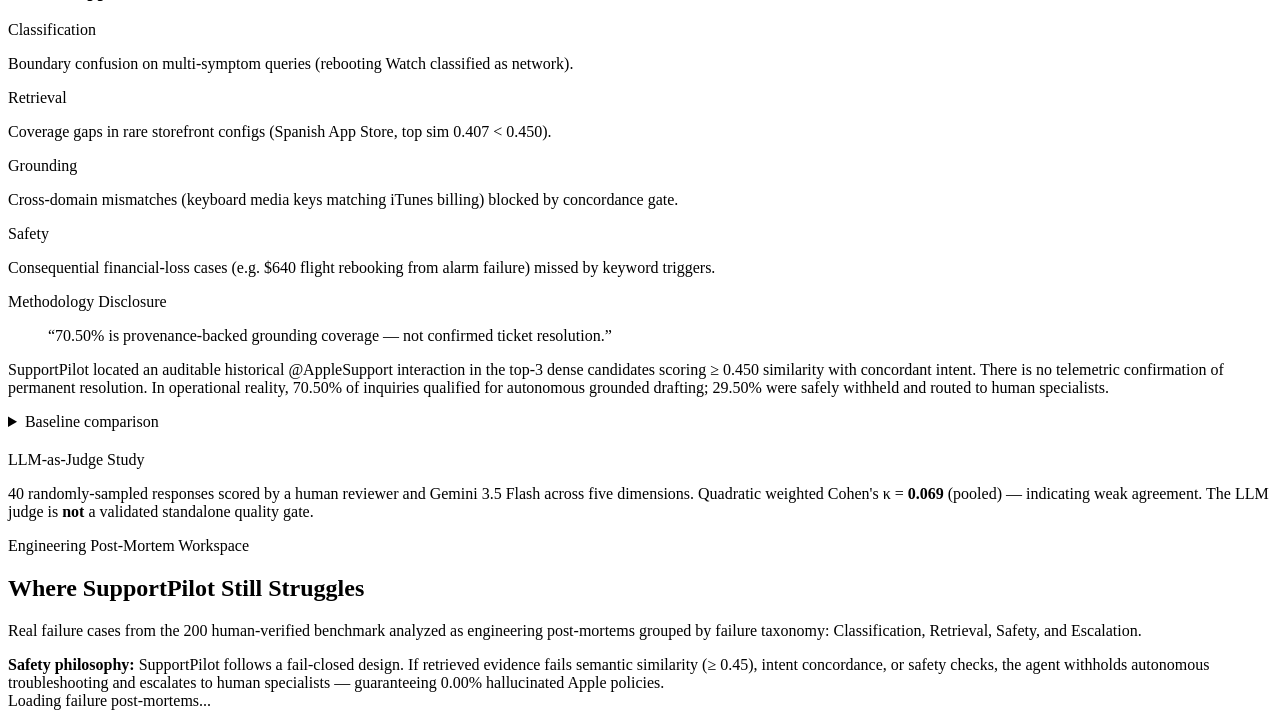
==== commit dc894ba9: "feat(product): add core principle motto and architecture explanation panel Introduce prominent produ" ====
--- a/src/frontend/index.html
+++ b/src/frontend/index.html
@@ -60,7 +60,7 @@
     </div>
     <nav class="sidebar-nav" aria-label="Primary navigation">
       <div class="nav-section-label">Workspace</div>
-      <button class="nav-item active" data-view="analyze" id="nav-analyze">
+      <button class="nav-item" data-view="analyze" id="nav-analyze">
         <svg class="nav-icon" viewBox="0 0 16 16" fill="none">
           <circle cx="7" cy="7" r="4.5" stroke="currentColor" stroke-width="1.5"/>
           <path d="M10.5 10.5L14 14" stroke="currentColor" stroke-width="1.5" stroke-linecap="round"/>
@@ -68,7 +68,7 @@
         <span>Analyze</span>
         <span class="nav-badge live-pulse">Live</span>
       </button>
-      <button class="nav-item" data-view="inbox" id="nav-inbox">
+      <button class="nav-item active" data-view="inbox" id="nav-inbox">
         <svg class="nav-icon" viewBox="0 0 16 16" fill="none">
           <rect x="2" y="3" width="12" height="2" rx="1" fill="currentColor" opacity=".5"/>
           <rect x="2" y="7" width="12" height="2" rx="1" fill="currentColor"/>
@@ -121,8 +121,8 @@
   <main class="main-area" id="mainArea">
     <header class="topbar">
       <div class="topbar-title">
-        <h1 class="page-title" id="pageTitle">SupportPilot Analyzer</h1>
-        <span class="page-subtitle" id="pageSubtitle">Paste a customer message. SupportPilot decides whether it can safely answer, needs stronger evidence, or should hand the case to a specialist.</span>
+        <h1 class="page-title" id="pageTitle">Inbox</h1>
+        <span class="page-subtitle" id="pageSubtitle">Recent analyzed inquiries</span>
       </div>
       <div class="topbar-actions">
         <span class="status-dot-sm online" id="topStatusDot"></span>
@@ -132,7 +132,7 @@
     </header>
 
     <!-- 1. ANALYZE (PRIMARY WOW SCREEN) -->
-    <section class="view active" id="view-analyze">
+    <section class="view" id="view-analyze">
       
       <!-- 11. CORE MOTTO BANNER -->
       <div class="motto-banner">
@@ -205,7 +205,7 @@
           </div>
 
           <!-- 10. REAL-TIME SUBTLE PIPELINE PROGRESS -->
-          <!-- pipeline placeholder -->
+          <div class="pipeline-line" id="pipelineLine" style="display:none;">
             <span class="pipe-step" id="pstep-1"><span class="step-num">01</span> Classifying</span>
             <span class="pipe-arrow">&#8594;</span>
             <span class="pipe-step" id="pstep-2"><span class="step-num">02</span> Retrieving</span>
@@ -228,7 +228,7 @@
           </div>
 
           <!-- 1. WHAT SUPPORTPILOT EVALUATES -->
-          <div class="evaluates-box">
+          <!-- evaluates placeholder -->
             <div class="evaluates-header">What SupportPilot evaluates</div>
             <div class="evaluates-grid">
               <div class="evaluates-item">
@@ -265,7 +265,7 @@
     </section>
 
     <!-- INBOX -->
-    <section class="view" id="view-inbox">
+    <section class="view active" id="view-inbox">
       <div class="inbox-toolbar">
         <div class="inbox-search-wrap">
           <svg class="search-icon" viewBox="0 0 16 16" fill="none" width="14" height="14">
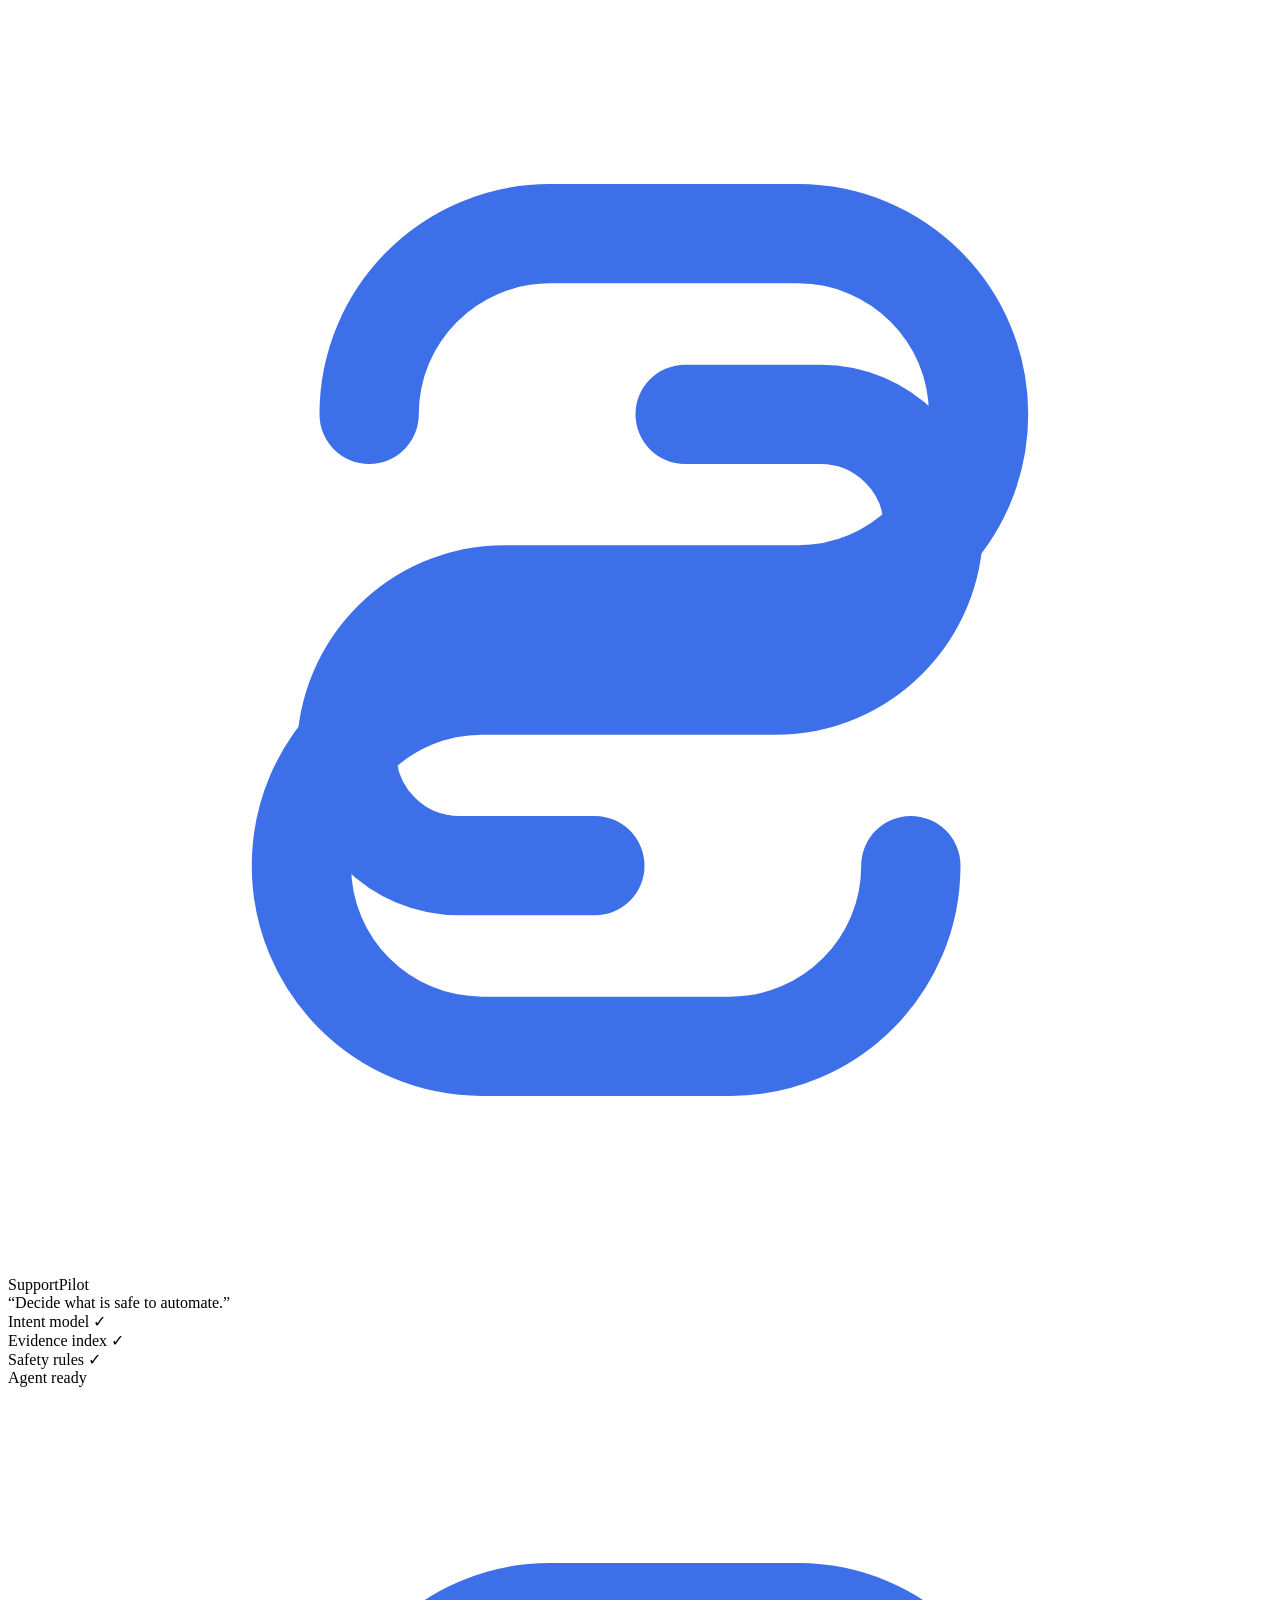
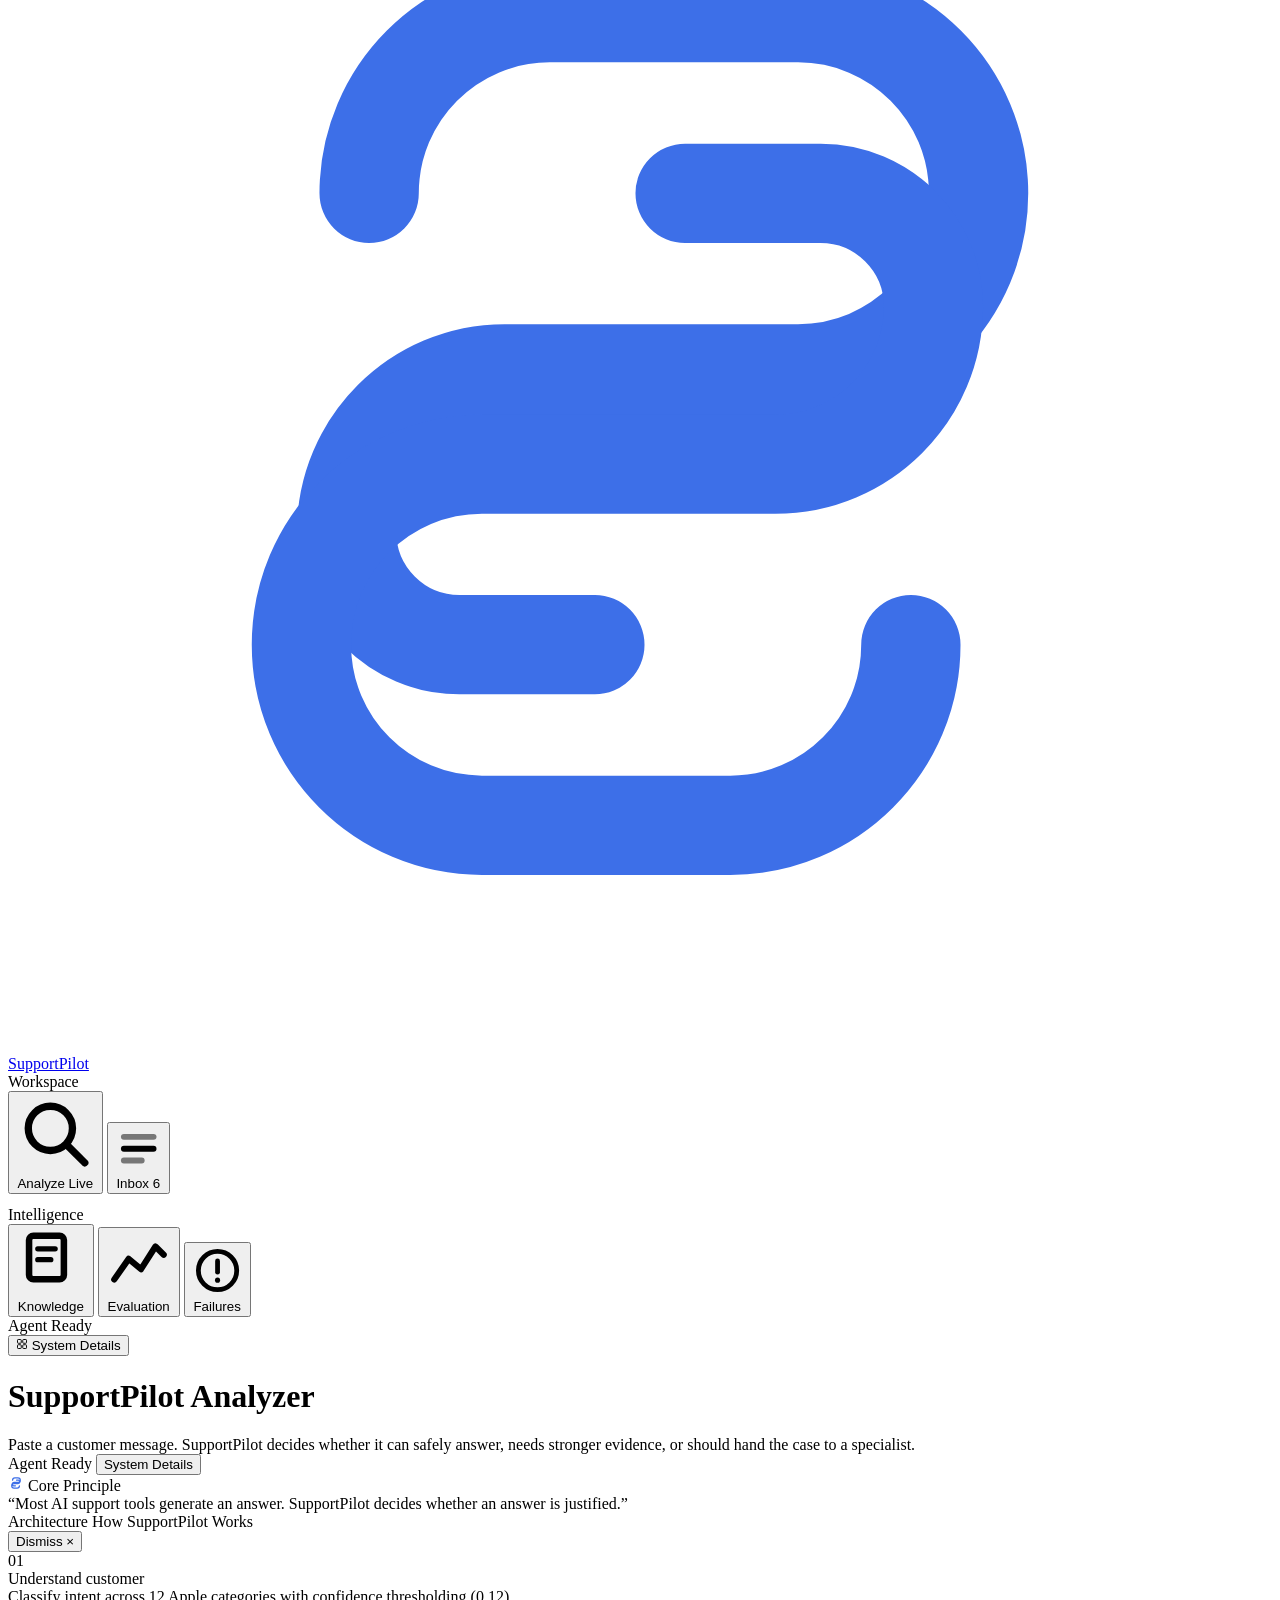
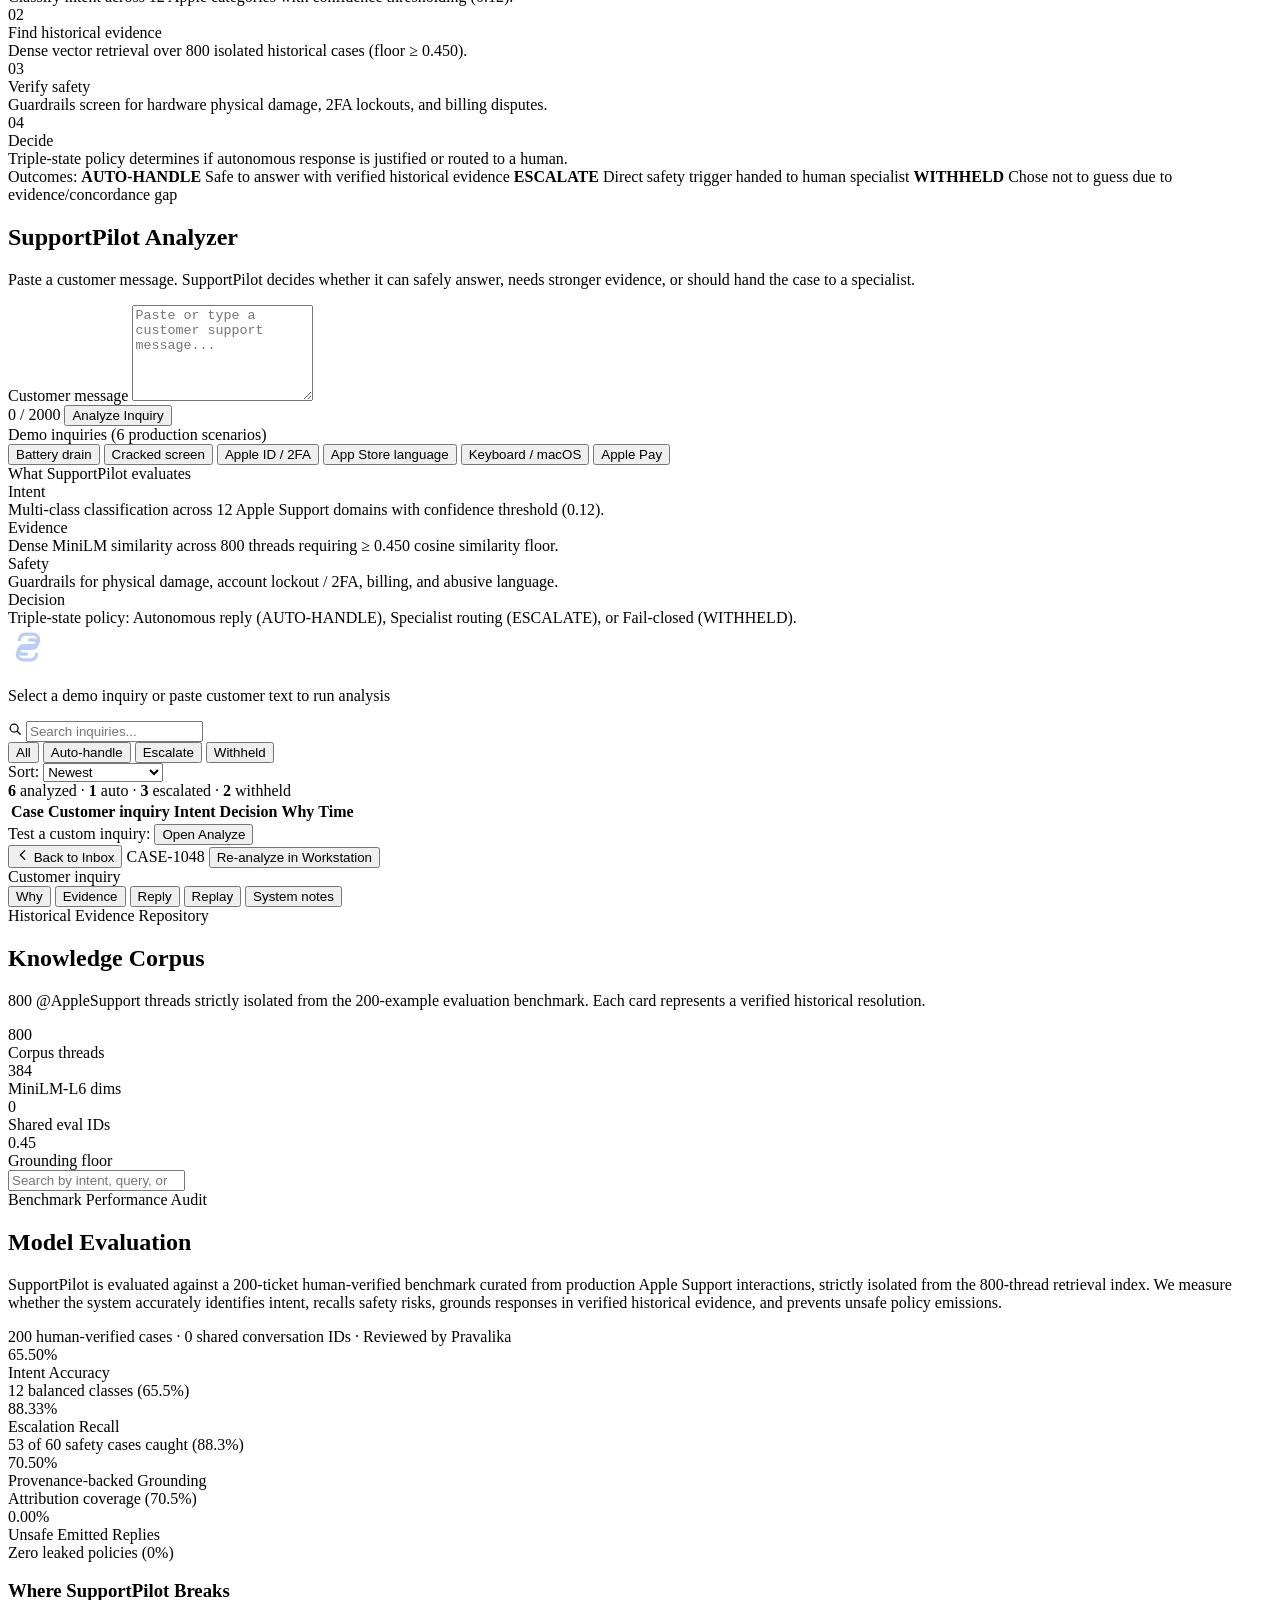
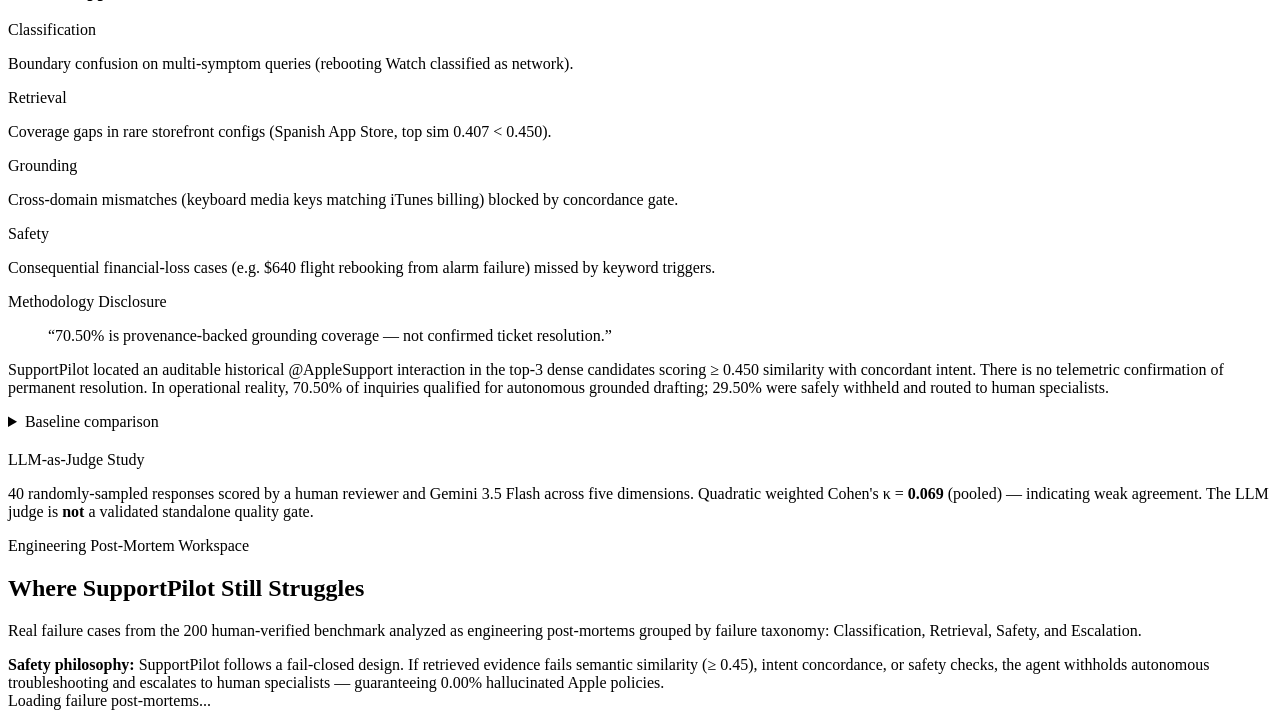
==== commit bbd70577: "feat(evaluation): categorize failure reviews and add benchmark audit overview Rename failure reviews" ====
--- a/src/frontend/index.html
+++ b/src/frontend/index.html
@@ -60,7 +60,7 @@
     </div>
     <nav class="sidebar-nav" aria-label="Primary navigation">
       <div class="nav-section-label">Workspace</div>
-      <button class="nav-item" data-view="analyze" id="nav-analyze">
+      <button class="nav-item active" data-view="analyze" id="nav-analyze">
         <svg class="nav-icon" viewBox="0 0 16 16" fill="none">
           <circle cx="7" cy="7" r="4.5" stroke="currentColor" stroke-width="1.5"/>
           <path d="M10.5 10.5L14 14" stroke="currentColor" stroke-width="1.5" stroke-linecap="round"/>
@@ -68,7 +68,7 @@
         <span>Analyze</span>
         <span class="nav-badge live-pulse">Live</span>
       </button>
-      <button class="nav-item active" data-view="inbox" id="nav-inbox">
+      <button class="nav-item" data-view="inbox" id="nav-inbox">
         <svg class="nav-icon" viewBox="0 0 16 16" fill="none">
           <rect x="2" y="3" width="12" height="2" rx="1" fill="currentColor" opacity=".5"/>
           <rect x="2" y="7" width="12" height="2" rx="1" fill="currentColor"/>
@@ -121,8 +121,8 @@
   <main class="main-area" id="mainArea">
     <header class="topbar">
       <div class="topbar-title">
-        <h1 class="page-title" id="pageTitle">Inbox</h1>
-        <span class="page-subtitle" id="pageSubtitle">Recent analyzed inquiries</span>
+        <h1 class="page-title" id="pageTitle">SupportPilot Analyzer</h1>
+        <span class="page-subtitle" id="pageSubtitle">Paste a customer message. SupportPilot decides whether it can safely answer, needs stronger evidence, or should hand the case to a specialist.</span>
       </div>
       <div class="topbar-actions">
         <span class="status-dot-sm online" id="topStatusDot"></span>
@@ -132,7 +132,7 @@
     </header>
 
     <!-- 1. ANALYZE (PRIMARY WOW SCREEN) -->
-    <section class="view" id="view-analyze">
+    <section class="view active" id="view-analyze">
       
       <!-- 11. CORE MOTTO BANNER -->
       <div class="motto-banner">
@@ -228,7 +228,7 @@
           </div>
 
           <!-- 1. WHAT SUPPORTPILOT EVALUATES -->
-          <!-- evaluates placeholder -->
+          <div class="evaluates-box">
             <div class="evaluates-header">What SupportPilot evaluates</div>
             <div class="evaluates-grid">
               <div class="evaluates-item">
@@ -265,7 +265,7 @@
     </section>
 
     <!-- INBOX -->
-    <section class="view active" id="view-inbox">
+    <section class="view" id="view-inbox">
       <div class="inbox-toolbar">
         <div class="inbox-search-wrap">
           <svg class="search-icon" viewBox="0 0 16 16" fill="none" width="14" height="14">
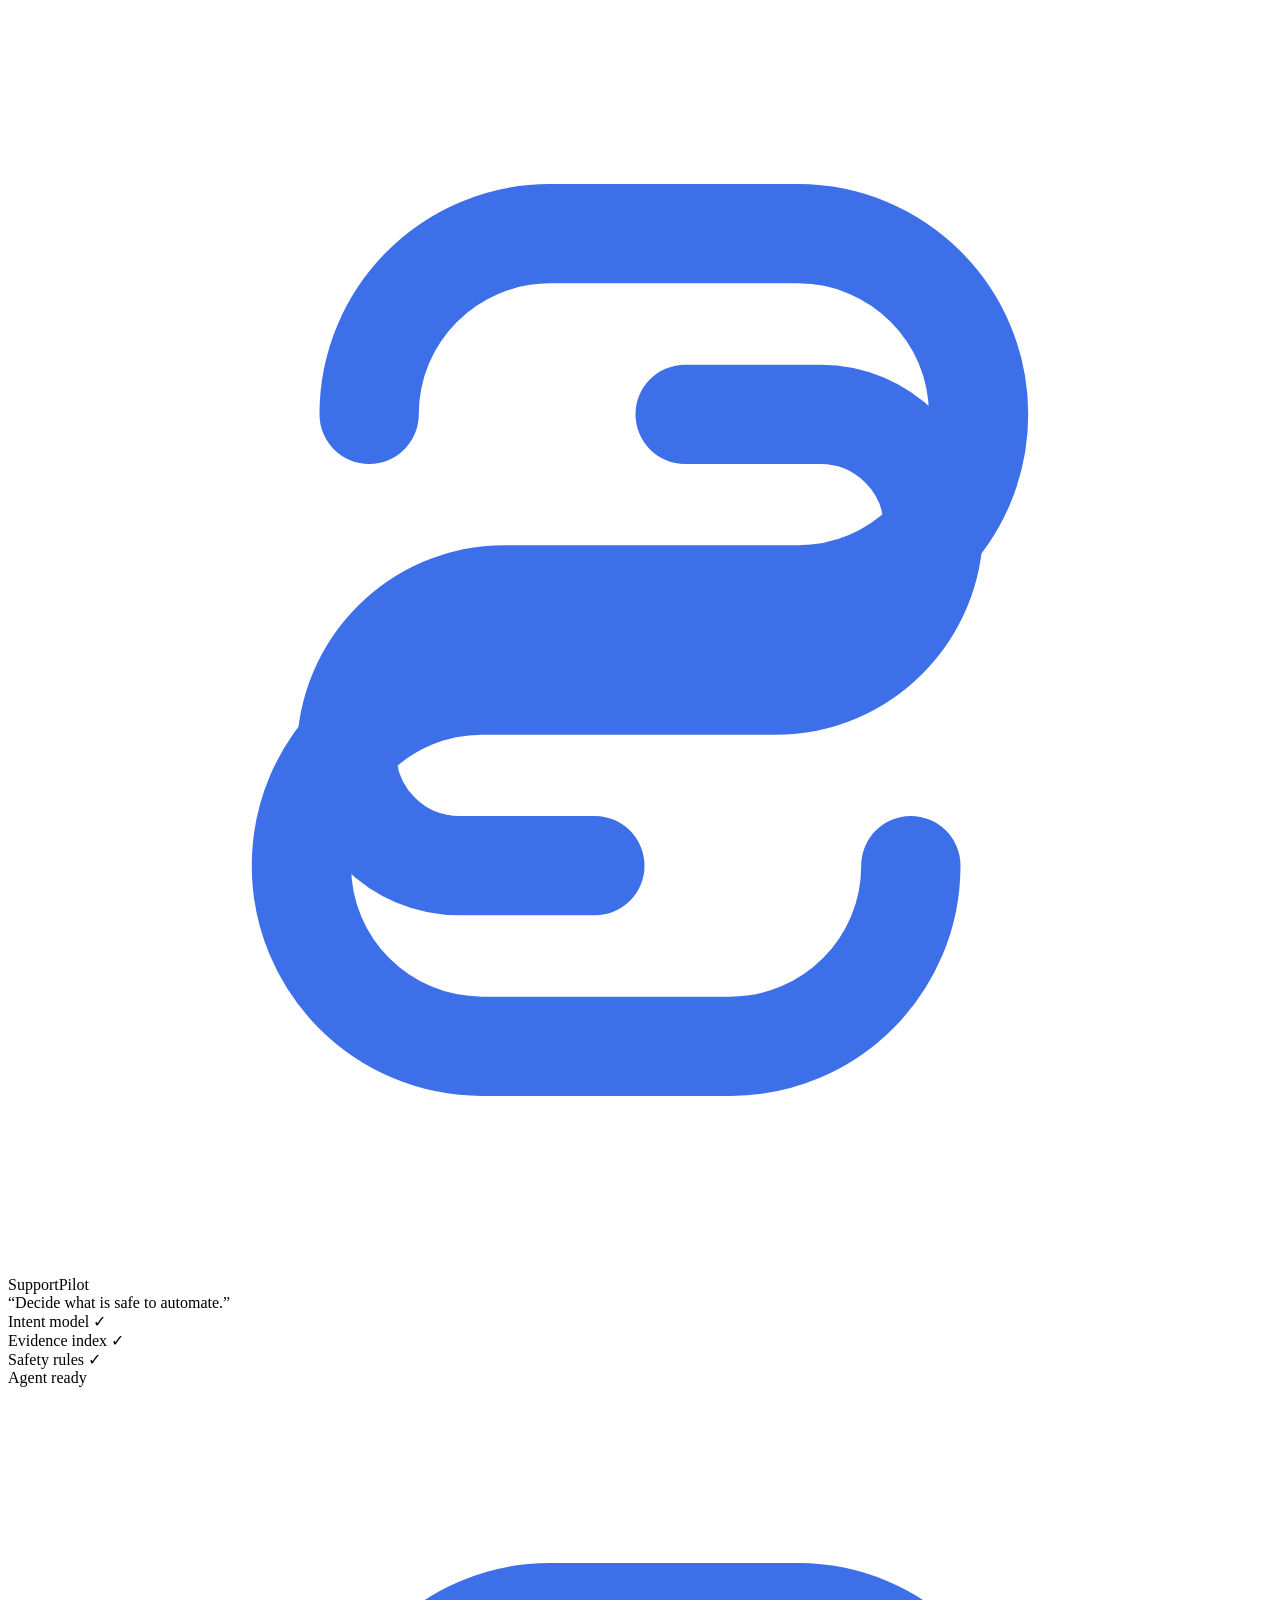
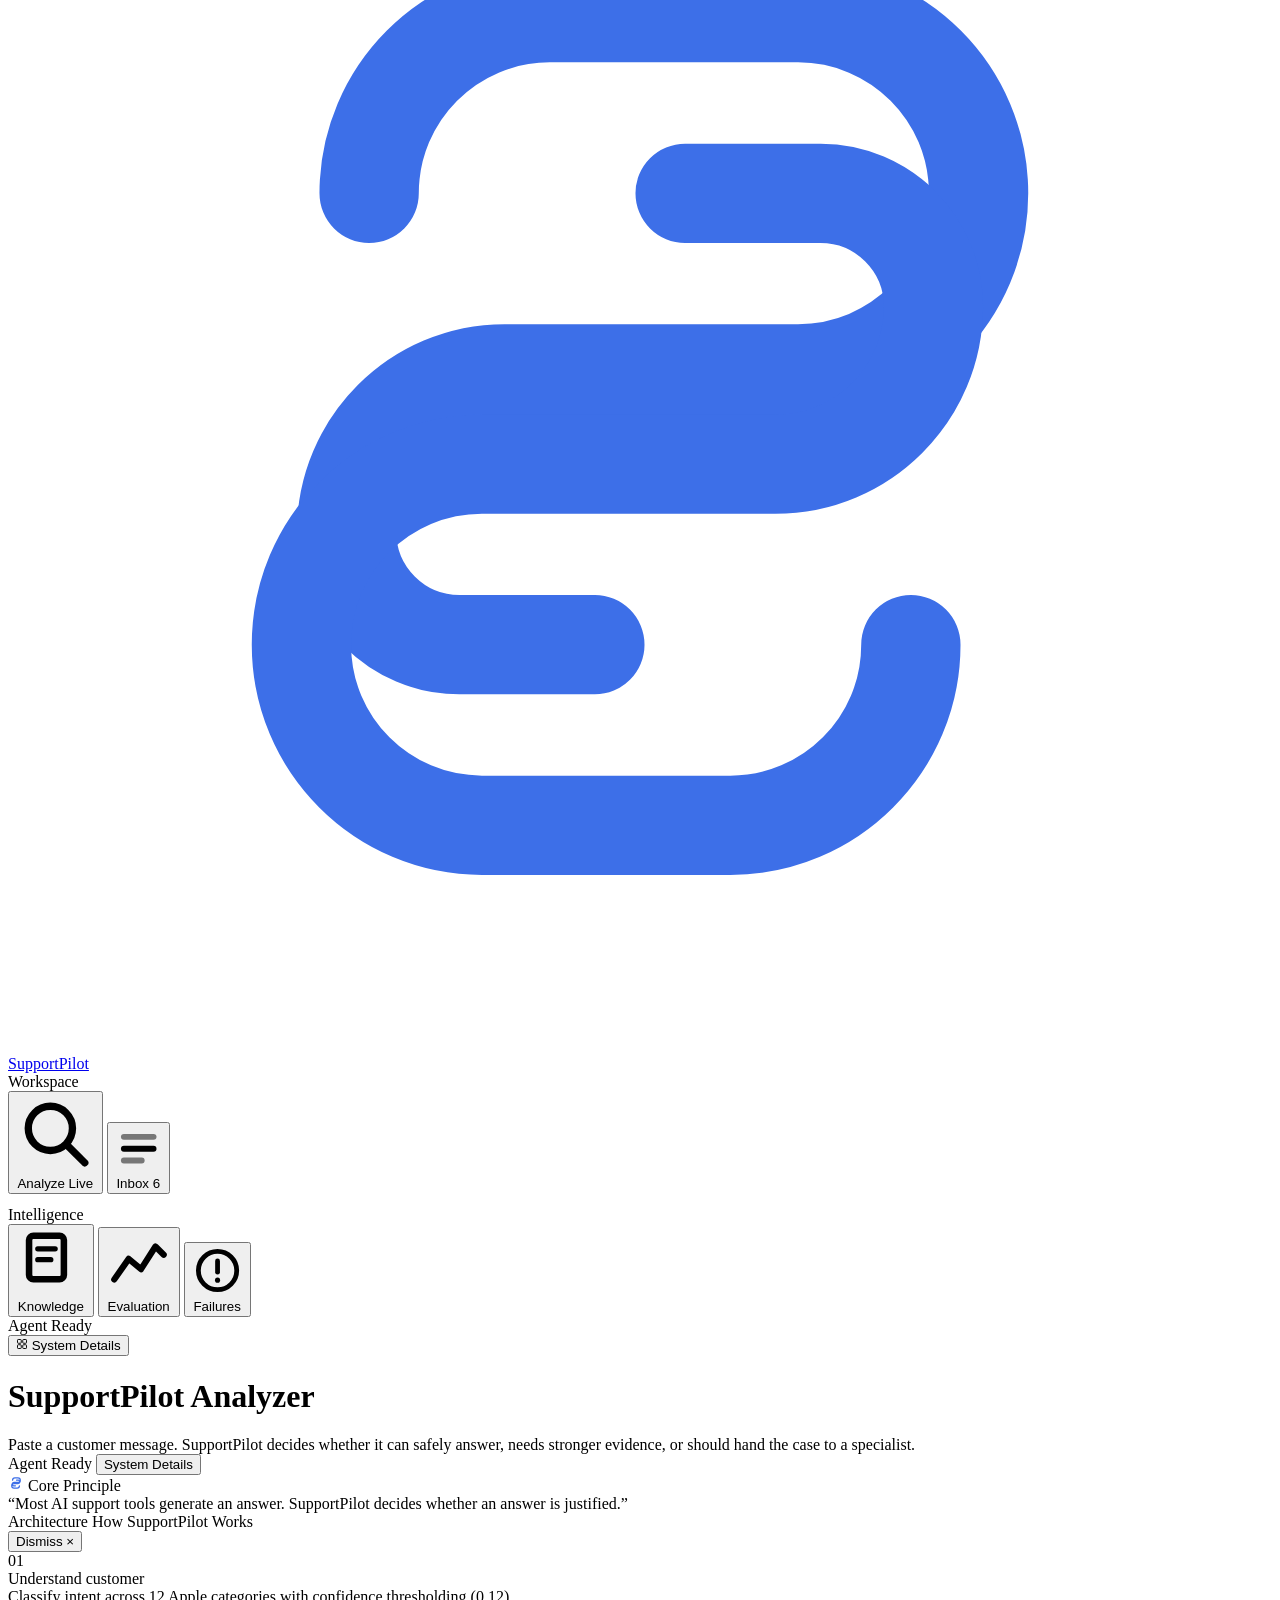
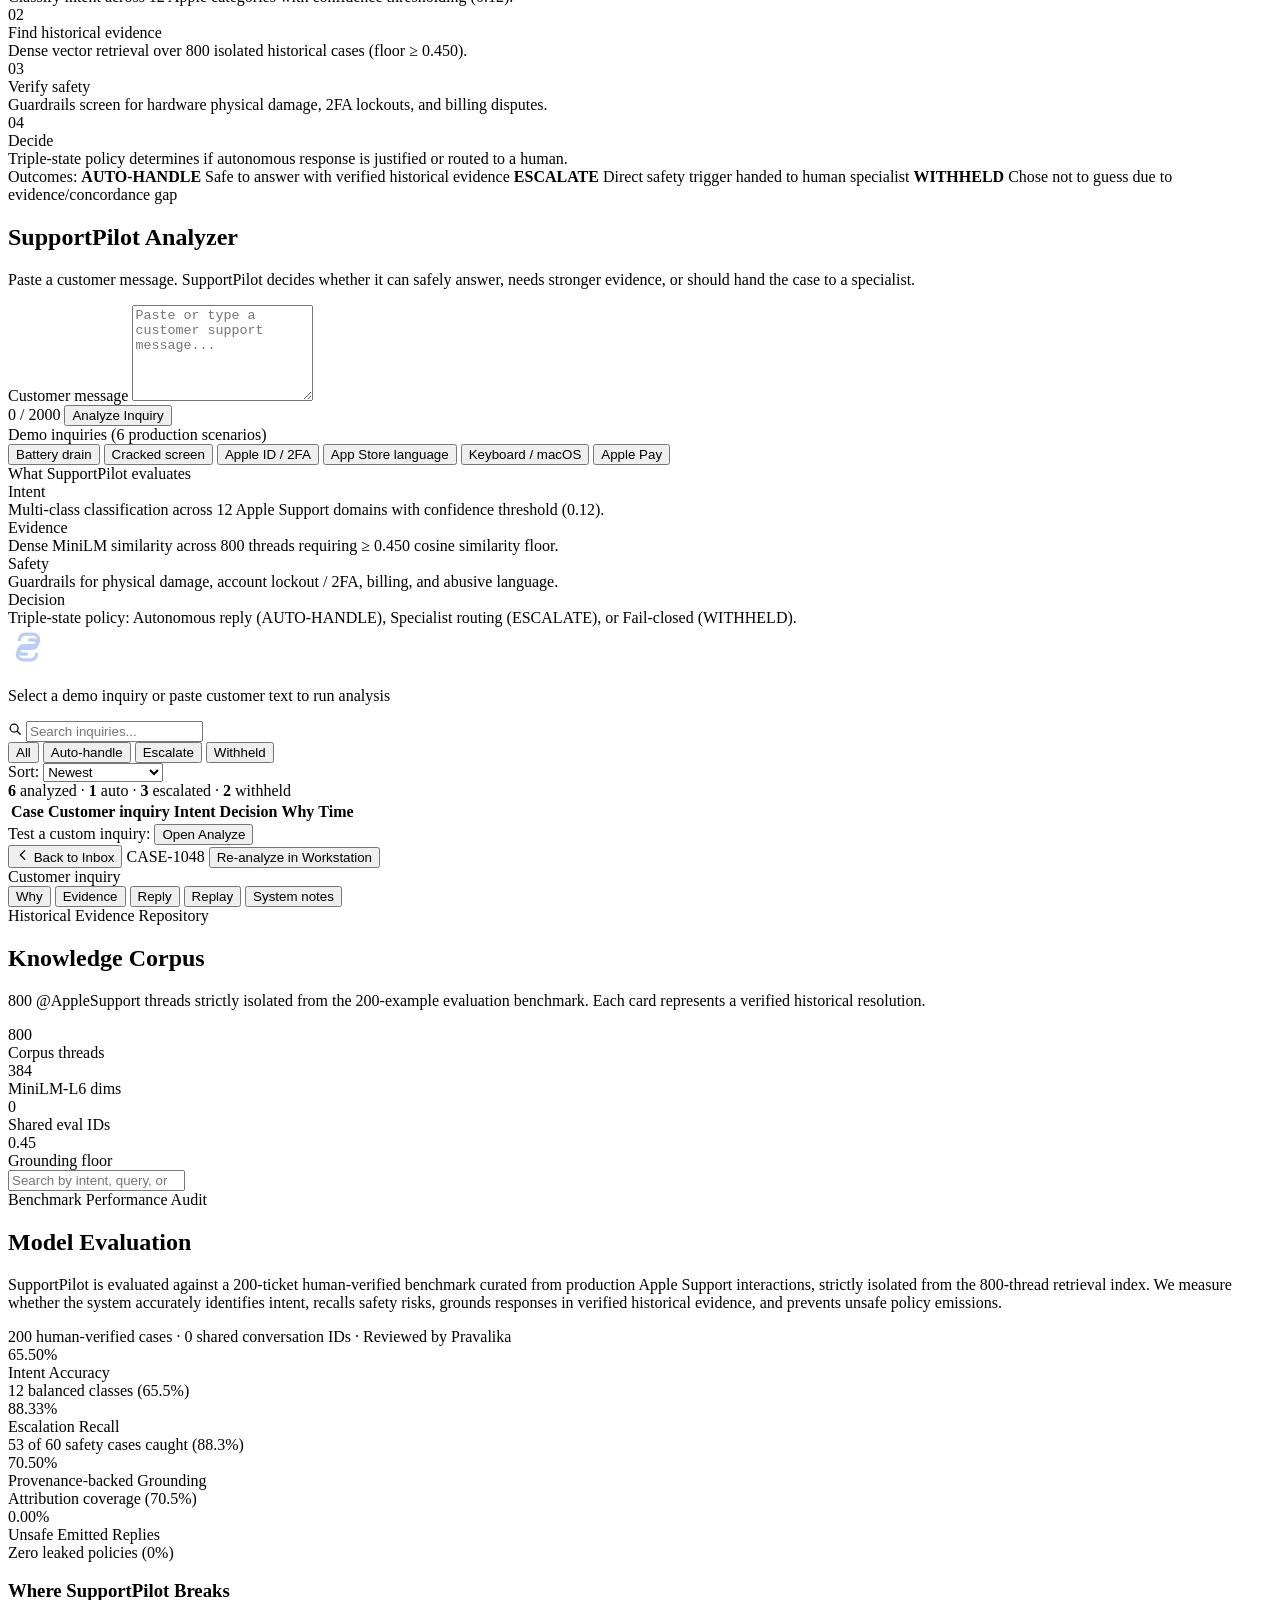
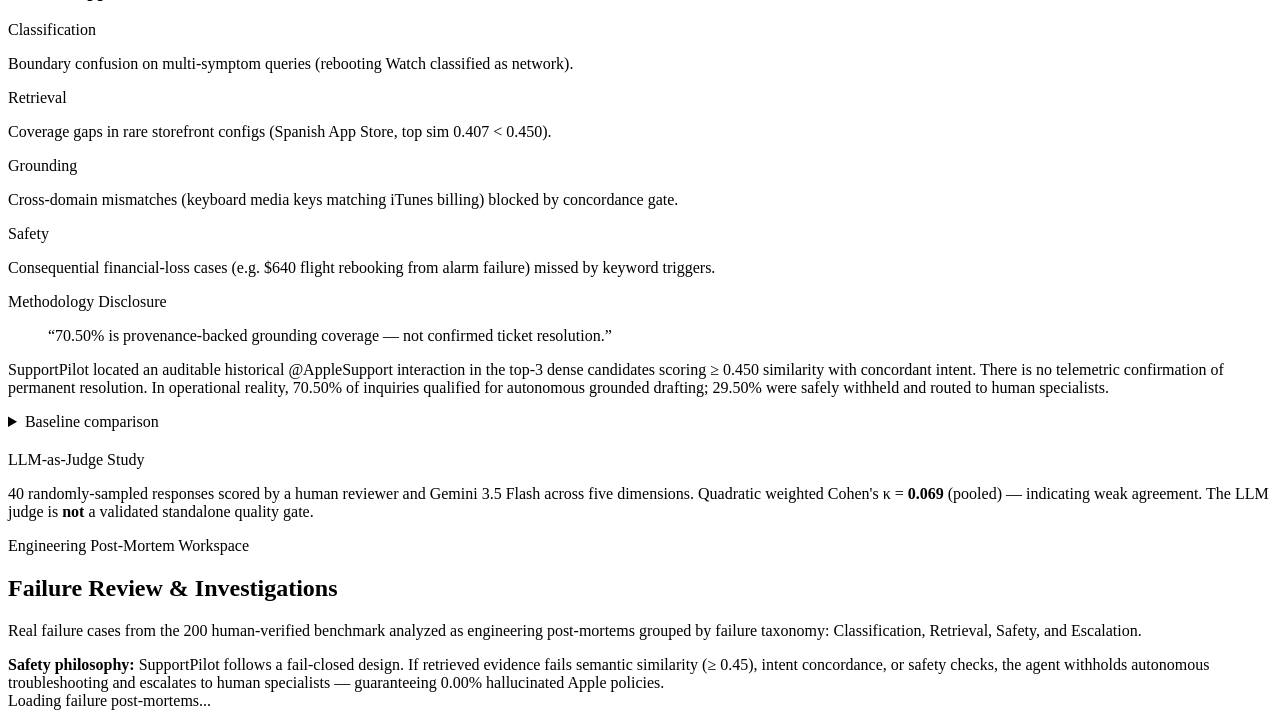
==== commit c6a37190: "feat(knowledge): convert historical corpus into searchable case cards Replace raw table dump on Know" ====
--- a/src/frontend/index.html
+++ b/src/frontend/index.html
@@ -441,7 +441,7 @@
     <section class="view" id="view-failures">
       <div class="view-hero">
         <div class="section-eyebrow">Engineering Post-Mortem Workspace</div>
-        <h2 class="section-heading">Where SupportPilot Still Struggles</h2>
+        <h2 class="section-heading">Failure Review &amp; Investigations</h2>
         <p class="section-desc">Real failure cases from the 200 human-verified benchmark analyzed as engineering post-mortems grouped by failure taxonomy: Classification, Retrieval, Safety, and Escalation.</p>
       </div>
       <div class="philosophy-block">
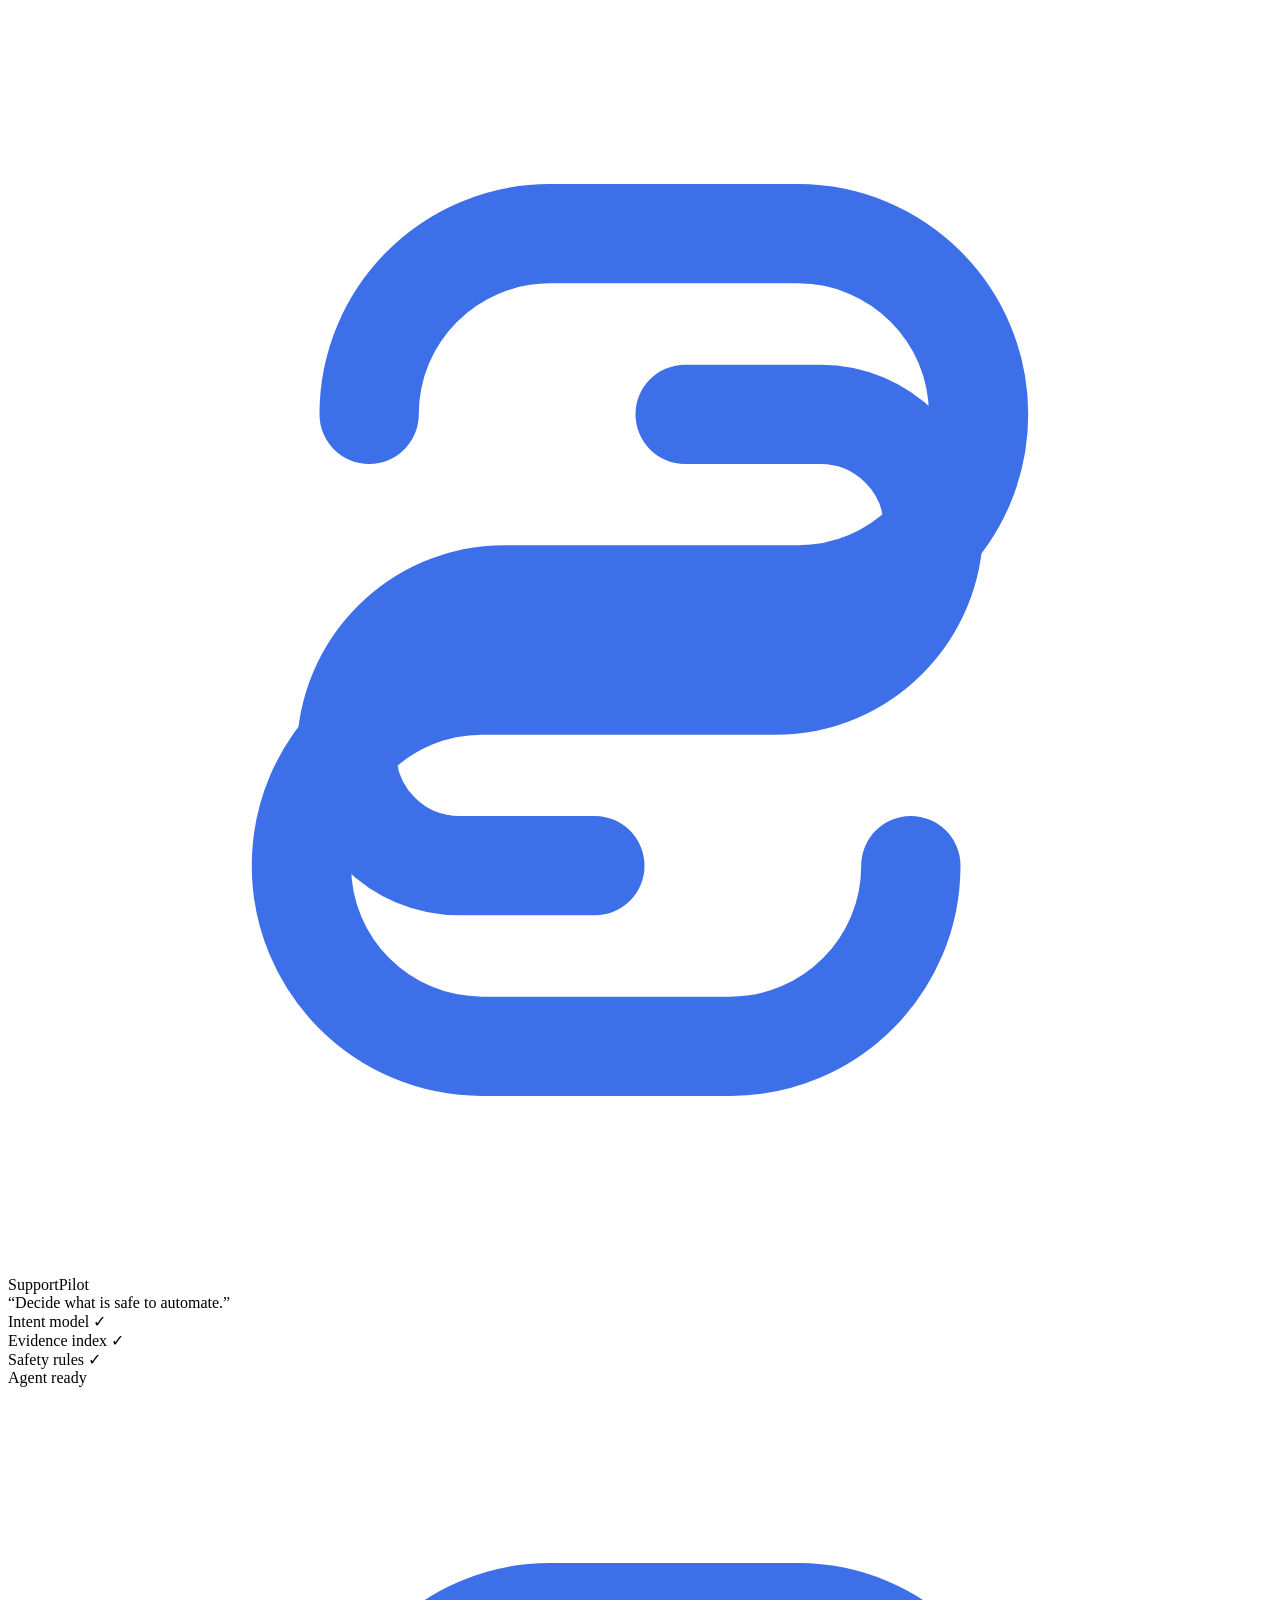
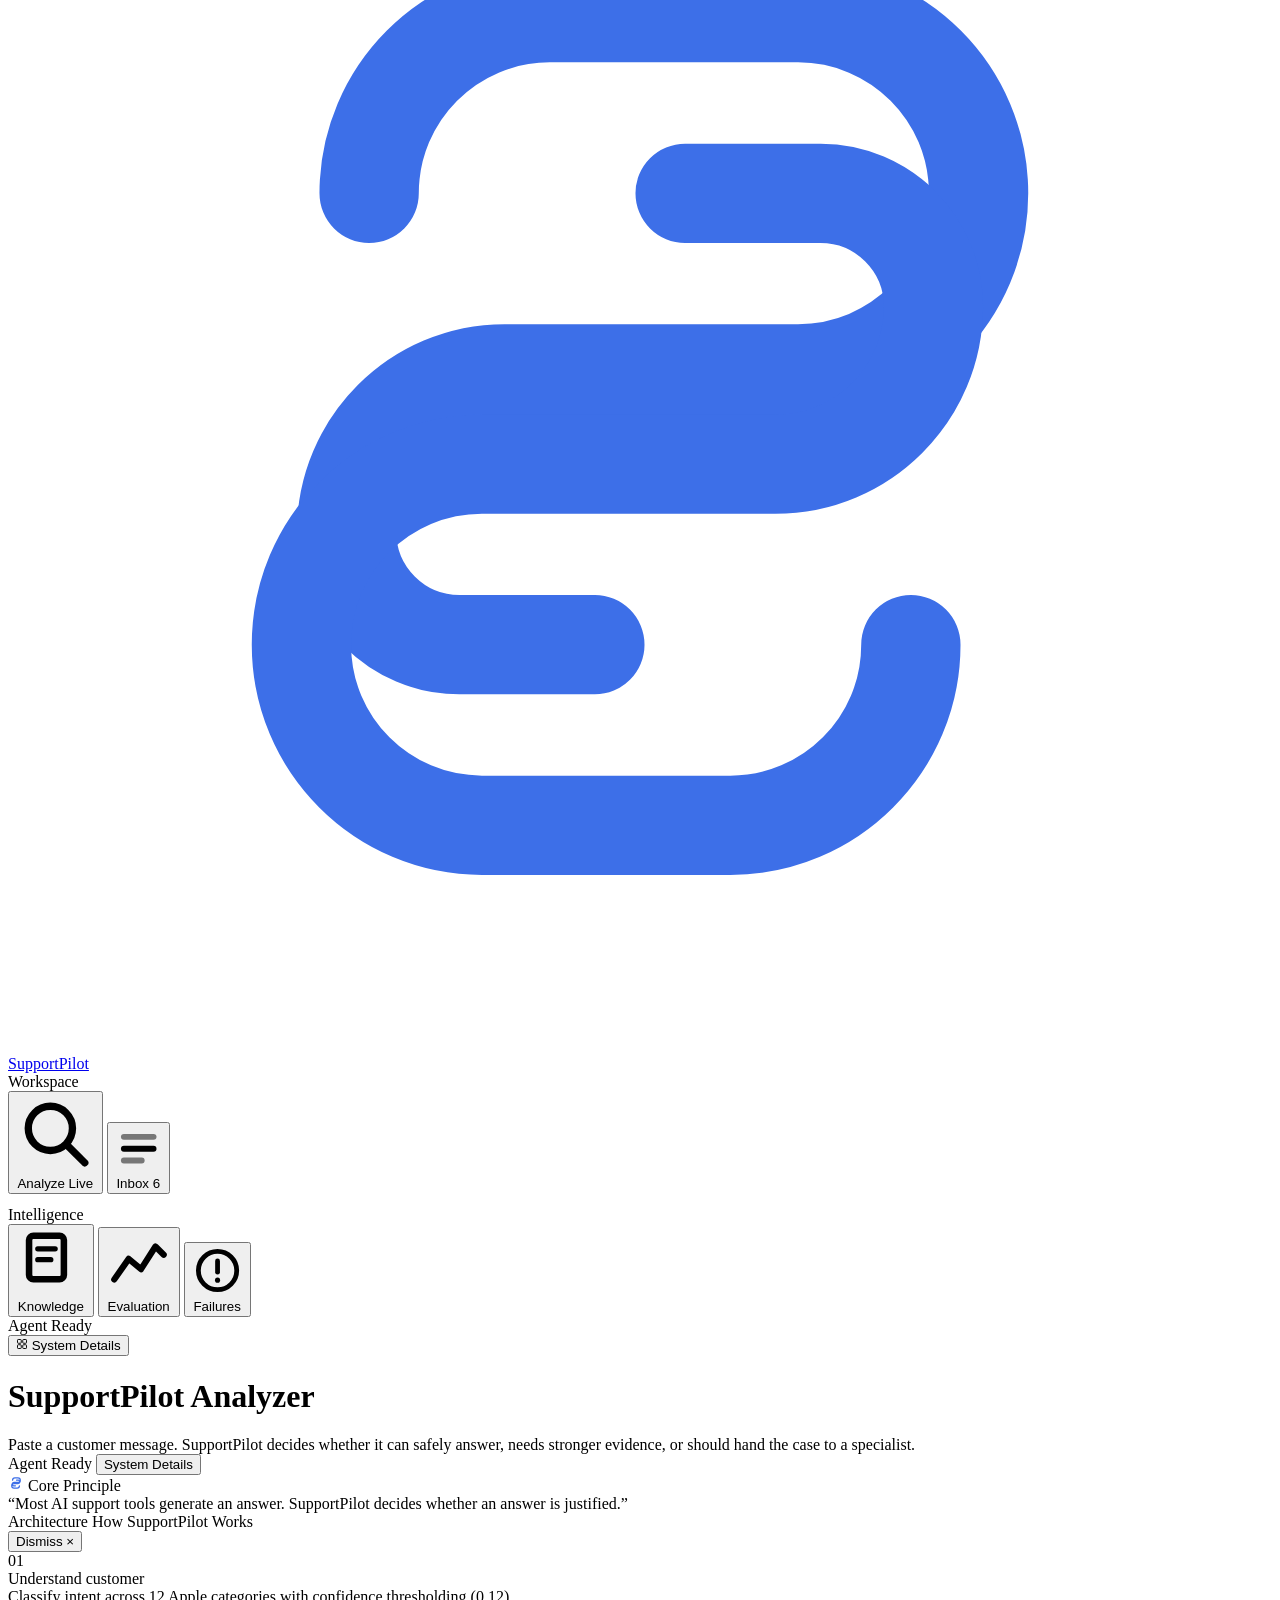
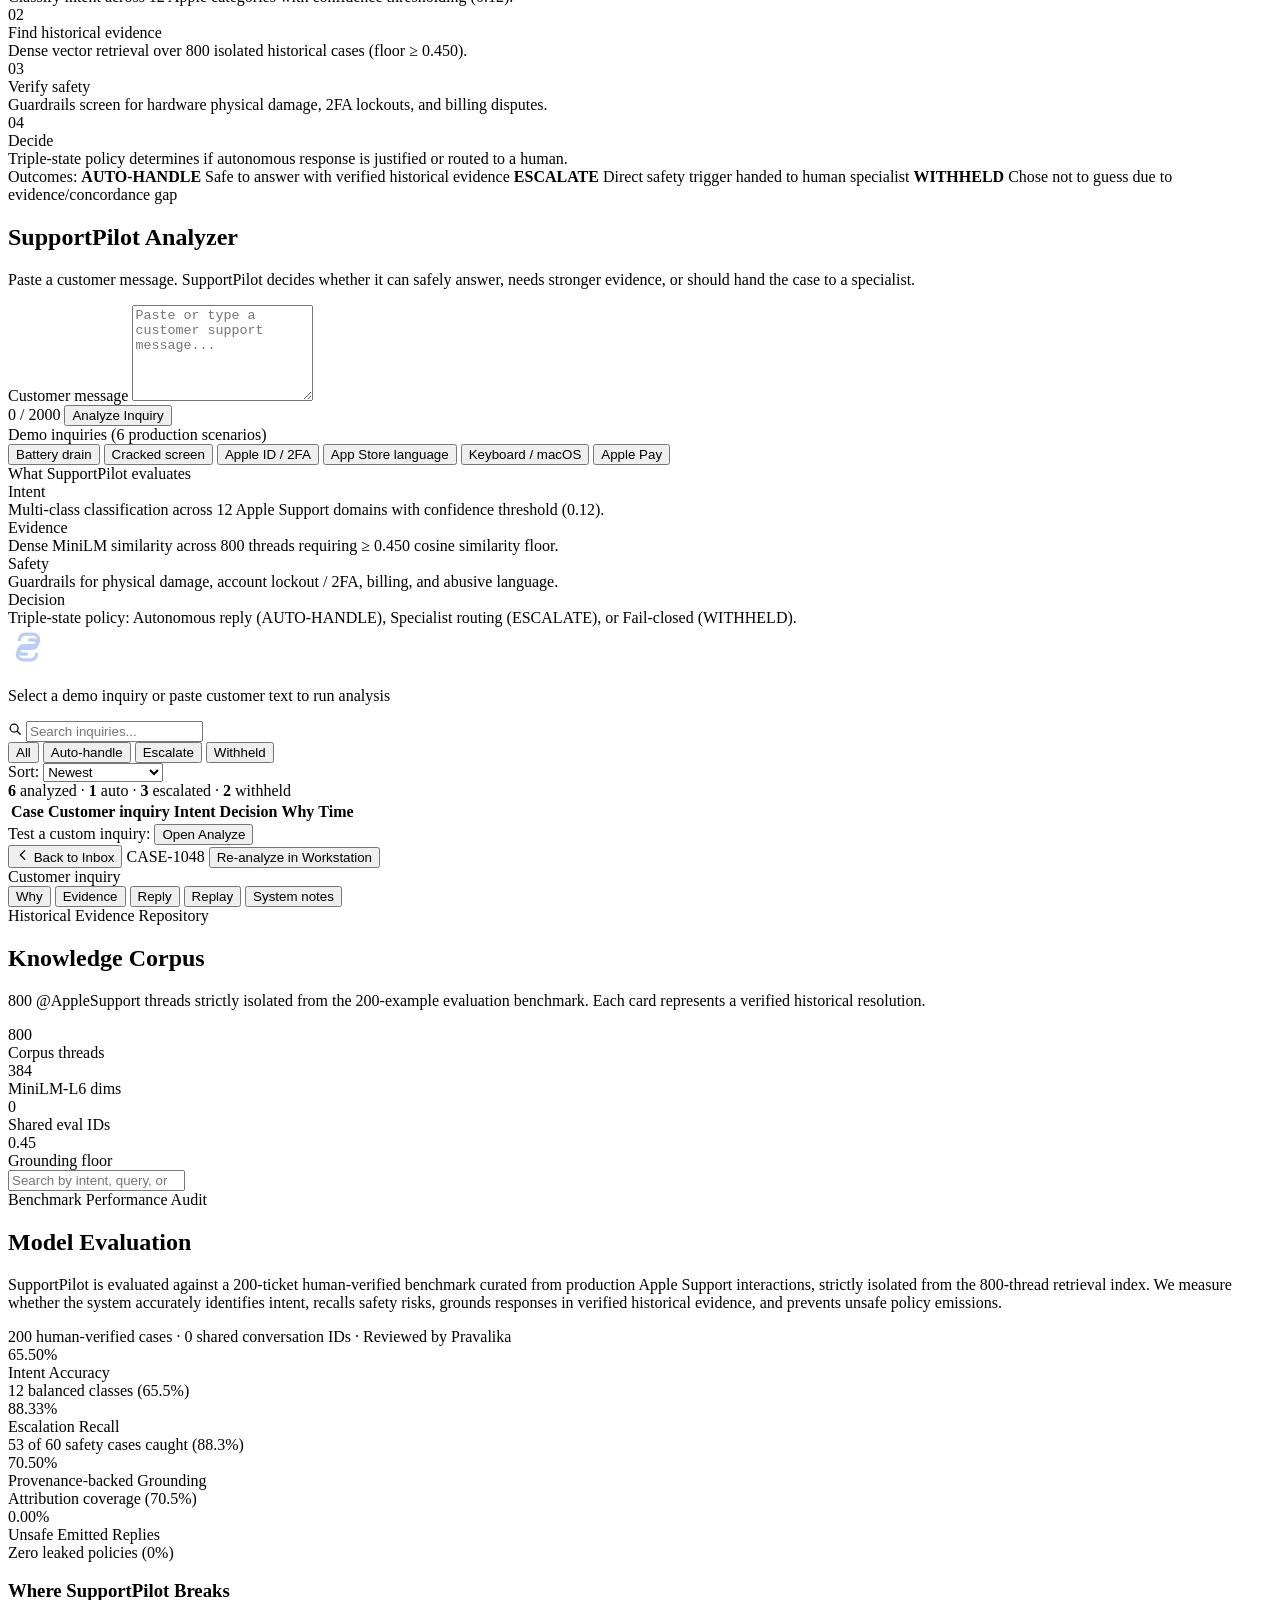
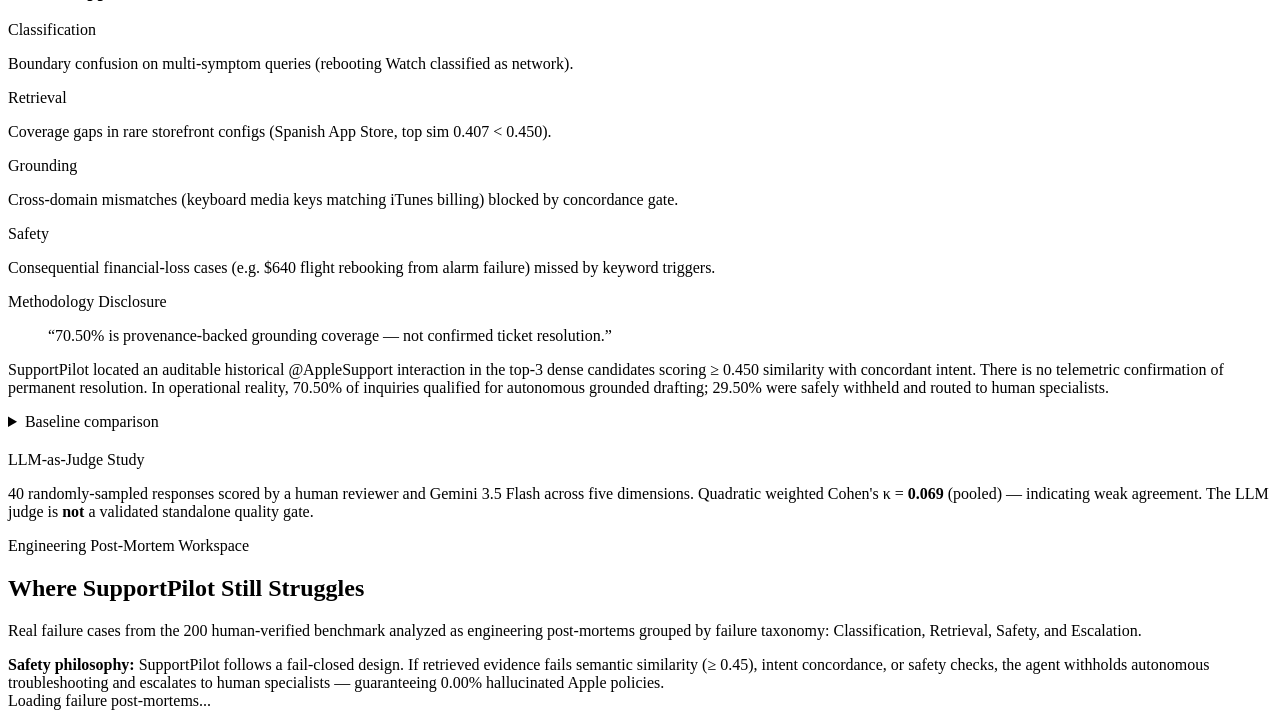
==== commit a139546b: "feat(inference): implement real-time subtle analysis pipeline status Add animated progression indica" ====
--- a/src/frontend/index.html
+++ b/src/frontend/index.html
@@ -441,7 +441,7 @@
     <section class="view" id="view-failures">
       <div class="view-hero">
         <div class="section-eyebrow">Engineering Post-Mortem Workspace</div>
-        <h2 class="section-heading">Failure Review &amp; Investigations</h2>
+        <h2 class="section-heading">Where SupportPilot Still Struggles</h2>
         <p class="section-desc">Real failure cases from the 200 human-verified benchmark analyzed as engineering post-mortems grouped by failure taxonomy: Classification, Retrieval, Safety, and Escalation.</p>
       </div>
       <div class="philosophy-block">
